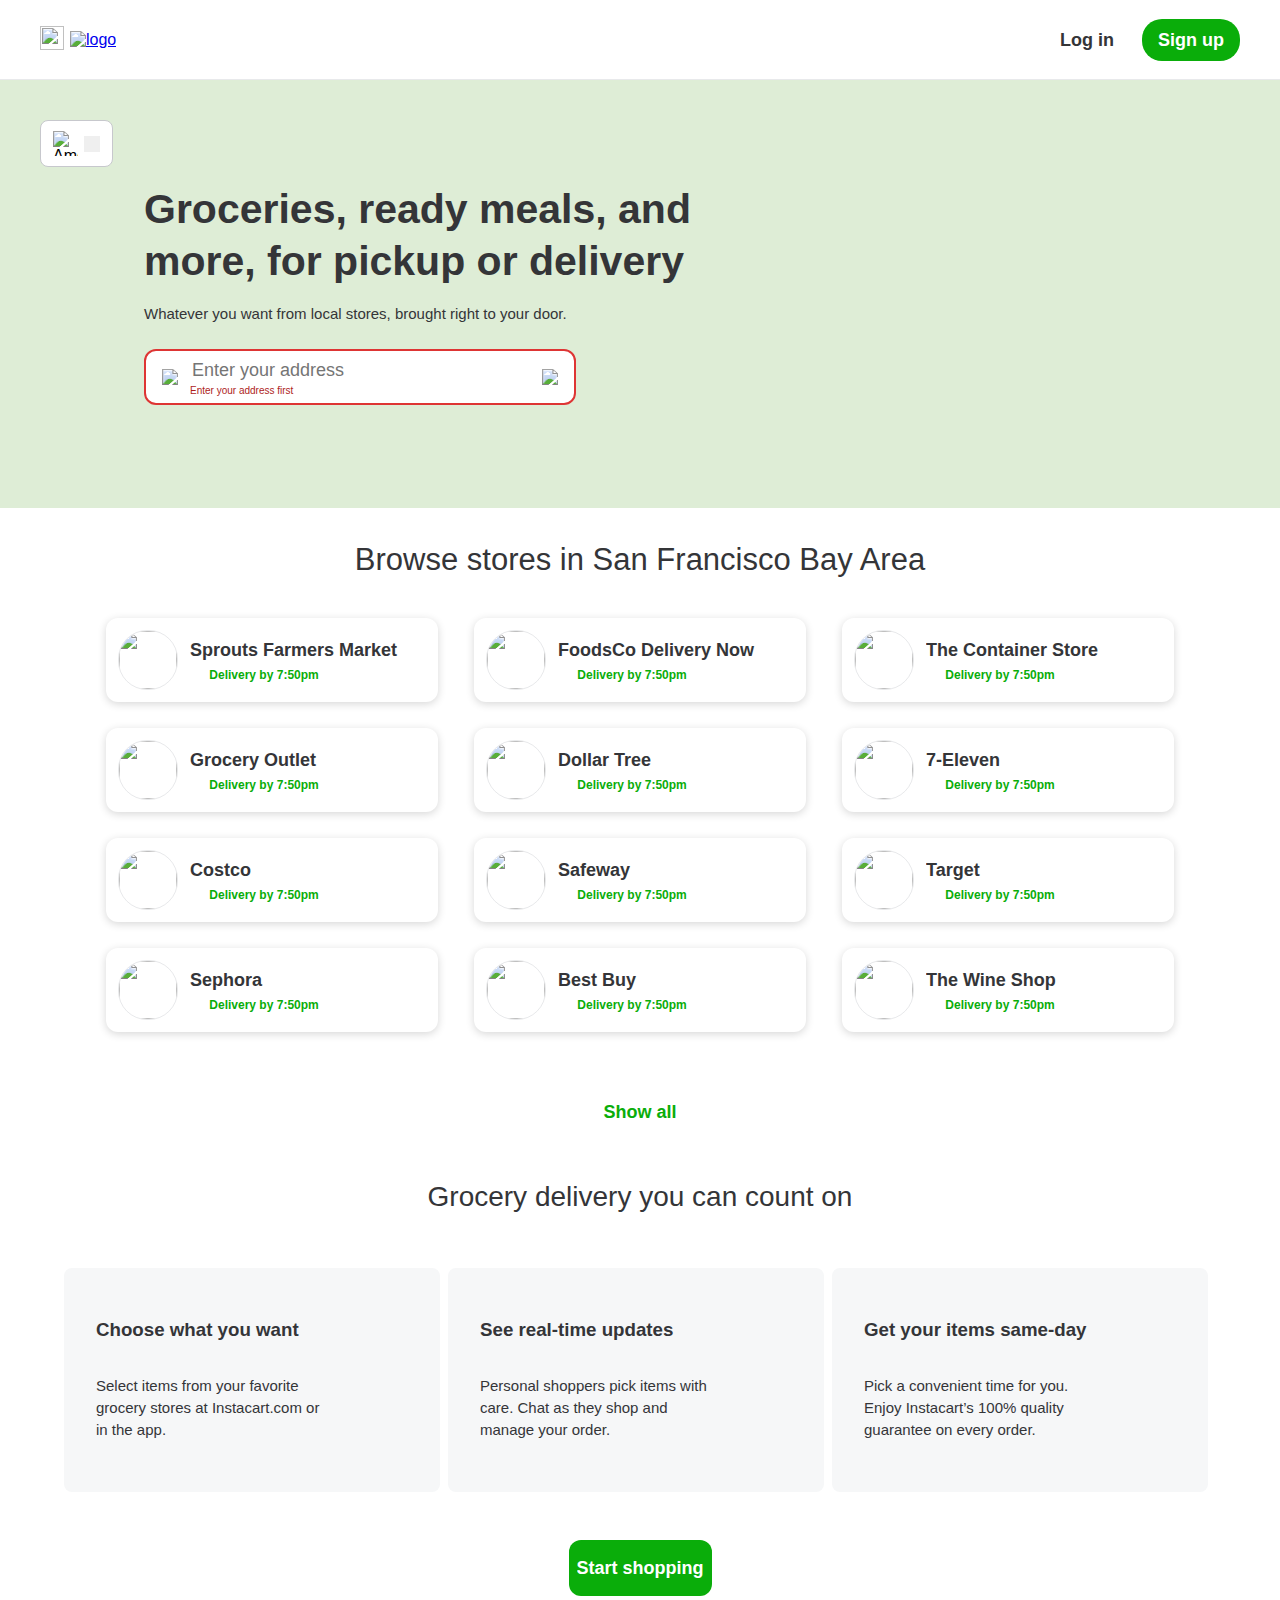
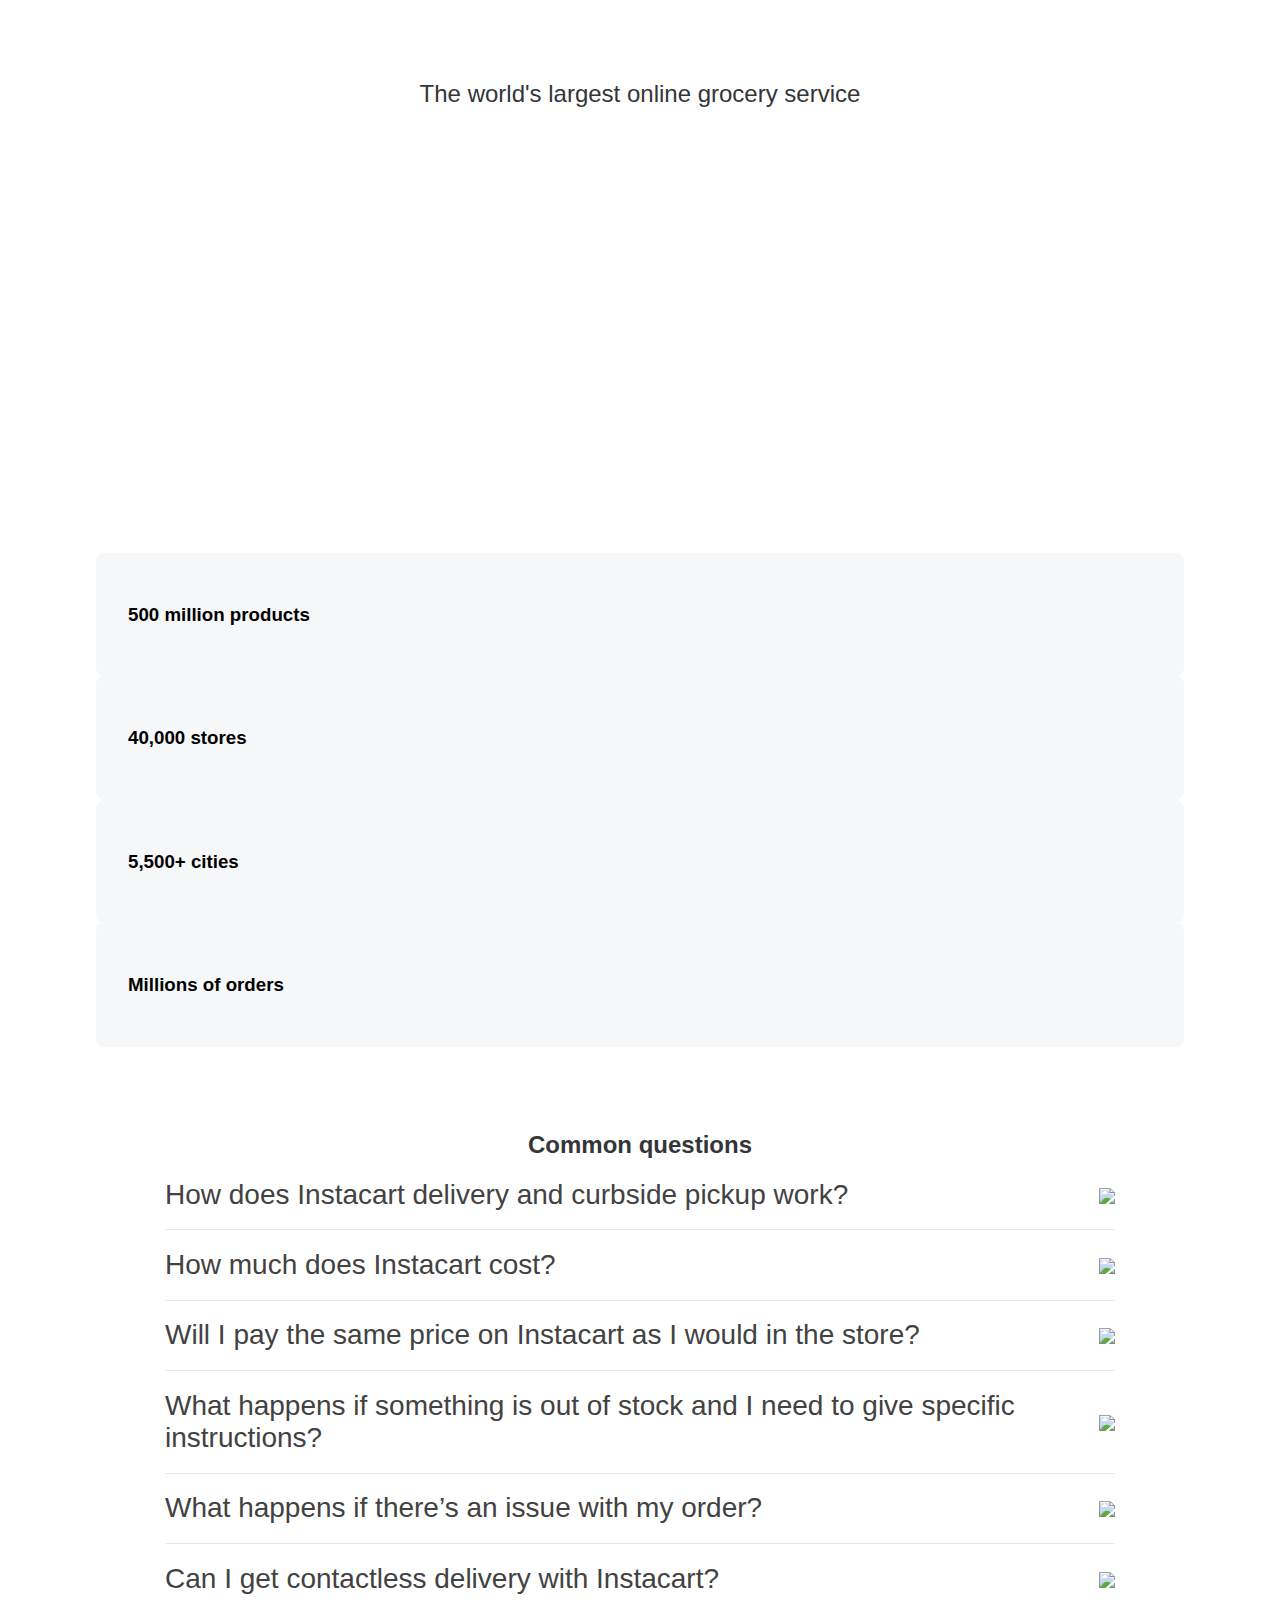
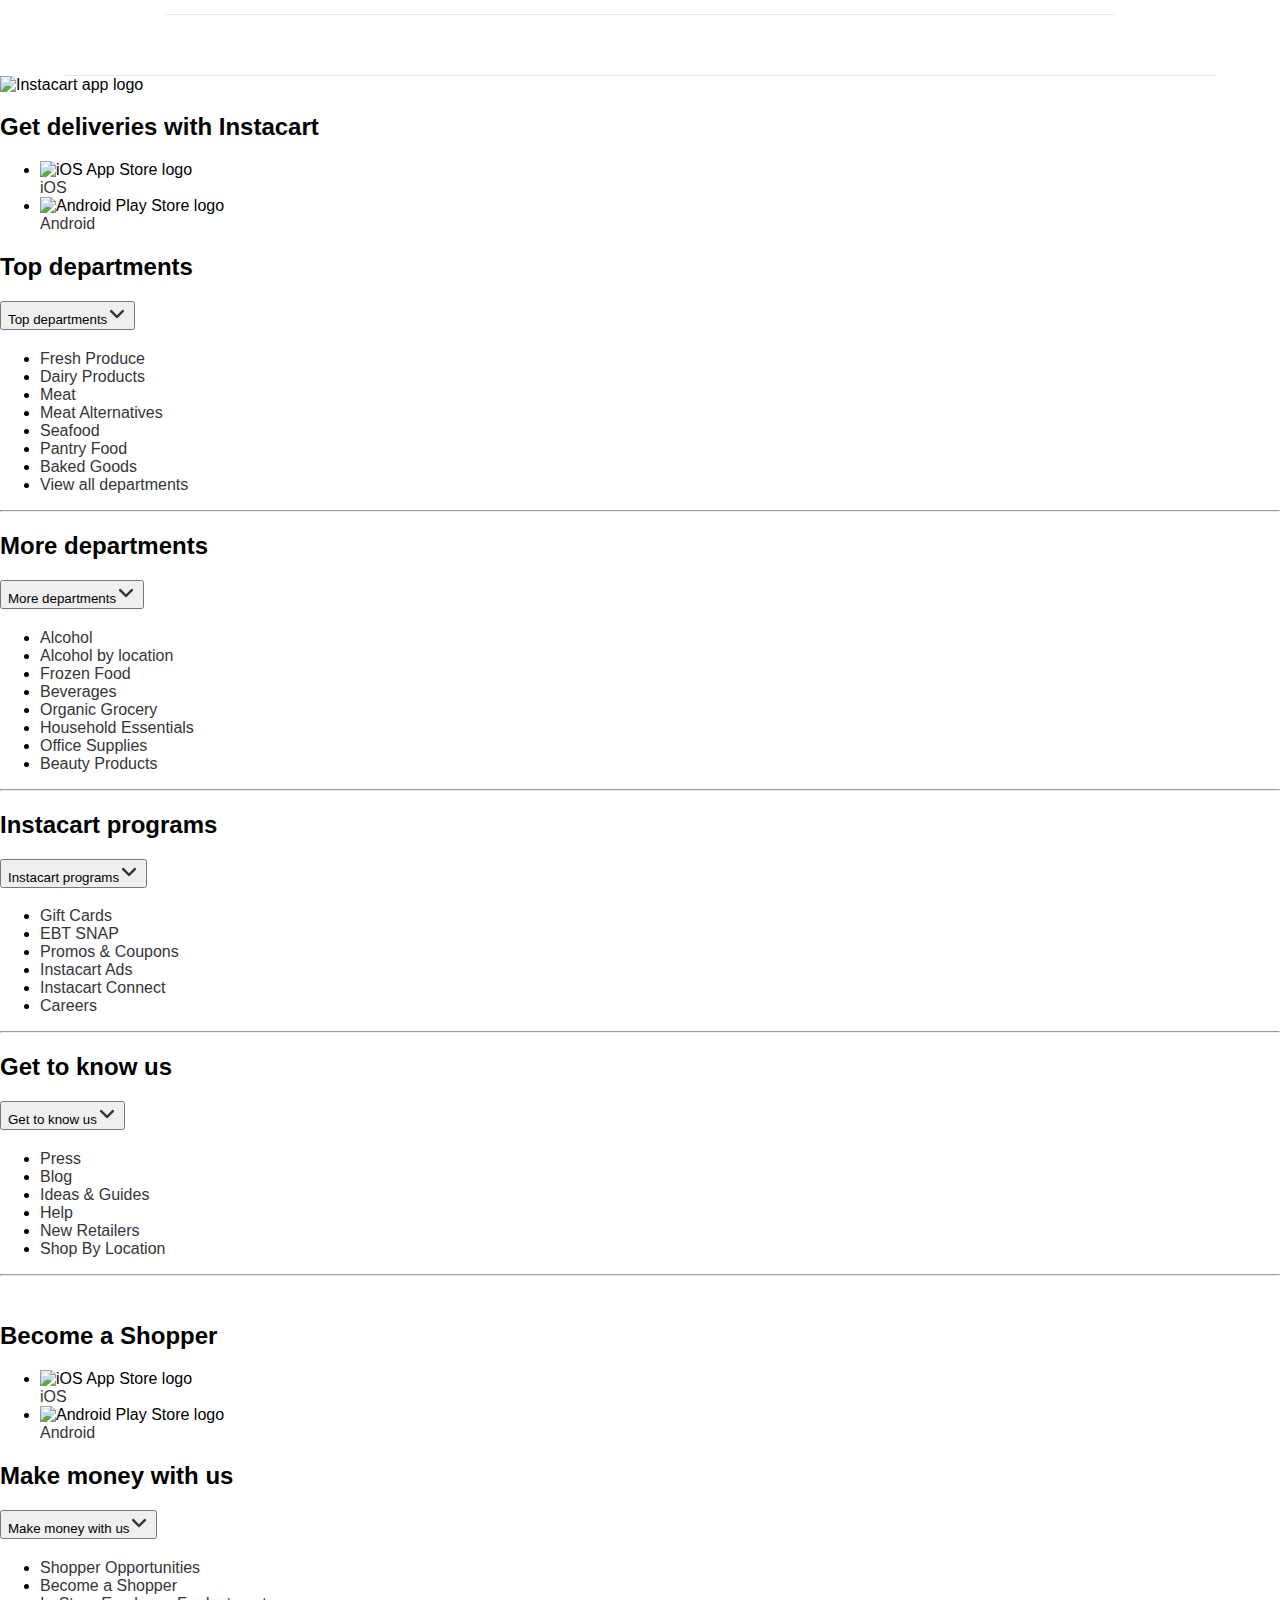
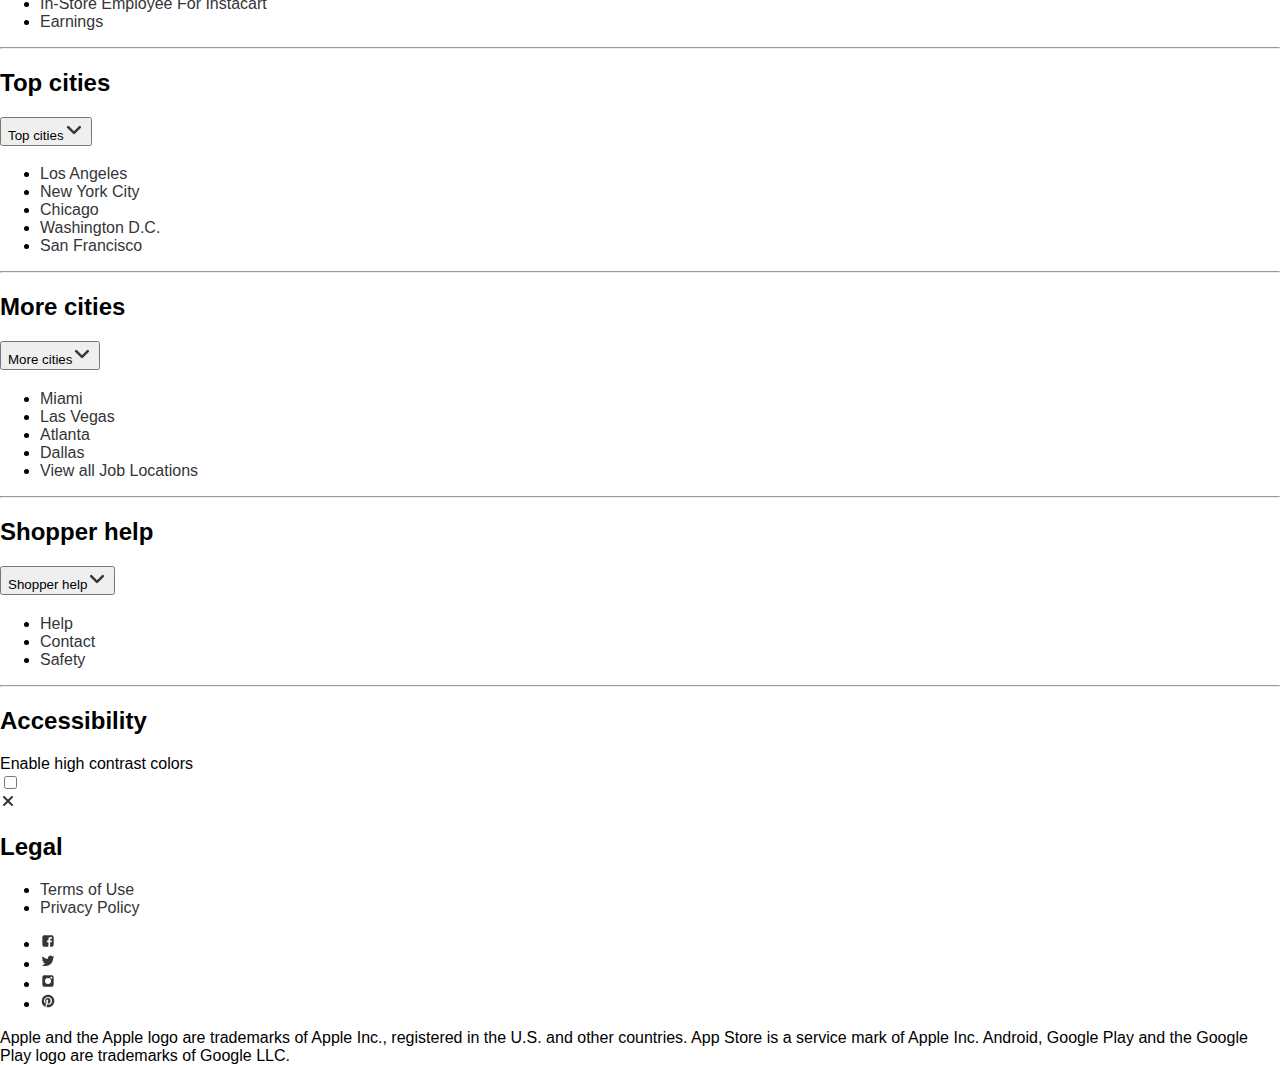
==== HomePage/index.html @ 5d81570c "first push" ====
<!DOCTYPE html>
<html lang="en">

<head>
    <meta charset="UTF-8">
    <meta http-equiv="X-UA-Compatible" content="IE=edge">
    <meta name="viewport" content="width=device-width, initial-scale=1.0">
    <title>Home</title>
    <link rel="stylesheet" href="index.css">
</head>

<body>
    <div id="bar">
        <nav id="item">
            <div class="left">
                <div class="menu">
                    <!-- <svg width="24" height="24" viewBox="0 0 24 24" fill="#343538" xmls="http://www.w3.org/2000/svg" size="24" ></svg> -->
                    <img width="24" height="24" viewBox="0 0 24 24" src="https://img.icons8.com/material-rounded/24/000000/menu--v1.png" />
                </div>
                <div class="logo">
                    <a href="/HomePage/index.html">
                        <img src="https://www.instacart.com/assets/beetstrap/brand/instacart-logo-color-4db9d81ca0b7638befdc4bd331f64a2633df790c0b55ef627c99b1ba77af72b7.svg" alt="logo">
                    </a>
                </div>
            </div>
            <div class="right">
                <button class="login_btn">
                    <span>Log in</span>
                </button>
                <button class="signup_btn">
                    <span>Sign up</span>
                </button>
            </div>
        </nav>
    </div>
    <main id="main">
        <div class="first_content">
            <div class="back_img"></div>
            <div class="country">
                <div class="choose_country">
                    <!-- <object data="https://www.instacart.com/assets/growth/landing/locations_page/us_flag-ba87db09d555f6ca56f88b49567659e9fcd51d5083d312e1040464ab996900c1.svg" type="image/svg+xml"></object> -->
                    <img src="https://www.instacart.com/assets/growth/landing/locations_page/us_flag-ba87db09d555f6ca56f88b49567659e9fcd51d5083d312e1040464ab996900c1.svg" alt="American-flag">
                    <select name="country" id="select_country">
                        <option value="US">US</option>
                        <option value="CA">CA</option>
                    </select>
                </div>
            </div>
            <div class="middle-context">
                <h1>Groceries, ready meals, and more, for pickup or delivery</h1>
                <p>Whatever you want from local stores, brought right to your door.</p>
                <div class="location">
                    <div class="location_div">
                        <div class="location_1">
                            <img src="https://img.icons8.com/material-rounded/24/000000/marker.png" />
                            <form class="address">
                                <input type="text" id="address_input" placeholder="Enter your address">
                                <span>Enter your address first</span>
                            </form>
                            <img src="https://img.icons8.com/external-tal-revivo-color-tal-revivo/24/000000/external-forward-arrow-button-email-color-tal-revivo.png" />
                        </div>
                    </div>
                </div>
            </div>
        </div>
        <div class="second_content">
            <h2>Browse stores in San Francisco Bay Area</h2>
            <div>
                <div class="second_content_items">
                    <button class="second_content_btn">
                        <div>
                            <img src="https://www.instacart.com/image-server/58x58/filters:fill(FFF,true):format(webp)/www.instacart.com/assets/domains/warehouse/logo/279/0d43b5d2-9d07-4a30-a0ee-0e16d5922411.png"
                                alt="">
                            <div>
                                <p>Sprouts Farmers Market</p>
                                <p>
                                    <span>
                                        <img src="https://img.icons8.com/material/48/000000/lightning-bolt--v1.png" />
                                        Delivery by 7:50pm
                                    </span>
                                </p>
                            </div>
                        </div>
                    </button>
                    <button class="second_content_btn">
                        <div>
                            <img src="https://www.instacart.com/image-server/58x58/filters:fill(FFF,true):format(webp)/www.instacart.com/assets/domains/warehouse/logo/1831/cd67e0ba-6568-422e-901c-c943d898ff36.png"
                                alt="">
                            <div>
                                <p>FoodsCo Delivery Now</p>
                                <p>
                                    <span>
                                        <img src="https://img.icons8.com/material/48/000000/lightning-bolt--v1.png" />
                                        Delivery by 7:50pm
                                    </span>
                                </p>
                            </div>
                        </div>
                    </button>
                    <button class="second_content_btn">
                        <div>
                            <img src="https://www.instacart.com/image-server/58x58/filters:fill(FFF,true):format(webp)/www.instacart.com/assets/domains/warehouse/logo/1723/519586f9-471d-4bee-892e-72b99945ebaa.png"
                                alt="">
                            <div>
                                <p>The Container Store</p>
                                <p>
                                    <span>
                                        <img src="https://img.icons8.com/material/48/000000/lightning-bolt--v1.png" />
                                        Delivery by 7:50pm
                                    </span>
                                </p>
                            </div>
                        </div>
                    </button>
                    <button class="second_content_btn">
                        <div>
                            <img src="https://www.instacart.com/image-server/58x58/filters:fill(FFF,true):format(webp)/www.instacart.com/assets/domains/warehouse/logo/1871/1d8899ef-d619-4f2f-95de-0c94877917fa.png"
                                alt="">
                            <div>
                                <p>Grocery Outlet</p>
                                <p>
                                    <span>
                                        <img src="https://img.icons8.com/material/48/000000/lightning-bolt--v1.png" />
                                        Delivery by 7:50pm
                                    </span>
                                </p>
                            </div>
                        </div>
                    </button>
                    <button class="second_content_btn">
                        <div>
                            <img src="https://www.instacart.com/image-server/58x58/filters:fill(FFF,true):format(webp)/www.instacart.com/assets/domains/warehouse/logo/1425/841f212e-4938-4245-9a31-62f61dd99d6b.jpg"
                                alt="">
                            <div>
                                <p>Dollar Tree</p>
                                <p>
                                    <span>
                                        <img src="https://img.icons8.com/material/48/000000/lightning-bolt--v1.png" />
                                        Delivery by 7:50pm
                                    </span>
                                </p>
                            </div>
                        </div>
                    </button>
                    <button class="second_content_btn">
                        <div>
                            <img src="https://www.instacart.com/image-server/58x58/filters:fill(FFF,true):format(webp)/www.instacart.com/assets/domains/warehouse/logo/1390/579cb2af-b731-4cec-826d-bc1c1ecbf335.png"
                                alt="">
                            <div>
                                <p>7-Eleven</p>
                                <p>
                                    <span>
                                        <img src="https://img.icons8.com/material/48/000000/lightning-bolt--v1.png" />
                                        Delivery by 7:50pm
                                    </span>
                                </p>
                            </div>
                        </div>
                    </button>
                    <button class="second_content_btn">
                        <div>
                            <img src="https://www.instacart.com/image-server/58x58/filters:fill(FFF,true):format(webp)/www.instacart.com/assets/domains/warehouse/logo/5/65f2304b-908e-4cd0-981d-0d4e4effa8de.png"
                                alt="">
                            <div>
                                <p>Costco</p>
                                <p>
                                    <span>
                                        <img src="https://img.icons8.com/material/48/000000/lightning-bolt--v1.png" />
                                        Delivery by 7:50pm
                                    </span>
                                </p>
                            </div>
                        </div>
                    </button>
                    <button class="second_content_btn">
                        <div>
                            <img src="https://www.instacart.com/image-server/58x58/filters:fill(FFF,true):format(webp)/www.instacart.com/assets/domains/warehouse/logo/1/1fe0065e-a947-4b5d-b274-3900694536d5.png"
                                alt="">
                            <div>
                                <p>Safeway</p>
                                <p>
                                    <span>
                                        <img src="https://img.icons8.com/material/48/000000/lightning-bolt--v1.png" />
                                        Delivery by 7:50pm
                                    </span>
                                </p>
                            </div>
                        </div>
                    </button>
                    <button class="second_content_btn">
                        <div>
                            <img src="https://www.instacart.com/image-server/58x58/filters:fill(FFF,true):format(webp)/www.instacart.com/assets/domains/warehouse/logo/648/e1c282e5-21e7-4ebb-8936-cf23fbec29d9.png"
                                alt="">
                            <div>
                                <p>Target</p>
                                <p>
                                    <span>
                                        <img src="https://img.icons8.com/material/48/000000/lightning-bolt--v1.png" />
                                        Delivery by 7:50pm
                                    </span>
                                </p>
                            </div>
                        </div>
                    </button>
                    <button class="second_content_btn">
                        <div>
                            <img src="https://www.instacart.com/image-server/58x58/filters:fill(FFF,true):format(webp)/www.instacart.com/assets/domains/warehouse/logo/1493/62072190-49d5-4286-85c1-aa2ecfa184c5.png"
                                alt="">
                            <div>
                                <p>Sephora</p>
                                <p>
                                    <span>
                                        <img src="https://img.icons8.com/material/48/000000/lightning-bolt--v1.png" />
                                        Delivery by 7:50pm
                                    </span>
                                </p>
                            </div>
                        </div>
                    </button>
                    <button class="second_content_btn">
                        <div>
                            <img src="https://www.instacart.com/image-server/58x58/filters:fill(FFF,true):format(webp)/www.instacart.com/assets/domains/warehouse/logo/1366/d1487beb-780a-4dff-afe6-356b03287594.png"
                                alt="">
                            <div>
                                <p>Best Buy</p>
                                <p>
                                    <span>
                                        <img src="https://img.icons8.com/material/48/000000/lightning-bolt--v1.png" />
                                        Delivery by 7:50pm
                                    </span>
                                </p>
                            </div>
                        </div>
                    </button>
                    <button class="second_content_btn">
                        <div>
                            <img src="https://www.instacart.com/image-server/58x58/filters:fill(FFF,true):format(webp)/www.instacart.com/assets/domains/warehouse/logo/1258/9c8f4b43-7f4d-429d-a6d1-d076e23c7b75.png"
                                alt="">
                            <div>
                                <p>The Wine Shop</p>
                                <p>
                                    <span>
                                        <img src="https://img.icons8.com/material/48/000000/lightning-bolt--v1.png" />
                                        Delivery by 7:50pm
                                    </span>
                                </p>
                            </div>
                        </div>
                    </button>
                </div>
                <button class="second_content_showAll">Show all</button>
            </div>
        </div>
        <div class="third_content">
            <div class="third_content_div">
                <div class="third_content_1">
                    <h2>Grocery delivery you can count on</h2>
                    <div>
                        <div class="third_content_item_1">
                            <div>
                                <h3>Choose what you want</h3>
                                <p>Select items from your favorite grocery stores at Instacart.com or in the app.</p>
                            </div>
                            <img src="https://www.instacart.com/image-server/347x214/filters:fill(FFF,true):format(webp)/www.instacart.com/assets/homepage/how_it_works-163dcc1c8f91c63d7b0bdb648b5370a89267d54c8cb90bd858495395b8a9e5f3.jpg" alt="">
                        </div>
                        <div class="third_content_item_1">
                            <div>
                                <h3>See real-time updates</h3>
                                <p>Personal shoppers pick items with care. Chat as they shop and manage your order.</p>
                            </div>
                            <img src="https://www.instacart.com/image-server/347x214/filters:fill(FFF,true):format(webp)/www.instacart.com/assets/homepage/real_time_updates-8330ec94f4d8006c6732bb2f65141e3596dcd3be02b0bf0376dcf5e2895fe37e.jpg" alt="">
                        </div>
                        <div class="third_content_item_1">
                            <div>
                                <h3>Get your items same-day</h3>
                                <p>Pick a convenient time for you. Enjoy Instacart’s 100% quality guarantee on every order.
                                </p>
                            </div>
                            <img src="https://www.instacart.com/image-server/347x214/filters:fill(FFF,true):format(webp)/www.instacart.com/assets/homepage/same_day_delivery-a00a9a59cbdfc41e7449cbdd04c12d27303284bef1a8fe957ec2a0112a70d7e7.jpg" alt="">
                        </div>
                    </div>
                    <button>
                        <span>Start shopping</span>
                    </button>
                </div>
                <div class="third_content_2">
                    <h2>The world's largest online grocery service</h2>
                    <div class="third_content_2_img">
                        <div></div>
                    </div>
                    <div class="third_content_2_items">
                        <div class="third_content_2_item_1">
                            <div>
                                <h3>500 million products</h3>
                            </div>
                        </div>
                        <div class="third_content_2_item_1">
                            <div>
                                <h3>40,000 stores</h3>
                            </div>
                        </div>
                        <div class="third_content_2_item_1">
                            <div>
                                <h3>5,500+ cities</h3>
                            </div>
                        </div>
                        <div class="third_content_2_item_1">
                            <div>
                                <h3>Millions of orders</h3>
                            </div>
                        </div>
                    </div>
                </div>
                <div class="third_content_3">
                    <div class="third_content_3_items">
                        <h2>Common questions</h2>
                        <div>
                            <div class="third_content_3_item_1">
                                <h3>
                                    <button>
                                        How does Instacart delivery and curbside pickup work?
                                        <div>
                                            <img src="https://img.icons8.com/ios-glyphs/30/000000/plus-math.png" />
                                        </div>
                                    </button>
                                </h3>
                            </div>
                            <div class="third_content_3_item_1">
                                <h3>
                                    <button>
                                        How much does Instacart cost?
                                        <div>
                                            <img src="https://img.icons8.com/ios-glyphs/30/000000/plus-math.png" />
                                        </div>
                                    </button>
                                </h3>
                            </div>
                            <div class="third_content_3_item_1">
                                <h3>
                                    <button>
                                        Will I pay the same price on Instacart as I would in the store?
                                        <div>
                                            <img src="https://img.icons8.com/ios-glyphs/30/000000/plus-math.png" />
                                        </div>
                                    </button>
                                </h3>
                            </div>
                            <div class="third_content_3_item_1">
                                <h3>
                                    <button>
                                        What happens if something is out of stock and I need to give specific
                                        instructions?
                                        <div>
                                            <img src="https://img.icons8.com/ios-glyphs/30/000000/plus-math.png" />
                                        </div>
                                    </button>
                                </h3>
                            </div>
                            <div class="third_content_3_item_1">
                                <h3>
                                    <button>
                                        What happens if there’s an issue with my order?
                                        <div>
                                            <img src="https://img.icons8.com/ios-glyphs/30/000000/plus-math.png" />
                                        </div>
                                    </button>
                                </h3>
                            </div>
                            <div class="third_content_3_item_1">
                                <h3>
                                    <button>
                                        Can I get contactless delivery with Instacart?
                                        <div>
                                            <img src="https://img.icons8.com/ios-glyphs/30/000000/plus-math.png" />
                                        </div>
                                    </button>
                                </h3>
                            </div>
                        </div>
                    </div>
                </div>
            </div>
        </div>
    </main>
    <footer>
        <div>
            <div class="footer_content">
                <div class="footer_items">
                    <div class="footer_item_1">
                        <div class="footer_item_1_1">

                        </div>
                    </div>
                </div>
            </div>
        </div>
    </footer>

    <footer>
        <div class="css-0">
            <div class="css-jfggi0">
                <div class="css-51gelt">
                    <div class="css-1olo608">
                        <div class="css-17lbjia">
                            <div class="css-y3ln0r">
                                <div class="css-k008qs">
                                    <div class="css-1n2mv2k"><img src="https://www.instacart.com/assets/footer/carrot-footer-v3-be31bf38601e4aab043b0f0071b50a024a7e53853a38371ade2822d5aa46875b.svg" alt="Instacart app logo" loading="lazy" decoding="async" class="css-wt9rcm">
                                    </div>
                                    <h2 class="css-4jihg8">Get deliveries with Instacart</h2>
                                </div>
                                <ul class="css-1wi8ynz">
                                    <li class="css-j0ky73">
                                        <div class="css-1n2mv2k"><img src="https://www.instacart.com/assets/footer/iOS-9e2130394aab134afa35db75591ebc77b932b77950bae0c2f5407dc0ca0553bd.svg" alt="iOS App Store logo" loading="lazy" decoding="async" class="css-15bjltv"></div><a style="text-decoration:none;color:#343538"
                                            href="https://itunes.apple.com/us/app/instacart/id545599256">iOS</a>
                                    </li>
                                    <li class="css-j0ky73">
                                        <div class="css-1n2mv2k"><img src="https://www.instacart.com/assets/footer/play-store-7c8b5dbea57e5d80b812b1ef33eb4beeaf94f01cd3bbe30e74523b4df74fcee1.svg" alt="Android Play Store logo" loading="lazy" decoding="async" class="css-15bjltv"></div>
                                        <a
                                            style="text-decoration:none;color:#343538" href="https://play.google.com/store/apps/details?id=com.instacart.client">Android</a>
                                    </li>
                                </ul>
                            </div>
                        </div>
                        <div class="css-g3vxz6">
                            <div>
                                <div class="css-u18lgt">
                                    <h2 class="css-rv3mws-Column">Top departments</h2>
                                    <h2><button aria-controls="aria-Topdepartments" aria-expanded="false" class="css-1kpz6jf-Column"><span class="css-197k4vg">Top
                                                departments</span><svg width="20" height="20" viewBox="0 0 24 24"
                                                fill="#343538" xmlns="http://www.w3.org/2000/svg" size="20"
                                                class="css-1ak6a93">
                                                <path fill-rule="evenodd" clip-rule="evenodd"
                                                    d="M12 13.379l5.94-5.94a1.5 1.5 0 012.12 2.122l-7 7a1.5 1.5 0 01-2.12 0l-7-7a1.5 1.5 0 112.12-2.122L12 13.38z">
                                                </path>
                                            </svg></button></h2>
                                    <div id="aria-Topdepartments" class="css-1rf06g9">
                                        <ul class="css-6b3e9e">
                                            <li class="css-1iabbm7"><a style="text-decoration:none;color:#343538" href="https://www.instacart.com/categories/316-food/317-fresh-produce">Fresh
                                                    Produce</a></li>
                                            <li class="css-1iabbm7"><a style="text-decoration:none;color:#343538" href="https://www.instacart.com/categories/316-food/1326-dairy">Dairy
                                                    Products</a></li>
                                            <li class="css-1iabbm7"><a style="text-decoration:none;color:#343538" href="https://www.instacart.com/categories/316-food/1807-meat">Meat</a>
                                            </li>
                                            <li class="css-1iabbm7"><a style="text-decoration:none;color:#343538" href="https://www.instacart.com/categories/316-food/831-meat-alternatives">Meat
                                                    Alternatives</a></li>
                                            <li class="css-1iabbm7"><a style="text-decoration:none;color:#343538" href="https://www.instacart.com/categories/316-food/1974-seafood">Seafood</a>
                                            </li>
                                            <li class="css-1iabbm7"><a style="text-decoration:none;color:#343538" href="https://www.instacart.com/categories/316-food/844-pantry">Pantry
                                                    Food</a></li>
                                            <li class="css-1iabbm7"><a style="text-decoration:none;color:#343538" href="https://www.instacart.com/categories/316-food/1300-baked-goods">Baked
                                                    Goods</a></li>
                                            <li class="css-1iabbm7"><a style="text-decoration:none;color:#343538" href="https://www.instacart.com/categories">View all departments</a>
                                            </li>
                                        </ul>
                                    </div>
                                </div>
                                <hr class="css-1bbnrwx">
                            </div>
                            <div>
                                <div class="css-u18lgt">
                                    <h2 class="css-rv3mws-Column">More departments</h2>
                                    <h2><button aria-controls="aria-Moredepartments" aria-expanded="false" class="css-1kpz6jf-Column"><span class="css-197k4vg">More
                                                departments</span><svg width="20" height="20" viewBox="0 0 24 24"
                                                fill="#343538" xmlns="http://www.w3.org/2000/svg" size="20"
                                                class="css-1ak6a93">
                                                <path fill-rule="evenodd" clip-rule="evenodd"
                                                    d="M12 13.379l5.94-5.94a1.5 1.5 0 012.12 2.122l-7 7a1.5 1.5 0 01-2.12 0l-7-7a1.5 1.5 0 112.12-2.122L12 13.38z">
                                                </path>
                                            </svg></button></h2>
                                    <div id="aria-Moredepartments" class="css-1rf06g9">
                                        <ul class="css-6b3e9e">
                                            <li class="css-1iabbm7"><a style="text-decoration:none;color:#343538" href="https://www.instacart.com/categories/2-alcohol">Alcohol</a>
                                            </li>
                                            <li class="css-1iabbm7"><a style="text-decoration:none;color:#343538" href="https://www.instacart.com/alcohol-delivery">Alcohol by
                                                    location</a></li>
                                            <li class="css-1iabbm7"><a style="text-decoration:none;color:#343538" href="https://www.instacart.com/categories/316-food/627-frozen-food">Frozen
                                                    Food</a></li>
                                            <li class="css-1iabbm7"><a style="text-decoration:none;color:#343538" href="https://www.instacart.com/categories/243-beverages">Beverages</a>
                                            </li>
                                            <li class="css-1iabbm7"><a style="text-decoration:none;color:#343538" href="https://www.instacart.com/shop/organic-food">Organic
                                                    Grocery</a></li>
                                            <li class="css-1iabbm7"><a style="text-decoration:none;color:#343538" href="https://www.instacart.com/categories/1361-household-essentials">Household
                                                    Essentials</a></li>
                                            <li class="css-1iabbm7"><a style="text-decoration:none;color:#343538" href="https://www.instacart.com/categories/1764-office-supplies">Office
                                                    Supplies</a></li>
                                            <li class="css-1iabbm7"><a style="text-decoration:none;color:#343538" href="https://www.instacart.com/categories/1484-beauty">Beauty
                                                    Products</a></li>
                                        </ul>
                                    </div>
                                </div>
                                <hr class="css-1bbnrwx">
                            </div>
                            <div>
                                <div class="css-u18lgt">
                                    <h2 class="css-rv3mws-Column">Instacart programs</h2>
                                    <h2><button aria-controls="aria-Instacartprograms" aria-expanded="false" class="css-1kpz6jf-Column"><span class="css-197k4vg">Instacart
                                                programs</span><svg width="20" height="20" viewBox="0 0 24 24"
                                                fill="#343538" xmlns="http://www.w3.org/2000/svg" size="20"
                                                class="css-1ak6a93">
                                                <path fill-rule="evenodd" clip-rule="evenodd"
                                                    d="M12 13.379l5.94-5.94a1.5 1.5 0 012.12 2.122l-7 7a1.5 1.5 0 01-2.12 0l-7-7a1.5 1.5 0 112.12-2.122L12 13.38z">
                                                </path>
                                            </svg></button></h2>
                                    <div id="aria-Instacartprograms" class="css-1rf06g9">
                                        <ul class="css-6b3e9e">
                                            <li class="css-1iabbm7"><a style="text-decoration:none;color:#343538" href="https://www.instacart.com/gift-cards">Gift Cards</a></li>
                                            <li class="css-1iabbm7"><a style="text-decoration:none;color:#343538" href="https://www.instacart.com/ebt-snap">EBT SNAP</a></li>
                                            <li class="css-1iabbm7"><a style="text-decoration:none;color:#343538" href="https://www.instacart.com/promos-and-coupons">Promos &amp;
                                                    Coupons</a></li>
                                            <li class="css-1iabbm7"><a style="text-decoration:none;color:#343538" href="https://ads.instacart.com">Instacart Ads</a></li>
                                            <li class="css-1iabbm7"><a style="text-decoration:none;color:#343538" href="https://docs.instacart.com/connect">Instacart Connect</a></li>
                                            <li class="css-1iabbm7"><a style="text-decoration:none;color:#343538" href="https://instacart.careers">Careers</a></li>
                                        </ul>
                                    </div>
                                </div>
                                <hr class="css-1bbnrwx">
                            </div>
                            <div>
                                <div class="css-u18lgt">
                                    <h2 class="css-rv3mws-Column">Get to know us</h2>
                                    <h2><button aria-controls="aria-Gettoknowus" aria-expanded="false" class="css-1kpz6jf-Column"><span class="css-197k4vg">Get to know
                                                us</span><svg width="20" height="20" viewBox="0 0 24 24" fill="#343538"
                                                xmlns="http://www.w3.org/2000/svg" size="20" class="css-1ak6a93">
                                                <path fill-rule="evenodd" clip-rule="evenodd"
                                                    d="M12 13.379l5.94-5.94a1.5 1.5 0 012.12 2.122l-7 7a1.5 1.5 0 01-2.12 0l-7-7a1.5 1.5 0 112.12-2.122L12 13.38z">
                                                </path>
                                            </svg></button></h2>
                                    <div id="aria-Gettoknowus" class="css-1rf06g9">
                                        <ul class="css-6b3e9e">
                                            <li class="css-1iabbm7"><a style="text-decoration:none;color:#343538" href="https://instacart.com/company/newsroom">Press</a></li>
                                            <li class="css-1iabbm7"><a style="text-decoration:none;color:#343538" href="https://instacart.com/company/blog">Blog</a></li>
                                            <li class="css-1iabbm7"><a style="text-decoration:none;color:#343538" href="https://instacart.com/company/ideas">Ideas &amp; Guides</a>
                                            </li>
                                            <li class="css-1iabbm7"><a style="text-decoration:none;color:#343538" href="https://www.instacart.com/help" target="_blank" rel="noreferrer">Help</a></li>
                                            <li class="css-1iabbm7"><a style="text-decoration:none;color:#343538" href="https://www.instacart.com/retailers">New Retailers</a></li>
                                            <li class="css-1iabbm7"><a style="text-decoration:none;color:#343538" href="https://www.instacart.com/grocery-delivery">Shop By
                                                    Location</a></li>
                                        </ul>
                                    </div>
                                </div>
                                <hr class="css-1iznekb">
                            </div>
                        </div>
                    </div>
                    <div class="css-1olo608">
                        <div class="css-17lbjia">
                            <div class="css-y3ln0r">
                                <div class="css-k008qs">
                                    <div class="css-1n2mv2k"><img src="https://www.instacart.com/assets/footer/shopper-footer-v3-7e5a506c6d7f915192f8db4a5aa1b9a035f2612eb609988031e35d1573e66c0e.svg" alt="Instacart Shopper app logo" loading="lazy" decoding="async" class="css-wt9rcm"></div>
                                    <h2 class="css-4jihg8">Become a Shopper</h2>
                                </div>
                                <ul class="css-1wi8ynz">
                                    <li class="css-j0ky73">
                                        <div class="css-1n2mv2k"><img src="https://www.instacart.com/assets/footer/iOS-9e2130394aab134afa35db75591ebc77b932b77950bae0c2f5407dc0ca0553bd.svg" alt="iOS App Store logo" loading="lazy" decoding="async" class="css-15bjltv"></div><a style="text-decoration:none;color:#343538"
                                            href="https://itunes.apple.com/us/app/instacart-shopper/id1454056744">iOS</a>
                                    </li>
                                    <li class="css-j0ky73">
                                        <div class="css-1n2mv2k"><img src="https://www.instacart.com/assets/footer/play-store-7c8b5dbea57e5d80b812b1ef33eb4beeaf94f01cd3bbe30e74523b4df74fcee1.svg" alt="Android Play Store logo" loading="lazy" decoding="async" class="css-15bjltv"></div>
                                        <a
                                            style="text-decoration:none;color:#343538" href="https://play.google.com/store/apps/details?id=com.instacart.shopper">Android</a>
                                    </li>
                                </ul>
                            </div>
                        </div>
                        <div class="css-g3vxz6">
                            <div>
                                <div class="css-u18lgt">
                                    <h2 class="css-rv3mws-Column">Make money with us</h2>
                                    <h2><button aria-controls="aria-Makemoneywithus" aria-expanded="false" class="css-1kpz6jf-Column"><span class="css-197k4vg">Make money with
                                                us</span><svg width="20" height="20" viewBox="0 0 24 24" fill="#343538"
                                                xmlns="http://www.w3.org/2000/svg" size="20" class="css-1ak6a93">
                                                <path fill-rule="evenodd" clip-rule="evenodd"
                                                    d="M12 13.379l5.94-5.94a1.5 1.5 0 012.12 2.122l-7 7a1.5 1.5 0 01-2.12 0l-7-7a1.5 1.5 0 112.12-2.122L12 13.38z">
                                                </path>
                                            </svg></button></h2>
                                    <div id="aria-Makemoneywithus" class="css-1rf06g9">
                                        <ul class="css-6b3e9e">
                                            <li class="css-1iabbm7"><a style="text-decoration:none;color:#343538" href="https://shoppers.instacart.com/instacart-jobs">Shopper
                                                    Opportunities</a></li>
                                            <li class="css-1iabbm7"><a style="text-decoration:none;color:#343538" href="https://shoppers.instacart.com/role/full-service">Become a
                                                    Shopper</a></li>
                                            <li class="css-1iabbm7"><a style="text-decoration:none;color:#343538" href="https://shoppers.instacart.com/role/in-store-shopper">In-Store
                                                    Employee For Instacart</a></li>
                                            <li class="css-1iabbm7"><a style="text-decoration:none;color:#343538" href="https://instacartonboarding.zendesk.com/hc/en-us/articles/360027180271-Shopper-pay-and-earnings">Earnings</a>
                                            </li>
                                        </ul>
                                    </div>
                                </div>
                                <hr class="css-1bbnrwx">
                            </div>
                            <div>
                                <div class="css-u18lgt">
                                    <h2 class="css-rv3mws-Column">Top cities</h2>
                                    <h2><button aria-controls="aria-Topcities" aria-expanded="false" class="css-1kpz6jf-Column"><span class="css-197k4vg">Top cities</span><svg
                                                width="20" height="20" viewBox="0 0 24 24" fill="#343538"
                                                xmlns="http://www.w3.org/2000/svg" size="20" class="css-1ak6a93">
                                                <path fill-rule="evenodd" clip-rule="evenodd"
                                                    d="M12 13.379l5.94-5.94a1.5 1.5 0 012.12 2.122l-7 7a1.5 1.5 0 01-2.12 0l-7-7a1.5 1.5 0 112.12-2.122L12 13.38z">
                                                </path>
                                            </svg></button></h2>
                                    <div id="aria-Topcities" class="css-1rf06g9">
                                        <ul class="css-6b3e9e">
                                            <li class="css-1iabbm7"><a style="text-decoration:none;color:#343538" href="https://shoppers.instacart.com/instacart-jobs-in-west-la">Los
                                                    Angeles</a></li>
                                            <li class="css-1iabbm7"><a style="text-decoration:none;color:#343538" href="https://shoppers.instacart.com/instacart-jobs-in-lower-manhattan">New
                                                    York City</a></li>
                                            <li class="css-1iabbm7"><a style="text-decoration:none;color:#343538" href="https://shoppers.instacart.com/instacart-jobs-in-chicago-il">Chicago</a>
                                            </li>
                                            <li class="css-1iabbm7"><a style="text-decoration:none;color:#343538" href="https://shoppers.instacart.com/instacart-jobs-in-dc">Washington
                                                    D.C.</a></li>
                                            <li class="css-1iabbm7"><a style="text-decoration:none;color:#343538" href="https://shoppers.instacart.com/instacart-jobs-in-san-francisco">San
                                                    Francisco</a></li>
                                        </ul>
                                    </div>
                                </div>
                                <hr class="css-1bbnrwx">
                            </div>
                            <div>
                                <div class="css-u18lgt">
                                    <h2 class="css-rv3mws-Column">More cities</h2>
                                    <h2><button aria-controls="aria-Morecities" aria-expanded="false" class="css-1kpz6jf-Column"><span class="css-197k4vg">More cities</span><svg
                                                width="20" height="20" viewBox="0 0 24 24" fill="#343538"
                                                xmlns="http://www.w3.org/2000/svg" size="20" class="css-1ak6a93">
                                                <path fill-rule="evenodd" clip-rule="evenodd"
                                                    d="M12 13.379l5.94-5.94a1.5 1.5 0 012.12 2.122l-7 7a1.5 1.5 0 01-2.12 0l-7-7a1.5 1.5 0 112.12-2.122L12 13.38z">
                                                </path>
                                            </svg></button></h2>
                                    <div id="aria-Morecities" class="css-1rf06g9">
                                        <ul class="css-6b3e9e">
                                            <li class="css-1iabbm7"><a style="text-decoration:none;color:#343538" href="https://shoppers.instacart.com/instacart-jobs-in-miami">Miami</a>
                                            </li>
                                            <li class="css-1iabbm7"><a style="text-decoration:none;color:#343538" href="https://shoppers.instacart.com/instacart-jobs-in-las-vegas-nv">Las
                                                    Vegas</a></li>
                                            <li class="css-1iabbm7"><a style="text-decoration:none;color:#343538" href="https://shoppers.instacart.com/instacart-jobs-in-atlanta">Atlanta</a>
                                            </li>
                                            <li class="css-1iabbm7"><a style="text-decoration:none;color:#343538" href="https://shoppers.instacart.com/instacart-jobs-in-dallas">Dallas</a>
                                            </li>
                                            <li class="css-1iabbm7"><a style="text-decoration:none;color:#343538" href="https://shoppers.instacart.com/instacart-jobs">View all Job
                                                    Locations</a></li>
                                        </ul>
                                    </div>
                                </div>
                                <hr class="css-1bbnrwx">
                            </div>
                            <div>
                                <div class="css-u18lgt">
                                    <h2 class="css-rv3mws-Column">Shopper help</h2>
                                    <h2><button aria-controls="aria-Shopperhelp" aria-expanded="false" class="css-1kpz6jf-Column"><span class="css-197k4vg">Shopper help</span><svg
                                                width="20" height="20" viewBox="0 0 24 24" fill="#343538"
                                                xmlns="http://www.w3.org/2000/svg" size="20" class="css-1ak6a93">
                                                <path fill-rule="evenodd" clip-rule="evenodd"
                                                    d="M12 13.379l5.94-5.94a1.5 1.5 0 012.12 2.122l-7 7a1.5 1.5 0 01-2.12 0l-7-7a1.5 1.5 0 112.12-2.122L12 13.38z">
                                                </path>
                                            </svg></button></h2>
                                    <div id="aria-Shopperhelp" class="css-1rf06g9">
                                        <ul class="css-6b3e9e">
                                            <li class="css-1iabbm7"><a style="text-decoration:none;color:#343538" href="https://shoppers.instacart.com/help/help_center/login" target="_blank" rel="noreferrer">Help</a></li>
                                            <li class="css-1iabbm7"><a style="text-decoration:none;color:#343538" href="https://instacart.com/company/contact-us">Contact</a></li>
                                            <li class="css-1iabbm7"><a style="text-decoration:none;color:#343538" href="https://covidresponse.instacart.com/shopper-resources">Safety</a>
                                            </li>
                                        </ul>
                                    </div>
                                </div>
                                <hr class="css-1iznekb">
                            </div>
                        </div>
                    </div>
                    <div class="css-1leu51m">
                        <div class="css-1rr4qq7">
                            <h2 class="css-1xvbyh8">Accessibility</h2>
                        </div>
                        <div class="css-1rdt7gn"><span class="css-15cgfu3">Enable high contrast colors</span>
                            <div role="presentation" class="css-1zk5jg"><input type="checkbox" aria-checked="false" data-testid="switch-base-input" aria-label="Enable high contrast colors" class="css-1xzayah">
                                <div aria-hidden="true" class="switchBase-switchTrack css-154s8p4"></div>
                                <div aria-hidden="true" class="css-nxb8h6"><svg width="16" height="16" viewBox="0 0 24 24" fill="#343538" xmlns="http://www.w3.org/2000/svg" size="16">
                                        <path fill-rule="evenodd" clip-rule="evenodd"
                                            d="M19.06 4.94a1.5 1.5 0 010 2.12L14.122 12l4.94 4.94a1.5 1.5 0 01.103 2.007l-.103.114a1.5 1.5 0 01-2.122 0L12 14.12l-4.94 4.94a1.5 1.5 0 01-2.12-2.122L9.878 12l-4.94-4.94a1.5 1.5 0 01-.103-2.007l.103-.114a1.5 1.5 0 012.122 0L12 9.88l4.94-4.94a1.5 1.5 0 012.12 0z">
                                        </path>
                                    </svg></div>
                            </div>
                        </div>
                    </div>
                    <div>
                        <div class="css-1olo608">
                            <div class="css-1e91xje">
                                <div class="css-y3ln0r">
                                    <div class="css-k008qs">
                                        <h2 class="css-1p0sodg">Legal</h2>
                                    </div>
                                    <ul class="css-1wi8ynz"></ul>
                                </div>
                            </div>
                            <div class="css-l3g9bm">
                                <div class="css-b9gs4y">
                                    <ul class="css-19590t">
                                        <li class="css-5sm6eo"><a style="text-decoration:none;color:#343538" href="https://www.instacart.com/terms">Terms of Use</a></li>
                                        <li class="css-5sm6eo"><a style="text-decoration:none;color:#343538" href="https://www.instacart.com/privacy">Privacy Policy</a></li>
                                    </ul>
                                </div>
                                <div class="css-1mj7m16">
                                    <ul class="css-1fpp7mr">
                                        <li class="css-1tagcp7"><a style="text-decoration:none;color:#343538" href="https://facebook.com/Instacart" aria-label="facebook"><svg
                                                    width="1em" height="1em" viewBox="0 0 24 24" fill="#343538"
                                                    xmlns="http://www.w3.org/2000/svg" class="css-ihks7k">
                                                    <path fill-rule="evenodd" clip-rule="evenodd"
                                                        d="M3.827 5.138C3.5 5.78 3.5 6.62 3.5 8.3v7.4c0 1.68 0 2.52.327 3.162a3 3 0 001.311 1.311c.642.327 1.482.327 3.162.327h4.28v-6.583h-2.215V11.35h2.215V9.459c0-2.196 1.341-3.391 3.3-3.391.938 0 1.745.07 1.98.1v2.295l-1.359.001c-1.065 0-1.271.506-1.271 1.249v1.638h2.54l-.33 2.566h-2.21V20.5h.47c1.68 0 2.52 0 3.162-.327a3 3 0 001.311-1.311c.327-.642.327-1.482.327-3.162V8.3c0-1.68 0-2.52-.327-3.162a3 3 0 00-1.311-1.311C18.22 3.5 17.38 3.5 15.7 3.5H8.3c-1.68 0-2.52 0-3.162.327a3 3 0 00-1.311 1.311z">
                                                    </path>
                                                </svg></a></li>
                                        <li class="css-1tagcp7"><a style="text-decoration:none;color:#343538" href="https://twitter.com/instacart" aria-label="twitter"><svg
                                                    width="1em" height="1em" viewBox="0 0 24 24" fill="#343538"
                                                    xmlns="http://www.w3.org/2000/svg" class="css-ihks7k">
                                                    <path fill-rule="evenodd" clip-rule="evenodd"
                                                        d="M8.475 19.647c7.17 0 11.092-6.02 11.092-11.241 0-.171 0-.341-.012-.51A7.992 7.992 0 0021.5 5.85a7.7 7.7 0 01-2.239.622 3.955 3.955 0 001.714-2.185 7.749 7.749 0 01-2.476.958 3.864 3.864 0 00-4.683-.777c-1.555.844-2.358 2.64-1.96 4.38a11.018 11.018 0 01-8.034-4.127C2.788 6.526 3.316 8.836 5.03 9.995A3.83 3.83 0 013.26 9.5v.05c0 1.881 1.309 3.501 3.127 3.873a3.84 3.84 0 01-1.76.068 3.91 3.91 0 003.642 2.744A7.756 7.756 0 012.5 17.872a10.93 10.93 0 005.975 1.772">
                                                    </path>
                                                </svg></a></li>
                                        <li class="css-1tagcp7"><a style="text-decoration:none;color:#343538" href="https://instagram.com/instacart" aria-label="instagram"><svg
                                                    width="1em" height="1em" viewBox="0 0 24 24" fill="#343538"
                                                    xmlns="http://www.w3.org/2000/svg" class="css-ihks7k">
                                                    <path fill-rule="evenodd" clip-rule="evenodd"
                                                        d="M3.5 8.3c0-1.68 0-2.52.327-3.162a3 3 0 011.311-1.311C5.78 3.5 6.62 3.5 8.3 3.5h7.4c1.68 0 2.52 0 3.162.327a3 3 0 011.311 1.311c.327.642.327 1.482.327 3.162v7.4c0 1.68 0 2.52-.327 3.162a3 3 0 01-1.311 1.311c-.642.327-1.482.327-3.162.327H8.3c-1.68 0-2.52 0-3.162-.327a3 3 0 01-1.311-1.311C3.5 18.22 3.5 17.38 3.5 15.7V8.3zm8.5-.8a4.5 4.5 0 100 9 4.5 4.5 0 000-9zm5 1a1.5 1.5 0 100-3 1.5 1.5 0 000 3z">
                                                    </path>
                                                </svg></a></li>
                                        <li class="css-1tagcp7"><a style="text-decoration:none;color:#343538" href="https://pinterest.com/instacart" aria-label="pinterest"><svg
                                                    width="1em" height="1em" viewBox="0 0 24 24" fill="#343538"
                                                    xmlns="http://www.w3.org/2000/svg" class="css-ihks7k">
                                                    <path fill-rule="evenodd" clip-rule="evenodd"
                                                        d="M2.5 12a9.505 9.505 0 006.038 8.85c-.083-.752-.158-1.908.033-2.729.173-.741 1.114-4.722 1.114-4.722S9.4 12.83 9.4 11.99c0-1.321.765-2.307 1.719-2.307.81 0 1.202.608 1.202 1.338 0 .815-.52 2.033-.787 3.163-.224.945.474 1.716 1.407 1.716 1.688 0 2.986-1.78 2.986-4.35 0-2.274-1.634-3.865-3.968-3.865-2.703 0-4.29 2.028-4.29 4.123 0 .816.315 1.692.707 2.168a.284.284 0 01.066.272c-.072.3-.232.946-.264 1.078-.041.174-.137.21-.317.127-1.187-.553-1.929-2.287-1.929-3.68 0-2.997 2.178-5.75 6.277-5.75 3.296 0 5.857 2.349 5.857 5.487 0 3.274-2.065 5.91-4.93 5.91-.962 0-1.867-.5-2.177-1.091 0 0-.477 1.813-.592 2.258-.215.825-.794 1.86-1.18 2.49A9.5 9.5 0 102.5 12z">
                                                    </path>
                                                </svg></a></li>
                                    </ul>
                                </div>
                            </div>
                        </div>
                        <div class="css-1pwg48o">
                            <div class="css-8qq0um">Apple and the Apple logo are trademarks of Apple Inc., registered in the U.S. and other countries. App Store is a service mark of Apple Inc. Android, Google Play and the Google Play logo are trademarks of Google LLC.</div>
                        </div>
                    </div>
                </div>
            </div>
        </div>
    </footer>
</body>

</html>
---- HomePage/index.css ----
body {
    /* background-color: black; */
    margin: 0px;
    font-family: sans-serif;
    font-family: Eina, -apple-system, BlinkMacSystemFont, "Segoe UI", Roboto, Helvetica, Arial, sans-serif;
}

#bar {
    /* background-color: white; */
    display: block;
    /* padding: 25px 32px; */
}

#item {
    font-family: Eina, -apple-system, BlinkMacSystemFont, "Segoe UI", Roboto, Helvetica, Arial, sans-serif;
    background-color: #FFFFFF;
    display: flex;
    flex-direction: row;
    -webkit-box-pack: justify;
    justify-content: space-between;
    padding-left: 40px;
    padding-right: 40px;
    padding-top: 24px;
    padding-bottom: 24px;
    -webkit-box-align: center;
    align-items: center;
    max-height: 80px;
    box-sizing: border-box;
    border-bottom: 1px solid #E8E9EB;
}

.left {
    display: flex;
    flex-direction: row;
    -webkit-box-align: center;
    align-items: center;
    width: 100%;
}

.menu {
    margin-right: 6px;
    cursor: pointer;
}

.menu>img {
    /* border: solid red 1px; */
    width: 24px;
    height: 24px;
    fill: rgb(52, 53, 56);
}

.logo {
    padding-right: 24px;
    border-right: none;
}

.logo>a {
    cursor: pointer;
}

.logo>a>img {
    height: 24px;
    width: 149px;
}

.right {
    display: flex;
    flex-direction: row;
}

.login_btn {
    border: none;
    cursor: pointer;
    user-select: none;
    touch-action: manipulation;
    position: relative;
    font-size: 18px;
    line-height: 26px;
    font-weight: 600;
    font-family: inherit;
    color: #343538;
    background-color: #FFFFFF;
    padding: 1px 6px;
    margin: 0 22px;
}

.login_btn>span {
    white-space: nowrap;
    overflow: hidden;
    text-overflow: ellipsis;
    display: block;
}

.signup_btn {
    border: none;
    margin: 0;
    cursor: pointer;
    user-select: none;
    touch-action: manipulation;
    position: relative;
    font-size: 18px;
    line-height: 26px;
    font-weight: 600;
    font-family: inherit;
    background-color: #0AAD0A;
    color: #FFFFFF;
    padding: 8px 16px;
    border-radius: 20px;
}

.signup_btn>span {
    white-space: nowrap;
    overflow: hidden;
    text-overflow: ellipsis;
    display: block;
}

#main {
    display: block;
}

.first_content {
    width: 100%;
    min-height: 428px;
    position: relative;
    display: flex;
    -webkit-box-pack: center;
    justify-content: center;
    flex-direction: column;
    margin-bottom: 32px;
}

.back_img {
    background-size: contain;
    background-repeat: no-repeat;
    position: absolute;
    z-index: -1;
    height: 100%;
    width: 100%;
    background-position: right center;
    background-image: url(https://www.instacart.com/image-server/x856/www.instacart.com/assets/homepage/homepage_background_full_m3_cropped-8d2d286263821da7decd7c61fb1db1eb0e3dec13e0c356277d6d3cb7484c024a.jpg);
    background-color: rgb(222, 237, 214);
}

.country {
    position: absolute;
    top: 40px;
    left: 40px;
}

.choose_country {
    background-color: rgb(255, 255, 255);
    border-radius: 8px;
    box-sizing: border-box;
    padding: 10px 12px;
    border: 1px solid rgb(199, 200, 205);
    display: flex;
    -webkit-box-align: center;
    align-items: center;
}

.choose_country>img {
    width: 25px;
    height: 25px;
    margin-right: 6px;
}

#select_country {
    background-image: url(https://www.instacart.com/assets/homepage/country-chooser-arrow-0a7eab6d692d69c95f6e81f06eca541be78ab5ef452ff14bd2bc1a7d1a9481c9.svg);
    appearance: none;
    border: none;
    width: 8px;
    height: 5px;
    text-indent: 8px;
    cursor: pointer;
    background-position: center center;
    background-repeat: no-repeat;
    padding: 8px;
}

.middle-context {
    display: block;
    padding-left: 144px;
}

.middle-context>h1 {
    font-size: 41px;
    line-height: 52px;
    font-weight: 600;
    color: rgb(52, 53, 56);
    margin: 0px;
    width: 578px;
}

.middle-context>p {
    font-size: 15px;
    line-height: 22px;
    font-weight: normal;
    color: rgb(52, 53, 56);
    margin: 16px 0px 0px;
}

.location {
    display: flex;
    flex-direction: row;
    -webkit-box-align: center;
    align-items: center;
    margin-top: 24px;
}

.location_div {
    position: relative;
    display: block;
}

.location_1 {
    display: flex;
    flex-direction: column;
    border-radius: 12px;
    padding: 16px;
    background-color: rgb(255, 255, 255);
    display: flex;
    flex-direction: row;
    -webkit-box-align: center;
    align-items: center;
    box-sizing: border-box;
    height: 56px;
    width: 432px;
    border: 2px solid rgb(222, 53, 52);
}

.location_1>img {
    width: 19;
    height: 19;
    fill: rgb(52, 53, 56);
}

.address {
    margin-left: 12px;
    width: 100%;
    display: flex;
    flex-direction: column;
}

#address_input {
    font-size: 18px;
    line-height: 26px;
    font-weight: normal;
    font-family: inherit;
    color: rgb(52, 53, 56);
    width: 100%;
    border: none;
    outline: none;
}

.address>span {
    font-size: 10px;
    line-height: 14px;
    color: rgb(174, 29, 28);
}

.second_content {
    margin: 32px auto;
    padding: 0 32px;
    max-width: 1152px;
    display: block;
}

.second_content>h2 {
    font-size: 31px;
    line-height: 40px;
    font-weight: normal;
    margin-top: 8px;
    margin-bottom: 24px;
    color: #343538;
    text-align: center;
}

.second_content>div {
    width: 100%;
    display: flex;
    flex-direction: column;
    -webkit-box-align: center;
    align-items: center;
}

.second_content_items {
    width: 100%;
    max-width: 1080px;
    display: grid;
    grid-template-columns: repeat(auto-fill, minmax(344px, 1fr));
    column-gap: 24px;
    row-gap: 14px;
    -webkit-box-pack: center;
    justify-content: center;
    padding-top: 8px;
}

.second_content_btn {
    text-decoration: none;
    cursor: pointer;
    background: none;
    border: none;
    width: 100%;
    text-align: left;
    font-family: inherit;
}

.second_content_btn>div {
    margin: 5px auto;
    display: flex;
    flex-direction: row;
    padding: 12px;
    box-sizing: border-box;
    -webkit-box-align: center;
    align-items: center;
    height: 84px;
    box-shadow: rgb(0 0 0 / 16%) 0px 2px 8px;
    border-radius: 12px;
}

.second_content_btn>div>img {
    height: 58px;
    width: 58px;
    border-radius: 29px;
    border: 1px solid #E8E9EB;
}

.second_content_btn>div>div {
    -webkit-box-flex: 1;
    flex-grow: 1;
    margin-left: 12px;
    overflow: hidden;
}

.second_content_btn>div>div>:first-child {
    font-size: 18px;
    line-height: 26px;
    font-weight: 600;
    color: #343538;
    margin: 0;
    overflow: hidden;
    text-overflow: ellipsis;
}

.second_content_btn>div>div>:last-child {
    font-size: 12px;
    line-height: 18px;
    font-weight: 600;
    color: #343538;
    margin: 0;
}

.second_content_btn>div>div>:last-child>span {
    color: #0AAD0A;
}

.second_content_btn>div>div>:last-child>span>img {
    color: #0AAD0A;
    width: 16px;
    height: 16px;
    fill: rgb(10, 173, 10);
}

.second_content_showAll {
    font-size: 18px;
    line-height: 26px;
    font-weight: 600;
    margin-top: 60px;
    color: #0AAD0A;
    background: none;
    border: none;
    cursor: pointer;
    outline: none;
    font-family: inherit;
}

.third_content {
    background-color: white;
    display: block;
}

.third_content_div {
    margin: 0 auto;
    max-width: 1152px;
    display: block;
}

.third_content_1 {
    display: flex;
    flex-direction: column;
    max-width: 100%;
    background-color: #FFFFFF;
    -webkit-box-align: center;
    align-items: center;
    -webkit-box-pack: center;
    justify-content: center;
    margin: 32px 0;
}

.third_content_1>h2 {
    text-align: center;
    padding-bottom: 32px;
    font-size: 28px;
    line-height: 32px;
    font-weight: normal;
    color: #343538;
}

.third_content_1>div {
    display: flex;
    flex-direction: row;
    width: 100%;
}

.third_content_item_1 {
    background-color: #F6F7F8;
    border-radius: 8px;
    padding: 0;
    flex: 1;
    display: flex;
    flex-direction: column;
    margin-right: 8px;
    overflow: hidden;
}

.third_content_item_1>div {
    padding: 32px;
    min-height: 160px;
    display: flex;
    color: #343538;
    flex-direction: column;
    -webkit-box-pack: start;
    justify-content: flex-start;
    flex: 1;
}

.third_content_item_1>div>h3 {
    font-weight: 600;
    color: #343538;
    hyphens: auto;
    word-break: break-word;
}

.third_content_item_1>div>p {
    font-size: 15px;
    line-height: 22px;
    font-weight: 400;
    max-width: 235px;
}

p {
    display: block;
    margin-block-start: 1em;
    margin-block-end: 1em;
    margin-inline-start: 0px;
    margin-inline-end: 0px;
}

.third_content_item_1>img {
    width: 100%;
    vertical-align: bottom;
}

.third_content_1>button {
    border: none;
    padding: 0;
    margin: 0;
    cursor: pointer;
    user-select: none;
    touch-action: manipulation;
    position: relative;
    background-color: #0AAD0A;
    color: #FFFFFF;
    border-radius: 12px;
    height: 56px;
    font-family: inherit;
    margin-top: 48px;
    max-width: 350px;
}

.third_content_1>button>span {
    white-space: nowrap;
    overflow: hidden;
    text-overflow: ellipsis;
    display: block;
    font-size: 18px;
    line-height: 26px;
    font-weight: 600;
    margin-left: 8px;
    margin-right: 8px;
}

.third_content_2 {
    display: flex;
    flex-direction: column;
    max-width: 100%;
    background-color: #FFFFFF;
    -webkit-box-align: center;
    align-items: center;
    -webkit-box-pack: center;
    justify-content: center;
    padding: 32px 32px 32px;
}

.third_content_2>h2 {
    text-align: center;
    padding-bottom: 32px;
    font-weight: normal;
    max-width: 450px;
    color: #343538;
}

.third_content_2>div {
    display: flex;
    flex-direction: column;
    width: 100%;
}

.third_content_2_img>div {
    background-image: url(https://www.instacart.com/assets/homepage/homepage_stats-538f51946acc9e8a72b982654287ee0ad8d7a848df2cd860935bbc3c2a97e84a.jpg);
    background-repeat: no-repeat;
    background-size: contain;
    width: 100%;
    height: 0;
    padding-top: 34.63%;
    border-radius: 8px;
    margin-bottom: 16px;
}

.third_content_2_item_1 {
    background-color: #F6F7F8;
    border-radius: 8px;
    padding: 0;
    flex: 1;
    display: flex;
    flex-direction: column;
    min-width: inherit;
}

.third_content_2_item_1>div {
    padding: 32px;
    flex-direction: column;
    -webkit-box-pack: justify;
    justify-content: space-between;
    flex: 1;
}

h3 {
    display: block;
    font-size: 1.17em;
    margin-block-start: 1em;
    margin-block-end: 1em;
    margin-inline-start: 0px;
    margin-inline-end: 0px;
    font-weight: bold;
}

.third_content_3 {
    max-width: 950px;
    margin: 0 auto;
    padding: 32px 32px 60px;
    display: block;
}

.third_content_3_items {
    padding: 0;
    display: block;
}

.third_content_3_items>h2 {
    text-align: center;
    color: #343538;
}

.third_content_3_item_1 {
    border-bottom: 1px solid #E8E9EB;
}

.third_content_3_item_1>h3>button {
    align-items: center;
    background: none;
    border: none;
    cursor: pointer;
    display: flex;
    font-size: 28px;
    line-height: 32px;
    -webkit-box-pack: justify;
    justify-content: space-between;
    width: 100%;
    color: #424242;
    padding: 0;
    height: auto;
    font-weight: normal;
    white-space: normal;
    text-align: left;
    font-family: Eina, -apple-system, BlinkMacSystemFont, 'Segoe UI', Roboto, Helvetica, Arial;
    -webkit-font-smoothing: antialiased;
}

.third_content_3_item_1>button>div {
    display: flex;
    -webkit-box-pack: center;
    justify-content: center;
    -webkit-box-align: center;
    align-items: center;
    margin: 24px 0 24px 15%;
    color: #343538;
}

footer {
    display: block;
}

footer>div {
    display: block;
}

.footer_content {
    background-color: white;
    display: block;
}

.footer_items {
    color: #343538;
    padding: 0 5%;
    max-width: 1224px;
    margin: auto;
    text-align: left;
    font-family: Eina, -apple-system, BlinkMacSystemFont, "Segoe UI", Roboto, Helvetica, Arial, sans-serif;
    display: block;
}

.footer_item_1 {
    width: 100%;
    display: flex;
    flex-flow: row;
    -webkit-box-pack: justify;
    justify-content: space-between;
    border-top: 1px solid;
    border-color: #E8E9EB;
}

.footer_item_1_1 {
    display: flex;
    flex: 1;
}
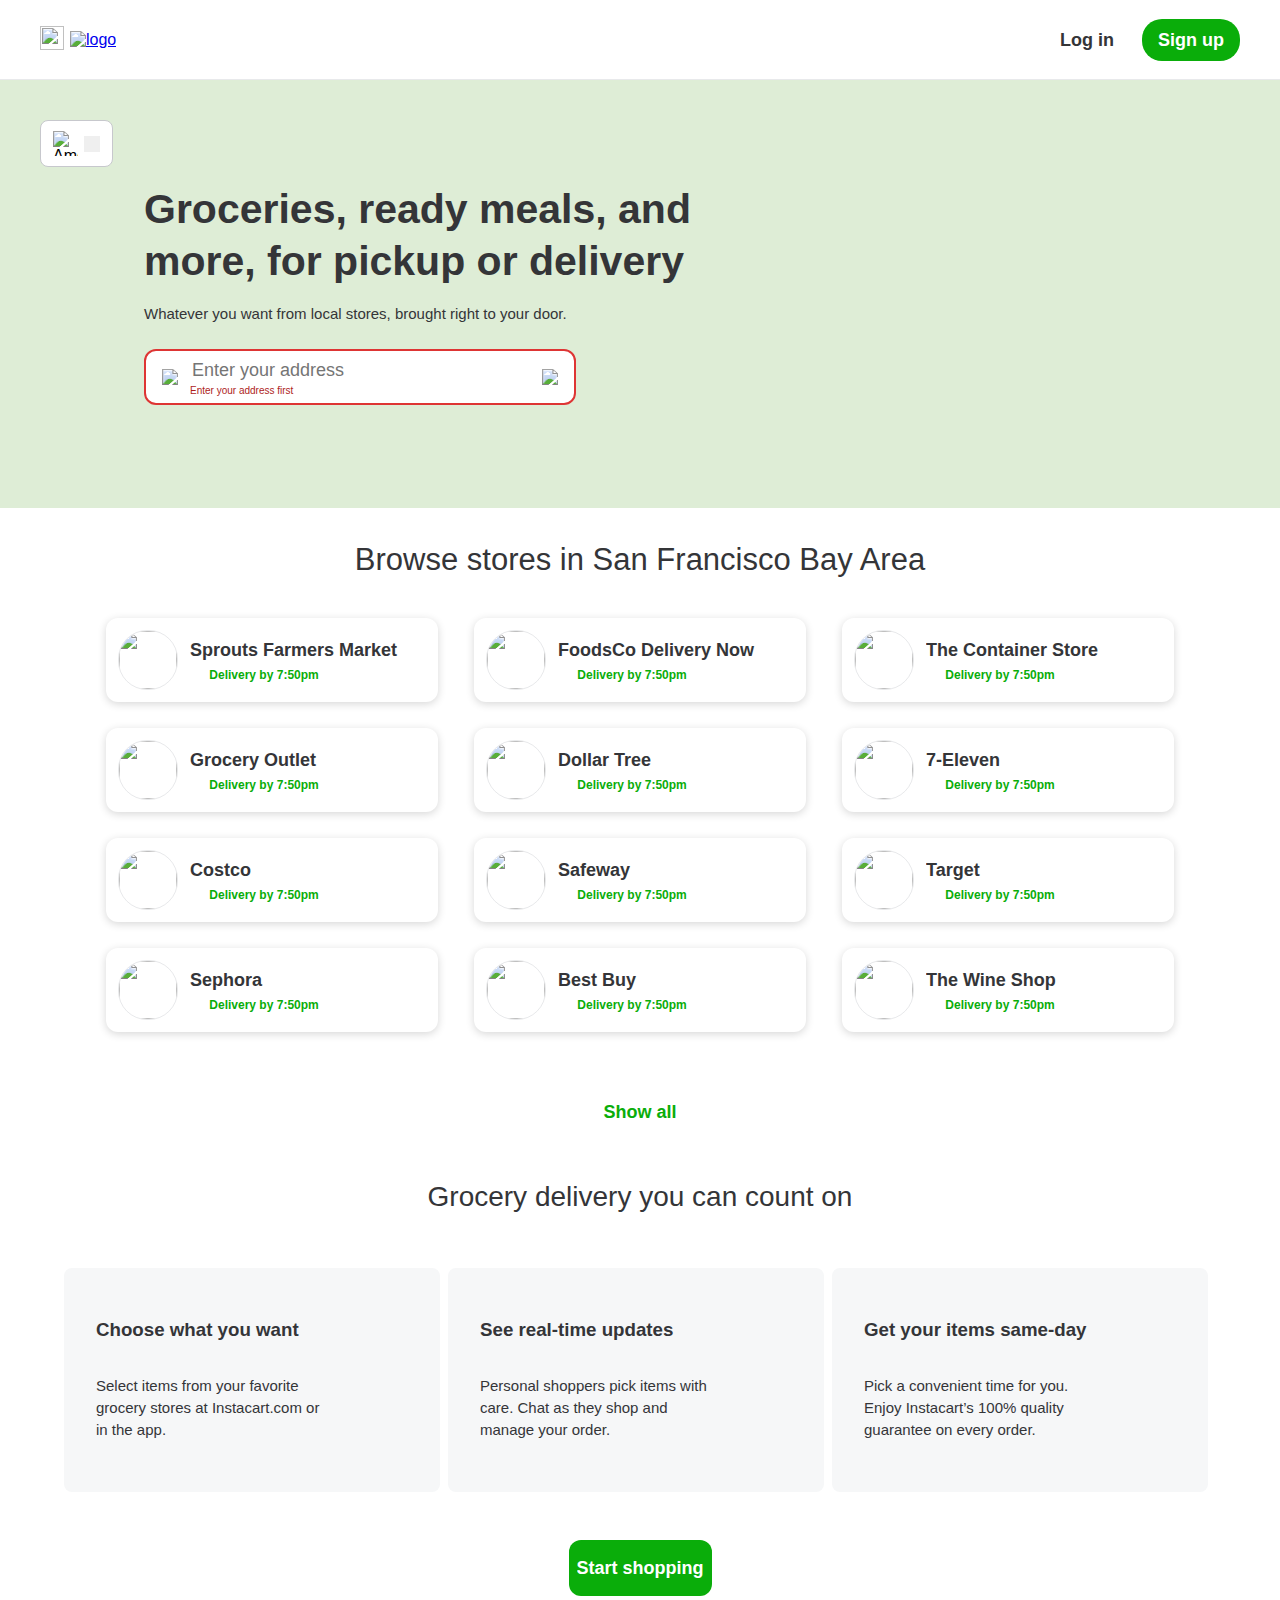
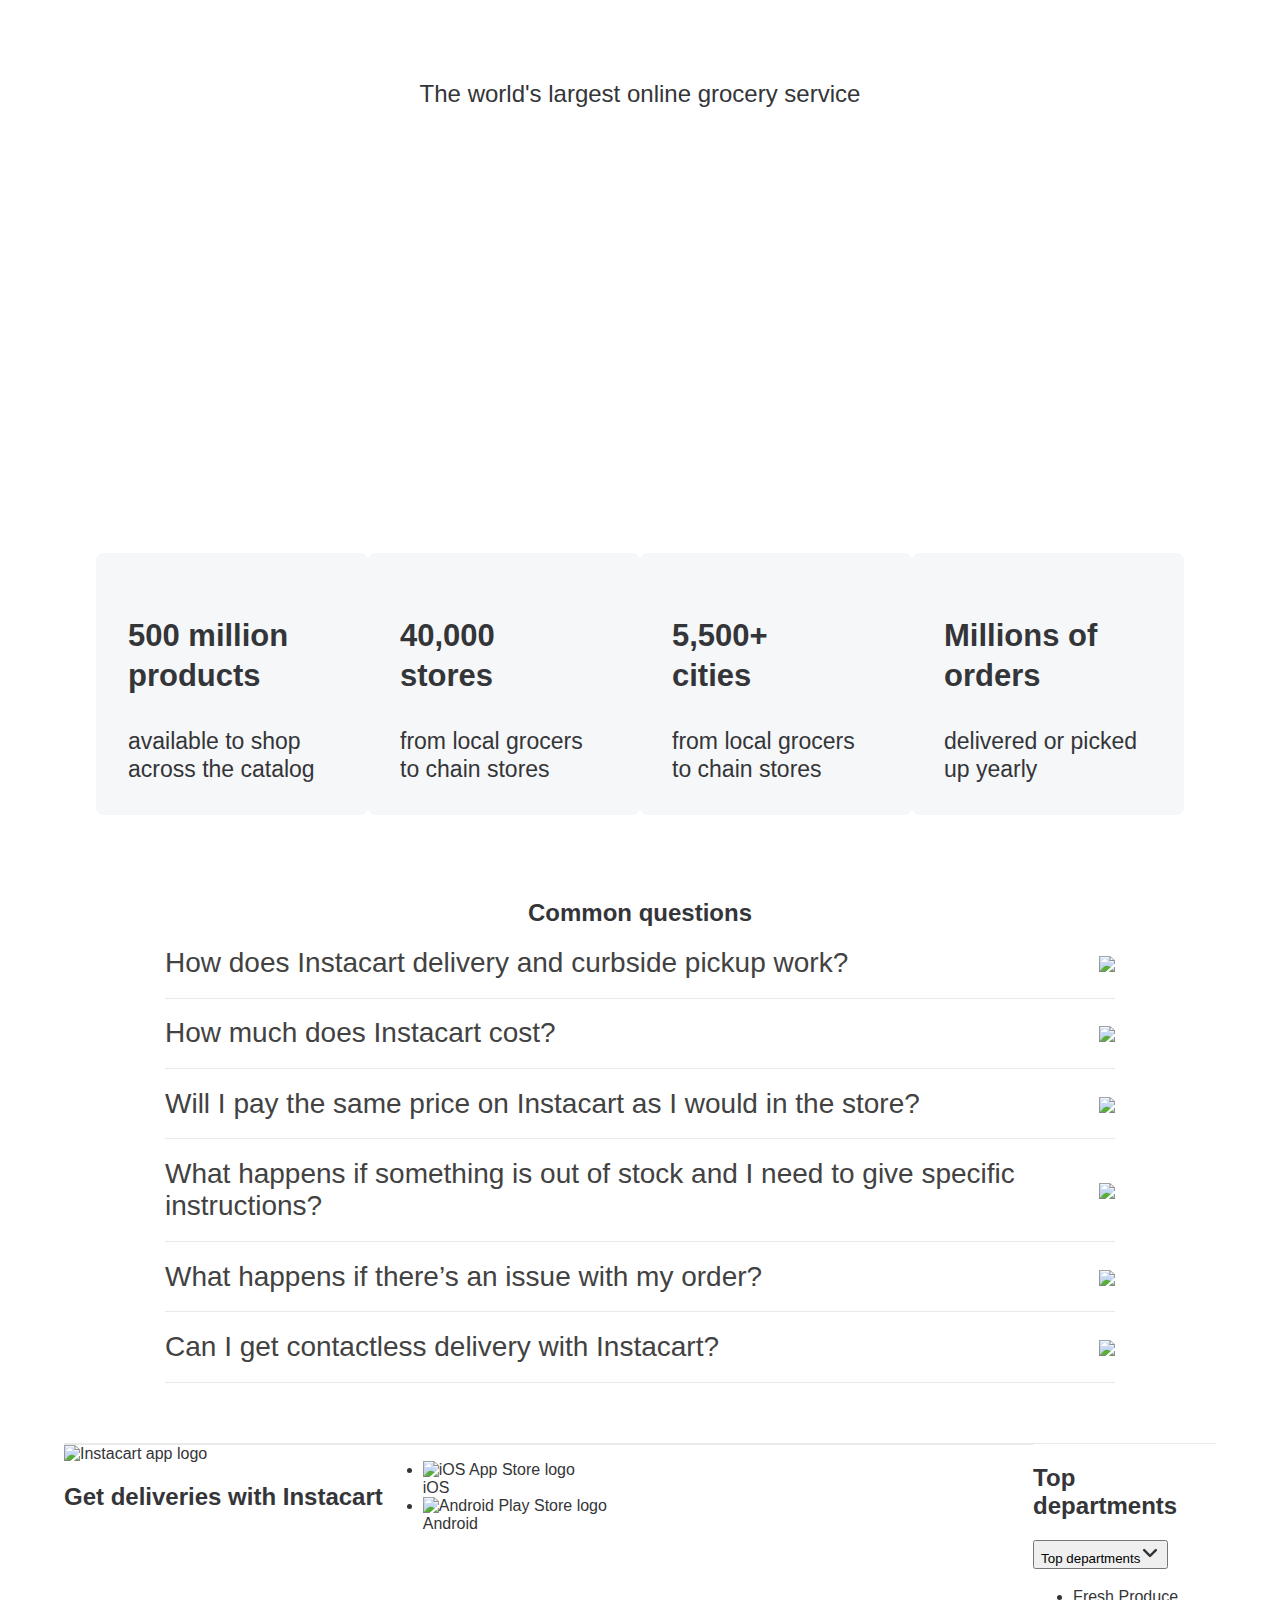
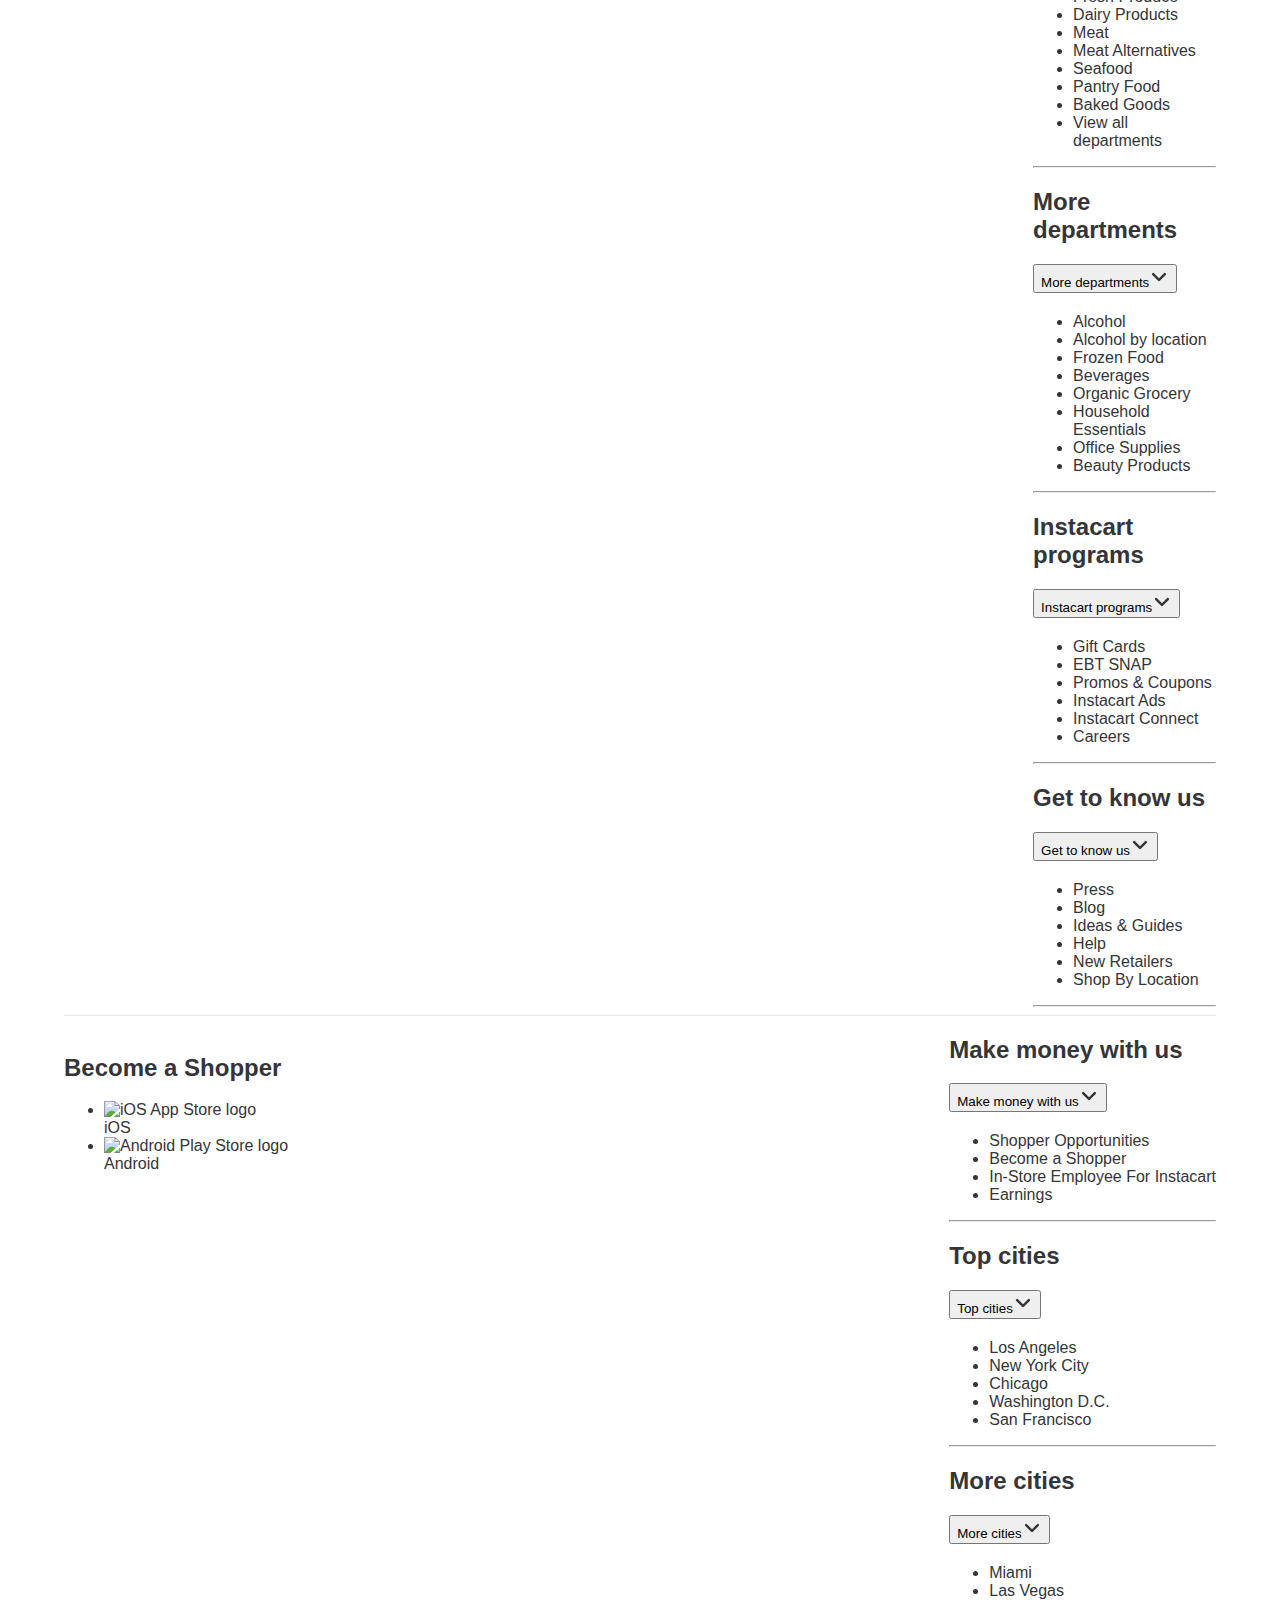
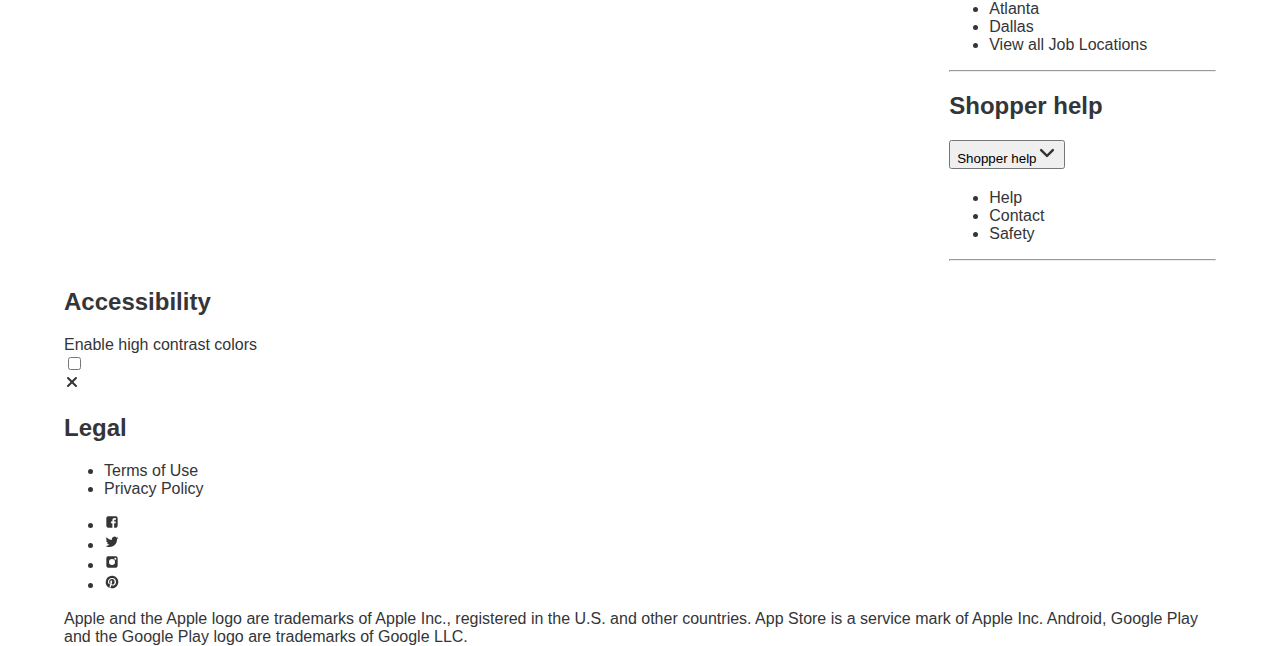
==== commit a72bdc25: "2" ====
--- a/HomePage/index.html
+++ b/HomePage/index.html
@@ -292,21 +292,25 @@
                         <div class="third_content_2_item_1">
                             <div>
                                 <h3>500 million products</h3>
+                                <p>available to shop across the catalog</p>
                             </div>
                         </div>
                         <div class="third_content_2_item_1">
                             <div>
                                 <h3>40,000 stores</h3>
+                                <p>from local grocers to chain stores</p>
                             </div>
                         </div>
                         <div class="third_content_2_item_1">
                             <div>
                                 <h3>5,500+ cities</h3>
+                                <p>from local grocers to chain stores</p>
                             </div>
                         </div>
                         <div class="third_content_2_item_1">
                             <div>
                                 <h3>Millions of orders</h3>
+                                <p>delivered or picked up yearly</p>
                             </div>
                         </div>
                     </div>
@@ -382,358 +386,341 @@
             </div>
         </div>
     </main>
-    <footer>
-        <div>
-            <div class="footer_content">
-                <div class="footer_items">
-                    <div class="footer_item_1">
-                        <div class="footer_item_1_1">
-
-                        </div>
-                    </div>
-                </div>
-            </div>
-        </div>
-    </footer>
-
-    <footer>
-        <div class="css-0">
-            <div class="css-jfggi0">
-                <div class="css-51gelt">
+    <footer class="footer">
+        <div class="footer_div">
+            <div class="footer_items">
+                <div class="footer_item_1">
+                    <div class="footer_item_1_1">
+                        <div class="footer_item_1_1_1">
+                            <div class="css-k008qs">
+                                <div class="css-1n2mv2k">
+                                    <img src="https://www.instacart.com/assets/footer/carrot-footer-v3-be31bf38601e4aab043b0f0071b50a024a7e53853a38371ade2822d5aa46875b.svg" alt="Instacart app logo" loading="lazy" decoding="async" class="css-wt9rcm">
+                                </div>
+                                <h2 class="css-4jihg8">Get deliveries with Instacart</h2>
+                            </div>
+                            <ul class="css-1wi8ynz">
+                                <li class="css-j0ky73">
+                                    <div class="css-1n2mv2k"><img src="https://www.instacart.com/assets/footer/iOS-9e2130394aab134afa35db75591ebc77b932b77950bae0c2f5407dc0ca0553bd.svg" alt="iOS App Store logo" loading="lazy" decoding="async" class="css-15bjltv"></div><a style="text-decoration:none;color:#343538"
+                                        href="https://itunes.apple.com/us/app/instacart/id545599256">iOS</a>
+                                </li>
+                                <li class="css-j0ky73">
+                                    <div class="css-1n2mv2k"><img src="https://www.instacart.com/assets/footer/play-store-7c8b5dbea57e5d80b812b1ef33eb4beeaf94f01cd3bbe30e74523b4df74fcee1.svg" alt="Android Play Store logo" loading="lazy" decoding="async" class="css-15bjltv"></div>
+                                    <a style="text-decoration:none;color:#343538" href="https://play.google.com/store/apps/details?id=com.instacart.client">Android</a>
+                                </li>
+                            </ul>
+                        </div>
+                    </div>
+                    <div class="footer_item_1_2">
+                        <div>
+                            <div class="css-u18lgt">
+                                <h2 class="css-rv3mws-Column">Top departments</h2>
+                                <h2><button aria-controls="aria-Topdepartments" aria-expanded="false" class="css-1kpz6jf-Column"><span class="css-197k4vg">Top
+                                            departments</span><svg width="20" height="20" viewBox="0 0 24 24"
+                                            fill="#343538" xmlns="http://www.w3.org/2000/svg" size="20"
+                                            class="css-1ak6a93">
+                                            <path fill-rule="evenodd" clip-rule="evenodd"
+                                                d="M12 13.379l5.94-5.94a1.5 1.5 0 012.12 2.122l-7 7a1.5 1.5 0 01-2.12 0l-7-7a1.5 1.5 0 112.12-2.122L12 13.38z">
+                                            </path>
+                                        </svg></button></h2>
+                                <div id="aria-Topdepartments" class="css-1rf06g9">
+                                    <ul class="css-6b3e9e">
+                                        <li class="css-1iabbm7"><a style="text-decoration:none;color:#343538" href="https://www.instacart.com/categories/316-food/317-fresh-produce">Fresh
+                                                Produce</a></li>
+                                        <li class="css-1iabbm7"><a style="text-decoration:none;color:#343538" href="https://www.instacart.com/categories/316-food/1326-dairy">Dairy
+                                                Products</a></li>
+                                        <li class="css-1iabbm7"><a style="text-decoration:none;color:#343538" href="https://www.instacart.com/categories/316-food/1807-meat">Meat</a>
+                                        </li>
+                                        <li class="css-1iabbm7"><a style="text-decoration:none;color:#343538" href="https://www.instacart.com/categories/316-food/831-meat-alternatives">Meat
+                                                Alternatives</a></li>
+                                        <li class="css-1iabbm7"><a style="text-decoration:none;color:#343538" href="https://www.instacart.com/categories/316-food/1974-seafood">Seafood</a>
+                                        </li>
+                                        <li class="css-1iabbm7"><a style="text-decoration:none;color:#343538" href="https://www.instacart.com/categories/316-food/844-pantry">Pantry
+                                                Food</a></li>
+                                        <li class="css-1iabbm7"><a style="text-decoration:none;color:#343538" href="https://www.instacart.com/categories/316-food/1300-baked-goods">Baked
+                                                Goods</a></li>
+                                        <li class="css-1iabbm7"><a style="text-decoration:none;color:#343538" href="https://www.instacart.com/categories">View all departments</a>
+                                        </li>
+                                    </ul>
+                                </div>
+                            </div>
+                            <hr class="css-1bbnrwx">
+                        </div>
+                        <div>
+                            <div class="css-u18lgt">
+                                <h2 class="css-rv3mws-Column">More departments</h2>
+                                <h2><button aria-controls="aria-Moredepartments" aria-expanded="false" class="css-1kpz6jf-Column"><span class="css-197k4vg">More
+                                            departments</span><svg width="20" height="20" viewBox="0 0 24 24"
+                                            fill="#343538" xmlns="http://www.w3.org/2000/svg" size="20"
+                                            class="css-1ak6a93">
+                                            <path fill-rule="evenodd" clip-rule="evenodd"
+                                                d="M12 13.379l5.94-5.94a1.5 1.5 0 012.12 2.122l-7 7a1.5 1.5 0 01-2.12 0l-7-7a1.5 1.5 0 112.12-2.122L12 13.38z">
+                                            </path>
+                                        </svg></button></h2>
+                                <div id="aria-Moredepartments" class="css-1rf06g9">
+                                    <ul class="css-6b3e9e">
+                                        <li class="css-1iabbm7"><a style="text-decoration:none;color:#343538" href="https://www.instacart.com/categories/2-alcohol">Alcohol</a>
+                                        </li>
+                                        <li class="css-1iabbm7"><a style="text-decoration:none;color:#343538" href="https://www.instacart.com/alcohol-delivery">Alcohol by
+                                                location</a></li>
+                                        <li class="css-1iabbm7"><a style="text-decoration:none;color:#343538" href="https://www.instacart.com/categories/316-food/627-frozen-food">Frozen
+                                                Food</a></li>
+                                        <li class="css-1iabbm7"><a style="text-decoration:none;color:#343538" href="https://www.instacart.com/categories/243-beverages">Beverages</a>
+                                        </li>
+                                        <li class="css-1iabbm7"><a style="text-decoration:none;color:#343538" href="https://www.instacart.com/shop/organic-food">Organic
+                                                Grocery</a></li>
+                                        <li class="css-1iabbm7"><a style="text-decoration:none;color:#343538" href="https://www.instacart.com/categories/1361-household-essentials">Household
+                                                Essentials</a></li>
+                                        <li class="css-1iabbm7"><a style="text-decoration:none;color:#343538" href="https://www.instacart.com/categories/1764-office-supplies">Office
+                                                Supplies</a></li>
+                                        <li class="css-1iabbm7"><a style="text-decoration:none;color:#343538" href="https://www.instacart.com/categories/1484-beauty">Beauty
+                                                Products</a></li>
+                                    </ul>
+                                </div>
+                            </div>
+                            <hr class="css-1bbnrwx">
+                        </div>
+                        <div>
+                            <div class="css-u18lgt">
+                                <h2 class="css-rv3mws-Column">Instacart programs</h2>
+                                <h2><button aria-controls="aria-Instacartprograms" aria-expanded="false" class="css-1kpz6jf-Column"><span class="css-197k4vg">Instacart
+                                            programs</span><svg width="20" height="20" viewBox="0 0 24 24"
+                                            fill="#343538" xmlns="http://www.w3.org/2000/svg" size="20"
+                                            class="css-1ak6a93">
+                                            <path fill-rule="evenodd" clip-rule="evenodd"
+                                                d="M12 13.379l5.94-5.94a1.5 1.5 0 012.12 2.122l-7 7a1.5 1.5 0 01-2.12 0l-7-7a1.5 1.5 0 112.12-2.122L12 13.38z">
+                                            </path>
+                                        </svg></button></h2>
+                                <div id="aria-Instacartprograms" class="css-1rf06g9">
+                                    <ul class="css-6b3e9e">
+                                        <li class="css-1iabbm7"><a style="text-decoration:none;color:#343538" href="https://www.instacart.com/gift-cards">Gift Cards</a></li>
+                                        <li class="css-1iabbm7"><a style="text-decoration:none;color:#343538" href="https://www.instacart.com/ebt-snap">EBT SNAP</a></li>
+                                        <li class="css-1iabbm7"><a style="text-decoration:none;color:#343538" href="https://www.instacart.com/promos-and-coupons">Promos &amp;
+                                                Coupons</a></li>
+                                        <li class="css-1iabbm7"><a style="text-decoration:none;color:#343538" href="https://ads.instacart.com">Instacart Ads</a></li>
+                                        <li class="css-1iabbm7"><a style="text-decoration:none;color:#343538" href="https://docs.instacart.com/connect">Instacart Connect</a></li>
+                                        <li class="css-1iabbm7"><a style="text-decoration:none;color:#343538" href="https://instacart.careers">Careers</a></li>
+                                    </ul>
+                                </div>
+                            </div>
+                            <hr class="css-1bbnrwx">
+                        </div>
+                        <div>
+                            <div class="css-u18lgt">
+                                <h2 class="css-rv3mws-Column">Get to know us</h2>
+                                <h2><button aria-controls="aria-Gettoknowus" aria-expanded="false" class="css-1kpz6jf-Column"><span class="css-197k4vg">Get to know
+                                            us</span><svg width="20" height="20" viewBox="0 0 24 24" fill="#343538"
+                                            xmlns="http://www.w3.org/2000/svg" size="20" class="css-1ak6a93">
+                                            <path fill-rule="evenodd" clip-rule="evenodd"
+                                                d="M12 13.379l5.94-5.94a1.5 1.5 0 012.12 2.122l-7 7a1.5 1.5 0 01-2.12 0l-7-7a1.5 1.5 0 112.12-2.122L12 13.38z">
+                                            </path>
+                                        </svg></button></h2>
+                                <div id="aria-Gettoknowus" class="css-1rf06g9">
+                                    <ul class="css-6b3e9e">
+                                        <li class="css-1iabbm7"><a style="text-decoration:none;color:#343538" href="https://instacart.com/company/newsroom">Press</a></li>
+                                        <li class="css-1iabbm7"><a style="text-decoration:none;color:#343538" href="https://instacart.com/company/blog">Blog</a></li>
+                                        <li class="css-1iabbm7"><a style="text-decoration:none;color:#343538" href="https://instacart.com/company/ideas">Ideas &amp; Guides</a>
+                                        </li>
+                                        <li class="css-1iabbm7"><a style="text-decoration:none;color:#343538" href="https://www.instacart.com/help" target="_blank" rel="noreferrer">Help</a></li>
+                                        <li class="css-1iabbm7"><a style="text-decoration:none;color:#343538" href="https://www.instacart.com/retailers">New Retailers</a></li>
+                                        <li class="css-1iabbm7"><a style="text-decoration:none;color:#343538" href="https://www.instacart.com/grocery-delivery">Shop By
+                                                Location</a></li>
+                                    </ul>
+                                </div>
+                            </div>
+                            <hr class="css-1iznekb">
+                        </div>
+                    </div>
+                </div>
+                <div class="footer_item_1">
+                    <div class="css-17lbjia">
+                        <div class="css-y3ln0r">
+                            <div class="css-k008qs">
+                                <div class="css-1n2mv2k"><img src="https://www.instacart.com/assets/footer/shopper-footer-v3-7e5a506c6d7f915192f8db4a5aa1b9a035f2612eb609988031e35d1573e66c0e.svg" alt="Instacart Shopper app logo" loading="lazy" decoding="async" class="css-wt9rcm"></div>
+                                <h2 class="css-4jihg8">Become a Shopper</h2>
+                            </div>
+                            <ul class="css-1wi8ynz">
+                                <li class="css-j0ky73">
+                                    <div class="css-1n2mv2k"><img src="https://www.instacart.com/assets/footer/iOS-9e2130394aab134afa35db75591ebc77b932b77950bae0c2f5407dc0ca0553bd.svg" alt="iOS App Store logo" loading="lazy" decoding="async" class="css-15bjltv"></div><a style="text-decoration:none;color:#343538"
+                                        href="https://itunes.apple.com/us/app/instacart-shopper/id1454056744">iOS</a>
+                                </li>
+                                <li class="css-j0ky73">
+                                    <div class="css-1n2mv2k"><img src="https://www.instacart.com/assets/footer/play-store-7c8b5dbea57e5d80b812b1ef33eb4beeaf94f01cd3bbe30e74523b4df74fcee1.svg" alt="Android Play Store logo" loading="lazy" decoding="async" class="css-15bjltv"></div>
+                                    <a style="text-decoration:none;color:#343538" href="https://play.google.com/store/apps/details?id=com.instacart.shopper">Android</a>
+                                </li>
+                            </ul>
+                        </div>
+                    </div>
+                    <div class="css-g3vxz6">
+                        <div>
+                            <div class="css-u18lgt">
+                                <h2 class="css-rv3mws-Column">Make money with us</h2>
+                                <h2><button aria-controls="aria-Makemoneywithus" aria-expanded="false" class="css-1kpz6jf-Column"><span class="css-197k4vg">Make money with
+                                            us</span><svg width="20" height="20" viewBox="0 0 24 24" fill="#343538"
+                                            xmlns="http://www.w3.org/2000/svg" size="20" class="css-1ak6a93">
+                                            <path fill-rule="evenodd" clip-rule="evenodd"
+                                                d="M12 13.379l5.94-5.94a1.5 1.5 0 012.12 2.122l-7 7a1.5 1.5 0 01-2.12 0l-7-7a1.5 1.5 0 112.12-2.122L12 13.38z">
+                                            </path>
+                                        </svg></button></h2>
+                                <div id="aria-Makemoneywithus" class="css-1rf06g9">
+                                    <ul class="css-6b3e9e">
+                                        <li class="css-1iabbm7"><a style="text-decoration:none;color:#343538" href="https://shoppers.instacart.com/instacart-jobs">Shopper
+                                                Opportunities</a></li>
+                                        <li class="css-1iabbm7"><a style="text-decoration:none;color:#343538" href="https://shoppers.instacart.com/role/full-service">Become a
+                                                Shopper</a></li>
+                                        <li class="css-1iabbm7"><a style="text-decoration:none;color:#343538" href="https://shoppers.instacart.com/role/in-store-shopper">In-Store
+                                                Employee For Instacart</a></li>
+                                        <li class="css-1iabbm7"><a style="text-decoration:none;color:#343538" href="https://instacartonboarding.zendesk.com/hc/en-us/articles/360027180271-Shopper-pay-and-earnings">Earnings</a>
+                                        </li>
+                                    </ul>
+                                </div>
+                            </div>
+                            <hr class="css-1bbnrwx">
+                        </div>
+                        <div>
+                            <div class="css-u18lgt">
+                                <h2 class="css-rv3mws-Column">Top cities</h2>
+                                <h2><button aria-controls="aria-Topcities" aria-expanded="false" class="css-1kpz6jf-Column"><span class="css-197k4vg">Top cities</span><svg
+                                            width="20" height="20" viewBox="0 0 24 24" fill="#343538"
+                                            xmlns="http://www.w3.org/2000/svg" size="20" class="css-1ak6a93">
+                                            <path fill-rule="evenodd" clip-rule="evenodd"
+                                                d="M12 13.379l5.94-5.94a1.5 1.5 0 012.12 2.122l-7 7a1.5 1.5 0 01-2.12 0l-7-7a1.5 1.5 0 112.12-2.122L12 13.38z">
+                                            </path>
+                                        </svg></button></h2>
+                                <div id="aria-Topcities" class="css-1rf06g9">
+                                    <ul class="css-6b3e9e">
+                                        <li class="css-1iabbm7"><a style="text-decoration:none;color:#343538" href="https://shoppers.instacart.com/instacart-jobs-in-west-la">Los
+                                                Angeles</a></li>
+                                        <li class="css-1iabbm7"><a style="text-decoration:none;color:#343538" href="https://shoppers.instacart.com/instacart-jobs-in-lower-manhattan">New
+                                                York City</a></li>
+                                        <li class="css-1iabbm7"><a style="text-decoration:none;color:#343538" href="https://shoppers.instacart.com/instacart-jobs-in-chicago-il">Chicago</a>
+                                        </li>
+                                        <li class="css-1iabbm7"><a style="text-decoration:none;color:#343538" href="https://shoppers.instacart.com/instacart-jobs-in-dc">Washington
+                                                D.C.</a></li>
+                                        <li class="css-1iabbm7"><a style="text-decoration:none;color:#343538" href="https://shoppers.instacart.com/instacart-jobs-in-san-francisco">San
+                                                Francisco</a></li>
+                                    </ul>
+                                </div>
+                            </div>
+                            <hr class="css-1bbnrwx">
+                        </div>
+                        <div>
+                            <div class="css-u18lgt">
+                                <h2 class="css-rv3mws-Column">More cities</h2>
+                                <h2><button aria-controls="aria-Morecities" aria-expanded="false" class="css-1kpz6jf-Column"><span class="css-197k4vg">More cities</span><svg
+                                            width="20" height="20" viewBox="0 0 24 24" fill="#343538"
+                                            xmlns="http://www.w3.org/2000/svg" size="20" class="css-1ak6a93">
+                                            <path fill-rule="evenodd" clip-rule="evenodd"
+                                                d="M12 13.379l5.94-5.94a1.5 1.5 0 012.12 2.122l-7 7a1.5 1.5 0 01-2.12 0l-7-7a1.5 1.5 0 112.12-2.122L12 13.38z">
+                                            </path>
+                                        </svg></button></h2>
+                                <div id="aria-Morecities" class="css-1rf06g9">
+                                    <ul class="css-6b3e9e">
+                                        <li class="css-1iabbm7"><a style="text-decoration:none;color:#343538" href="https://shoppers.instacart.com/instacart-jobs-in-miami">Miami</a>
+                                        </li>
+                                        <li class="css-1iabbm7"><a style="text-decoration:none;color:#343538" href="https://shoppers.instacart.com/instacart-jobs-in-las-vegas-nv">Las
+                                                Vegas</a></li>
+                                        <li class="css-1iabbm7"><a style="text-decoration:none;color:#343538" href="https://shoppers.instacart.com/instacart-jobs-in-atlanta">Atlanta</a>
+                                        </li>
+                                        <li class="css-1iabbm7"><a style="text-decoration:none;color:#343538" href="https://shoppers.instacart.com/instacart-jobs-in-dallas">Dallas</a>
+                                        </li>
+                                        <li class="css-1iabbm7"><a style="text-decoration:none;color:#343538" href="https://shoppers.instacart.com/instacart-jobs">View all Job
+                                                Locations</a></li>
+                                    </ul>
+                                </div>
+                            </div>
+                            <hr class="css-1bbnrwx">
+                        </div>
+                        <div>
+                            <div class="css-u18lgt">
+                                <h2 class="css-rv3mws-Column">Shopper help</h2>
+                                <h2><button aria-controls="aria-Shopperhelp" aria-expanded="false" class="css-1kpz6jf-Column"><span class="css-197k4vg">Shopper help</span><svg
+                                            width="20" height="20" viewBox="0 0 24 24" fill="#343538"
+                                            xmlns="http://www.w3.org/2000/svg" size="20" class="css-1ak6a93">
+                                            <path fill-rule="evenodd" clip-rule="evenodd"
+                                                d="M12 13.379l5.94-5.94a1.5 1.5 0 012.12 2.122l-7 7a1.5 1.5 0 01-2.12 0l-7-7a1.5 1.5 0 112.12-2.122L12 13.38z">
+                                            </path>
+                                        </svg></button></h2>
+                                <div id="aria-Shopperhelp" class="css-1rf06g9">
+                                    <ul class="css-6b3e9e">
+                                        <li class="css-1iabbm7"><a style="text-decoration:none;color:#343538" href="https://shoppers.instacart.com/help/help_center/login" target="_blank" rel="noreferrer">Help</a></li>
+                                        <li class="css-1iabbm7"><a style="text-decoration:none;color:#343538" href="https://instacart.com/company/contact-us">Contact</a></li>
+                                        <li class="css-1iabbm7"><a style="text-decoration:none;color:#343538" href="https://covidresponse.instacart.com/shopper-resources">Safety</a>
+                                        </li>
+                                    </ul>
+                                </div>
+                            </div>
+                            <hr class="css-1iznekb">
+                        </div>
+                    </div>
+                </div>
+                <div class="footer_item_3">
+                    <div class="css-1rr4qq7">
+                        <h2 class="css-1xvbyh8">Accessibility</h2>
+                    </div>
+                    <div class="css-1rdt7gn"><span class="css-15cgfu3">Enable high contrast colors</span>
+                        <div role="presentation" class="css-1zk5jg"><input type="checkbox" aria-checked="false" data-testid="switch-base-input" aria-label="Enable high contrast colors" class="css-1xzayah">
+                            <div aria-hidden="true" class="switchBase-switchTrack css-154s8p4"></div>
+                            <div aria-hidden="true" class="css-nxb8h6"><svg width="16" height="16" viewBox="0 0 24 24" fill="#343538" xmlns="http://www.w3.org/2000/svg" size="16">
+                                    <path fill-rule="evenodd" clip-rule="evenodd"
+                                        d="M19.06 4.94a1.5 1.5 0 010 2.12L14.122 12l4.94 4.94a1.5 1.5 0 01.103 2.007l-.103.114a1.5 1.5 0 01-2.122 0L12 14.12l-4.94 4.94a1.5 1.5 0 01-2.12-2.122L9.878 12l-4.94-4.94a1.5 1.5 0 01-.103-2.007l.103-.114a1.5 1.5 0 012.122 0L12 9.88l4.94-4.94a1.5 1.5 0 012.12 0z">
+                                    </path>
+                                </svg></div>
+                        </div>
+                    </div>
+                </div>
+                <div>
                     <div class="css-1olo608">
-                        <div class="css-17lbjia">
+                        <div class="css-1e91xje">
                             <div class="css-y3ln0r">
                                 <div class="css-k008qs">
-                                    <div class="css-1n2mv2k"><img src="https://www.instacart.com/assets/footer/carrot-footer-v3-be31bf38601e4aab043b0f0071b50a024a7e53853a38371ade2822d5aa46875b.svg" alt="Instacart app logo" loading="lazy" decoding="async" class="css-wt9rcm">
-                                    </div>
-                                    <h2 class="css-4jihg8">Get deliveries with Instacart</h2>
-                                </div>
-                                <ul class="css-1wi8ynz">
-                                    <li class="css-j0ky73">
-                                        <div class="css-1n2mv2k"><img src="https://www.instacart.com/assets/footer/iOS-9e2130394aab134afa35db75591ebc77b932b77950bae0c2f5407dc0ca0553bd.svg" alt="iOS App Store logo" loading="lazy" decoding="async" class="css-15bjltv"></div><a style="text-decoration:none;color:#343538"
-                                            href="https://itunes.apple.com/us/app/instacart/id545599256">iOS</a>
-                                    </li>
-                                    <li class="css-j0ky73">
-                                        <div class="css-1n2mv2k"><img src="https://www.instacart.com/assets/footer/play-store-7c8b5dbea57e5d80b812b1ef33eb4beeaf94f01cd3bbe30e74523b4df74fcee1.svg" alt="Android Play Store logo" loading="lazy" decoding="async" class="css-15bjltv"></div>
-                                        <a
-                                            style="text-decoration:none;color:#343538" href="https://play.google.com/store/apps/details?id=com.instacart.client">Android</a>
-                                    </li>
+                                    <h2 class="css-1p0sodg">Legal</h2>
+                                </div>
+                                <ul class="css-1wi8ynz"></ul>
+                            </div>
+                        </div>
+                        <div class="css-l3g9bm">
+                            <div class="css-b9gs4y">
+                                <ul class="css-19590t">
+                                    <li class="css-5sm6eo"><a style="text-decoration:none;color:#343538" href="https://www.instacart.com/terms">Terms of Use</a></li>
+                                    <li class="css-5sm6eo"><a style="text-decoration:none;color:#343538" href="https://www.instacart.com/privacy">Privacy Policy</a></li>
                                 </ul>
                             </div>
-                        </div>
-                        <div class="css-g3vxz6">
-                            <div>
-                                <div class="css-u18lgt">
-                                    <h2 class="css-rv3mws-Column">Top departments</h2>
-                                    <h2><button aria-controls="aria-Topdepartments" aria-expanded="false" class="css-1kpz6jf-Column"><span class="css-197k4vg">Top
-                                                departments</span><svg width="20" height="20" viewBox="0 0 24 24"
-                                                fill="#343538" xmlns="http://www.w3.org/2000/svg" size="20"
-                                                class="css-1ak6a93">
+                            <div class="css-1mj7m16">
+                                <ul class="css-1fpp7mr">
+                                    <li class="css-1tagcp7"><a style="text-decoration:none;color:#343538" href="https://facebook.com/Instacart" aria-label="facebook"><svg
+                                                width="1em" height="1em" viewBox="0 0 24 24" fill="#343538"
+                                                xmlns="http://www.w3.org/2000/svg" class="css-ihks7k">
                                                 <path fill-rule="evenodd" clip-rule="evenodd"
-                                                    d="M12 13.379l5.94-5.94a1.5 1.5 0 012.12 2.122l-7 7a1.5 1.5 0 01-2.12 0l-7-7a1.5 1.5 0 112.12-2.122L12 13.38z">
+                                                    d="M3.827 5.138C3.5 5.78 3.5 6.62 3.5 8.3v7.4c0 1.68 0 2.52.327 3.162a3 3 0 001.311 1.311c.642.327 1.482.327 3.162.327h4.28v-6.583h-2.215V11.35h2.215V9.459c0-2.196 1.341-3.391 3.3-3.391.938 0 1.745.07 1.98.1v2.295l-1.359.001c-1.065 0-1.271.506-1.271 1.249v1.638h2.54l-.33 2.566h-2.21V20.5h.47c1.68 0 2.52 0 3.162-.327a3 3 0 001.311-1.311c.327-.642.327-1.482.327-3.162V8.3c0-1.68 0-2.52-.327-3.162a3 3 0 00-1.311-1.311C18.22 3.5 17.38 3.5 15.7 3.5H8.3c-1.68 0-2.52 0-3.162.327a3 3 0 00-1.311 1.311z">
                                                 </path>
-                                            </svg></button></h2>
-                                    <div id="aria-Topdepartments" class="css-1rf06g9">
-                                        <ul class="css-6b3e9e">
-                                            <li class="css-1iabbm7"><a style="text-decoration:none;color:#343538" href="https://www.instacart.com/categories/316-food/317-fresh-produce">Fresh
-                                                    Produce</a></li>
-                                            <li class="css-1iabbm7"><a style="text-decoration:none;color:#343538" href="https://www.instacart.com/categories/316-food/1326-dairy">Dairy
-                                                    Products</a></li>
-                                            <li class="css-1iabbm7"><a style="text-decoration:none;color:#343538" href="https://www.instacart.com/categories/316-food/1807-meat">Meat</a>
-                                            </li>
-                                            <li class="css-1iabbm7"><a style="text-decoration:none;color:#343538" href="https://www.instacart.com/categories/316-food/831-meat-alternatives">Meat
-                                                    Alternatives</a></li>
-                                            <li class="css-1iabbm7"><a style="text-decoration:none;color:#343538" href="https://www.instacart.com/categories/316-food/1974-seafood">Seafood</a>
-                                            </li>
-                                            <li class="css-1iabbm7"><a style="text-decoration:none;color:#343538" href="https://www.instacart.com/categories/316-food/844-pantry">Pantry
-                                                    Food</a></li>
-                                            <li class="css-1iabbm7"><a style="text-decoration:none;color:#343538" href="https://www.instacart.com/categories/316-food/1300-baked-goods">Baked
-                                                    Goods</a></li>
-                                            <li class="css-1iabbm7"><a style="text-decoration:none;color:#343538" href="https://www.instacart.com/categories">View all departments</a>
-                                            </li>
-                                        </ul>
-                                    </div>
-                                </div>
-                                <hr class="css-1bbnrwx">
-                            </div>
-                            <div>
-                                <div class="css-u18lgt">
-                                    <h2 class="css-rv3mws-Column">More departments</h2>
-                                    <h2><button aria-controls="aria-Moredepartments" aria-expanded="false" class="css-1kpz6jf-Column"><span class="css-197k4vg">More
-                                                departments</span><svg width="20" height="20" viewBox="0 0 24 24"
-                                                fill="#343538" xmlns="http://www.w3.org/2000/svg" size="20"
-                                                class="css-1ak6a93">
+                                            </svg></a></li>
+                                    <li class="css-1tagcp7"><a style="text-decoration:none;color:#343538" href="https://twitter.com/instacart" aria-label="twitter"><svg
+                                                width="1em" height="1em" viewBox="0 0 24 24" fill="#343538"
+                                                xmlns="http://www.w3.org/2000/svg" class="css-ihks7k">
                                                 <path fill-rule="evenodd" clip-rule="evenodd"
-                                                    d="M12 13.379l5.94-5.94a1.5 1.5 0 012.12 2.122l-7 7a1.5 1.5 0 01-2.12 0l-7-7a1.5 1.5 0 112.12-2.122L12 13.38z">
+                                                    d="M8.475 19.647c7.17 0 11.092-6.02 11.092-11.241 0-.171 0-.341-.012-.51A7.992 7.992 0 0021.5 5.85a7.7 7.7 0 01-2.239.622 3.955 3.955 0 001.714-2.185 7.749 7.749 0 01-2.476.958 3.864 3.864 0 00-4.683-.777c-1.555.844-2.358 2.64-1.96 4.38a11.018 11.018 0 01-8.034-4.127C2.788 6.526 3.316 8.836 5.03 9.995A3.83 3.83 0 013.26 9.5v.05c0 1.881 1.309 3.501 3.127 3.873a3.84 3.84 0 01-1.76.068 3.91 3.91 0 003.642 2.744A7.756 7.756 0 012.5 17.872a10.93 10.93 0 005.975 1.772">
                                                 </path>
-                                            </svg></button></h2>
-                                    <div id="aria-Moredepartments" class="css-1rf06g9">
-                                        <ul class="css-6b3e9e">
-                                            <li class="css-1iabbm7"><a style="text-decoration:none;color:#343538" href="https://www.instacart.com/categories/2-alcohol">Alcohol</a>
-                                            </li>
-                                            <li class="css-1iabbm7"><a style="text-decoration:none;color:#343538" href="https://www.instacart.com/alcohol-delivery">Alcohol by
-                                                    location</a></li>
-                                            <li class="css-1iabbm7"><a style="text-decoration:none;color:#343538" href="https://www.instacart.com/categories/316-food/627-frozen-food">Frozen
-                                                    Food</a></li>
-                                            <li class="css-1iabbm7"><a style="text-decoration:none;color:#343538" href="https://www.instacart.com/categories/243-beverages">Beverages</a>
-                                            </li>
-                                            <li class="css-1iabbm7"><a style="text-decoration:none;color:#343538" href="https://www.instacart.com/shop/organic-food">Organic
-                                                    Grocery</a></li>
-                                            <li class="css-1iabbm7"><a style="text-decoration:none;color:#343538" href="https://www.instacart.com/categories/1361-household-essentials">Household
-                                                    Essentials</a></li>
-                                            <li class="css-1iabbm7"><a style="text-decoration:none;color:#343538" href="https://www.instacart.com/categories/1764-office-supplies">Office
-                                                    Supplies</a></li>
-                                            <li class="css-1iabbm7"><a style="text-decoration:none;color:#343538" href="https://www.instacart.com/categories/1484-beauty">Beauty
-                                                    Products</a></li>
-                                        </ul>
-                                    </div>
-                                </div>
-                                <hr class="css-1bbnrwx">
-                            </div>
-                            <div>
-                                <div class="css-u18lgt">
-                                    <h2 class="css-rv3mws-Column">Instacart programs</h2>
-                                    <h2><button aria-controls="aria-Instacartprograms" aria-expanded="false" class="css-1kpz6jf-Column"><span class="css-197k4vg">Instacart
-                                                programs</span><svg width="20" height="20" viewBox="0 0 24 24"
-                                                fill="#343538" xmlns="http://www.w3.org/2000/svg" size="20"
-                                                class="css-1ak6a93">
+                                            </svg></a></li>
+                                    <li class="css-1tagcp7"><a style="text-decoration:none;color:#343538" href="https://instagram.com/instacart" aria-label="instagram"><svg
+                                                width="1em" height="1em" viewBox="0 0 24 24" fill="#343538"
+                                                xmlns="http://www.w3.org/2000/svg" class="css-ihks7k">
                                                 <path fill-rule="evenodd" clip-rule="evenodd"
-                                                    d="M12 13.379l5.94-5.94a1.5 1.5 0 012.12 2.122l-7 7a1.5 1.5 0 01-2.12 0l-7-7a1.5 1.5 0 112.12-2.122L12 13.38z">
+                                                    d="M3.5 8.3c0-1.68 0-2.52.327-3.162a3 3 0 011.311-1.311C5.78 3.5 6.62 3.5 8.3 3.5h7.4c1.68 0 2.52 0 3.162.327a3 3 0 011.311 1.311c.327.642.327 1.482.327 3.162v7.4c0 1.68 0 2.52-.327 3.162a3 3 0 01-1.311 1.311c-.642.327-1.482.327-3.162.327H8.3c-1.68 0-2.52 0-3.162-.327a3 3 0 01-1.311-1.311C3.5 18.22 3.5 17.38 3.5 15.7V8.3zm8.5-.8a4.5 4.5 0 100 9 4.5 4.5 0 000-9zm5 1a1.5 1.5 0 100-3 1.5 1.5 0 000 3z">
                                                 </path>
-                                            </svg></button></h2>
-                                    <div id="aria-Instacartprograms" class="css-1rf06g9">
-                                        <ul class="css-6b3e9e">
-                                            <li class="css-1iabbm7"><a style="text-decoration:none;color:#343538" href="https://www.instacart.com/gift-cards">Gift Cards</a></li>
-                                            <li class="css-1iabbm7"><a style="text-decoration:none;color:#343538" href="https://www.instacart.com/ebt-snap">EBT SNAP</a></li>
-                                            <li class="css-1iabbm7"><a style="text-decoration:none;color:#343538" href="https://www.instacart.com/promos-and-coupons">Promos &amp;
-                                                    Coupons</a></li>
-                                            <li class="css-1iabbm7"><a style="text-decoration:none;color:#343538" href="https://ads.instacart.com">Instacart Ads</a></li>
-                                            <li class="css-1iabbm7"><a style="text-decoration:none;color:#343538" href="https://docs.instacart.com/connect">Instacart Connect</a></li>
-                                            <li class="css-1iabbm7"><a style="text-decoration:none;color:#343538" href="https://instacart.careers">Careers</a></li>
-                                        </ul>
-                                    </div>
-                                </div>
-                                <hr class="css-1bbnrwx">
-                            </div>
-                            <div>
-                                <div class="css-u18lgt">
-                                    <h2 class="css-rv3mws-Column">Get to know us</h2>
-                                    <h2><button aria-controls="aria-Gettoknowus" aria-expanded="false" class="css-1kpz6jf-Column"><span class="css-197k4vg">Get to know
-                                                us</span><svg width="20" height="20" viewBox="0 0 24 24" fill="#343538"
-                                                xmlns="http://www.w3.org/2000/svg" size="20" class="css-1ak6a93">
+                                            </svg></a></li>
+                                    <li class="css-1tagcp7"><a style="text-decoration:none;color:#343538" href="https://pinterest.com/instacart" aria-label="pinterest"><svg
+                                                width="1em" height="1em" viewBox="0 0 24 24" fill="#343538"
+                                                xmlns="http://www.w3.org/2000/svg" class="css-ihks7k">
                                                 <path fill-rule="evenodd" clip-rule="evenodd"
-                                                    d="M12 13.379l5.94-5.94a1.5 1.5 0 012.12 2.122l-7 7a1.5 1.5 0 01-2.12 0l-7-7a1.5 1.5 0 112.12-2.122L12 13.38z">
+                                                    d="M2.5 12a9.505 9.505 0 006.038 8.85c-.083-.752-.158-1.908.033-2.729.173-.741 1.114-4.722 1.114-4.722S9.4 12.83 9.4 11.99c0-1.321.765-2.307 1.719-2.307.81 0 1.202.608 1.202 1.338 0 .815-.52 2.033-.787 3.163-.224.945.474 1.716 1.407 1.716 1.688 0 2.986-1.78 2.986-4.35 0-2.274-1.634-3.865-3.968-3.865-2.703 0-4.29 2.028-4.29 4.123 0 .816.315 1.692.707 2.168a.284.284 0 01.066.272c-.072.3-.232.946-.264 1.078-.041.174-.137.21-.317.127-1.187-.553-1.929-2.287-1.929-3.68 0-2.997 2.178-5.75 6.277-5.75 3.296 0 5.857 2.349 5.857 5.487 0 3.274-2.065 5.91-4.93 5.91-.962 0-1.867-.5-2.177-1.091 0 0-.477 1.813-.592 2.258-.215.825-.794 1.86-1.18 2.49A9.5 9.5 0 102.5 12z">
                                                 </path>
-                                            </svg></button></h2>
-                                    <div id="aria-Gettoknowus" class="css-1rf06g9">
-                                        <ul class="css-6b3e9e">
-                                            <li class="css-1iabbm7"><a style="text-decoration:none;color:#343538" href="https://instacart.com/company/newsroom">Press</a></li>
-                                            <li class="css-1iabbm7"><a style="text-decoration:none;color:#343538" href="https://instacart.com/company/blog">Blog</a></li>
-                                            <li class="css-1iabbm7"><a style="text-decoration:none;color:#343538" href="https://instacart.com/company/ideas">Ideas &amp; Guides</a>
-                                            </li>
-                                            <li class="css-1iabbm7"><a style="text-decoration:none;color:#343538" href="https://www.instacart.com/help" target="_blank" rel="noreferrer">Help</a></li>
-                                            <li class="css-1iabbm7"><a style="text-decoration:none;color:#343538" href="https://www.instacart.com/retailers">New Retailers</a></li>
-                                            <li class="css-1iabbm7"><a style="text-decoration:none;color:#343538" href="https://www.instacart.com/grocery-delivery">Shop By
-                                                    Location</a></li>
-                                        </ul>
-                                    </div>
-                                </div>
-                                <hr class="css-1iznekb">
-                            </div>
-                        </div>
-                    </div>
-                    <div class="css-1olo608">
-                        <div class="css-17lbjia">
-                            <div class="css-y3ln0r">
-                                <div class="css-k008qs">
-                                    <div class="css-1n2mv2k"><img src="https://www.instacart.com/assets/footer/shopper-footer-v3-7e5a506c6d7f915192f8db4a5aa1b9a035f2612eb609988031e35d1573e66c0e.svg" alt="Instacart Shopper app logo" loading="lazy" decoding="async" class="css-wt9rcm"></div>
-                                    <h2 class="css-4jihg8">Become a Shopper</h2>
-                                </div>
-                                <ul class="css-1wi8ynz">
-                                    <li class="css-j0ky73">
-                                        <div class="css-1n2mv2k"><img src="https://www.instacart.com/assets/footer/iOS-9e2130394aab134afa35db75591ebc77b932b77950bae0c2f5407dc0ca0553bd.svg" alt="iOS App Store logo" loading="lazy" decoding="async" class="css-15bjltv"></div><a style="text-decoration:none;color:#343538"
-                                            href="https://itunes.apple.com/us/app/instacart-shopper/id1454056744">iOS</a>
-                                    </li>
-                                    <li class="css-j0ky73">
-                                        <div class="css-1n2mv2k"><img src="https://www.instacart.com/assets/footer/play-store-7c8b5dbea57e5d80b812b1ef33eb4beeaf94f01cd3bbe30e74523b4df74fcee1.svg" alt="Android Play Store logo" loading="lazy" decoding="async" class="css-15bjltv"></div>
-                                        <a
-                                            style="text-decoration:none;color:#343538" href="https://play.google.com/store/apps/details?id=com.instacart.shopper">Android</a>
-                                    </li>
+                                            </svg></a></li>
                                 </ul>
                             </div>
                         </div>
-                        <div class="css-g3vxz6">
-                            <div>
-                                <div class="css-u18lgt">
-                                    <h2 class="css-rv3mws-Column">Make money with us</h2>
-                                    <h2><button aria-controls="aria-Makemoneywithus" aria-expanded="false" class="css-1kpz6jf-Column"><span class="css-197k4vg">Make money with
-                                                us</span><svg width="20" height="20" viewBox="0 0 24 24" fill="#343538"
-                                                xmlns="http://www.w3.org/2000/svg" size="20" class="css-1ak6a93">
-                                                <path fill-rule="evenodd" clip-rule="evenodd"
-                                                    d="M12 13.379l5.94-5.94a1.5 1.5 0 012.12 2.122l-7 7a1.5 1.5 0 01-2.12 0l-7-7a1.5 1.5 0 112.12-2.122L12 13.38z">
-                                                </path>
-                                            </svg></button></h2>
-                                    <div id="aria-Makemoneywithus" class="css-1rf06g9">
-                                        <ul class="css-6b3e9e">
-                                            <li class="css-1iabbm7"><a style="text-decoration:none;color:#343538" href="https://shoppers.instacart.com/instacart-jobs">Shopper
-                                                    Opportunities</a></li>
-                                            <li class="css-1iabbm7"><a style="text-decoration:none;color:#343538" href="https://shoppers.instacart.com/role/full-service">Become a
-                                                    Shopper</a></li>
-                                            <li class="css-1iabbm7"><a style="text-decoration:none;color:#343538" href="https://shoppers.instacart.com/role/in-store-shopper">In-Store
-                                                    Employee For Instacart</a></li>
-                                            <li class="css-1iabbm7"><a style="text-decoration:none;color:#343538" href="https://instacartonboarding.zendesk.com/hc/en-us/articles/360027180271-Shopper-pay-and-earnings">Earnings</a>
-                                            </li>
-                                        </ul>
-                                    </div>
-                                </div>
-                                <hr class="css-1bbnrwx">
-                            </div>
-                            <div>
-                                <div class="css-u18lgt">
-                                    <h2 class="css-rv3mws-Column">Top cities</h2>
-                                    <h2><button aria-controls="aria-Topcities" aria-expanded="false" class="css-1kpz6jf-Column"><span class="css-197k4vg">Top cities</span><svg
-                                                width="20" height="20" viewBox="0 0 24 24" fill="#343538"
-                                                xmlns="http://www.w3.org/2000/svg" size="20" class="css-1ak6a93">
-                                                <path fill-rule="evenodd" clip-rule="evenodd"
-                                                    d="M12 13.379l5.94-5.94a1.5 1.5 0 012.12 2.122l-7 7a1.5 1.5 0 01-2.12 0l-7-7a1.5 1.5 0 112.12-2.122L12 13.38z">
-                                                </path>
-                                            </svg></button></h2>
-                                    <div id="aria-Topcities" class="css-1rf06g9">
-                                        <ul class="css-6b3e9e">
-                                            <li class="css-1iabbm7"><a style="text-decoration:none;color:#343538" href="https://shoppers.instacart.com/instacart-jobs-in-west-la">Los
-                                                    Angeles</a></li>
-                                            <li class="css-1iabbm7"><a style="text-decoration:none;color:#343538" href="https://shoppers.instacart.com/instacart-jobs-in-lower-manhattan">New
-                                                    York City</a></li>
-                                            <li class="css-1iabbm7"><a style="text-decoration:none;color:#343538" href="https://shoppers.instacart.com/instacart-jobs-in-chicago-il">Chicago</a>
-                                            </li>
-                                            <li class="css-1iabbm7"><a style="text-decoration:none;color:#343538" href="https://shoppers.instacart.com/instacart-jobs-in-dc">Washington
-                                                    D.C.</a></li>
-                                            <li class="css-1iabbm7"><a style="text-decoration:none;color:#343538" href="https://shoppers.instacart.com/instacart-jobs-in-san-francisco">San
-                                                    Francisco</a></li>
-                                        </ul>
-                                    </div>
-                                </div>
-                                <hr class="css-1bbnrwx">
-                            </div>
-                            <div>
-                                <div class="css-u18lgt">
-                                    <h2 class="css-rv3mws-Column">More cities</h2>
-                                    <h2><button aria-controls="aria-Morecities" aria-expanded="false" class="css-1kpz6jf-Column"><span class="css-197k4vg">More cities</span><svg
-                                                width="20" height="20" viewBox="0 0 24 24" fill="#343538"
-                                                xmlns="http://www.w3.org/2000/svg" size="20" class="css-1ak6a93">
-                                                <path fill-rule="evenodd" clip-rule="evenodd"
-                                                    d="M12 13.379l5.94-5.94a1.5 1.5 0 012.12 2.122l-7 7a1.5 1.5 0 01-2.12 0l-7-7a1.5 1.5 0 112.12-2.122L12 13.38z">
-                                                </path>
-                                            </svg></button></h2>
-                                    <div id="aria-Morecities" class="css-1rf06g9">
-                                        <ul class="css-6b3e9e">
-                                            <li class="css-1iabbm7"><a style="text-decoration:none;color:#343538" href="https://shoppers.instacart.com/instacart-jobs-in-miami">Miami</a>
-                                            </li>
-                                            <li class="css-1iabbm7"><a style="text-decoration:none;color:#343538" href="https://shoppers.instacart.com/instacart-jobs-in-las-vegas-nv">Las
-                                                    Vegas</a></li>
-                                            <li class="css-1iabbm7"><a style="text-decoration:none;color:#343538" href="https://shoppers.instacart.com/instacart-jobs-in-atlanta">Atlanta</a>
-                                            </li>
-                                            <li class="css-1iabbm7"><a style="text-decoration:none;color:#343538" href="https://shoppers.instacart.com/instacart-jobs-in-dallas">Dallas</a>
-                                            </li>
-                                            <li class="css-1iabbm7"><a style="text-decoration:none;color:#343538" href="https://shoppers.instacart.com/instacart-jobs">View all Job
-                                                    Locations</a></li>
-                                        </ul>
-                                    </div>
-                                </div>
-                                <hr class="css-1bbnrwx">
-                            </div>
-                            <div>
-                                <div class="css-u18lgt">
-                                    <h2 class="css-rv3mws-Column">Shopper help</h2>
-                                    <h2><button aria-controls="aria-Shopperhelp" aria-expanded="false" class="css-1kpz6jf-Column"><span class="css-197k4vg">Shopper help</span><svg
-                                                width="20" height="20" viewBox="0 0 24 24" fill="#343538"
-                                                xmlns="http://www.w3.org/2000/svg" size="20" class="css-1ak6a93">
-                                                <path fill-rule="evenodd" clip-rule="evenodd"
-                                                    d="M12 13.379l5.94-5.94a1.5 1.5 0 012.12 2.122l-7 7a1.5 1.5 0 01-2.12 0l-7-7a1.5 1.5 0 112.12-2.122L12 13.38z">
-                                                </path>
-                                            </svg></button></h2>
-                                    <div id="aria-Shopperhelp" class="css-1rf06g9">
-                                        <ul class="css-6b3e9e">
-                                            <li class="css-1iabbm7"><a style="text-decoration:none;color:#343538" href="https://shoppers.instacart.com/help/help_center/login" target="_blank" rel="noreferrer">Help</a></li>
-                                            <li class="css-1iabbm7"><a style="text-decoration:none;color:#343538" href="https://instacart.com/company/contact-us">Contact</a></li>
-                                            <li class="css-1iabbm7"><a style="text-decoration:none;color:#343538" href="https://covidresponse.instacart.com/shopper-resources">Safety</a>
-                                            </li>
-                                        </ul>
-                                    </div>
-                                </div>
-                                <hr class="css-1iznekb">
-                            </div>
-                        </div>
-                    </div>
-                    <div class="css-1leu51m">
-                        <div class="css-1rr4qq7">
-                            <h2 class="css-1xvbyh8">Accessibility</h2>
-                        </div>
-                        <div class="css-1rdt7gn"><span class="css-15cgfu3">Enable high contrast colors</span>
-                            <div role="presentation" class="css-1zk5jg"><input type="checkbox" aria-checked="false" data-testid="switch-base-input" aria-label="Enable high contrast colors" class="css-1xzayah">
-                                <div aria-hidden="true" class="switchBase-switchTrack css-154s8p4"></div>
-                                <div aria-hidden="true" class="css-nxb8h6"><svg width="16" height="16" viewBox="0 0 24 24" fill="#343538" xmlns="http://www.w3.org/2000/svg" size="16">
-                                        <path fill-rule="evenodd" clip-rule="evenodd"
-                                            d="M19.06 4.94a1.5 1.5 0 010 2.12L14.122 12l4.94 4.94a1.5 1.5 0 01.103 2.007l-.103.114a1.5 1.5 0 01-2.122 0L12 14.12l-4.94 4.94a1.5 1.5 0 01-2.12-2.122L9.878 12l-4.94-4.94a1.5 1.5 0 01-.103-2.007l.103-.114a1.5 1.5 0 012.122 0L12 9.88l4.94-4.94a1.5 1.5 0 012.12 0z">
-                                        </path>
-                                    </svg></div>
-                            </div>
-                        </div>
-                    </div>
-                    <div>
-                        <div class="css-1olo608">
-                            <div class="css-1e91xje">
-                                <div class="css-y3ln0r">
-                                    <div class="css-k008qs">
-                                        <h2 class="css-1p0sodg">Legal</h2>
-                                    </div>
-                                    <ul class="css-1wi8ynz"></ul>
-                                </div>
-                            </div>
-                            <div class="css-l3g9bm">
-                                <div class="css-b9gs4y">
-                                    <ul class="css-19590t">
-                                        <li class="css-5sm6eo"><a style="text-decoration:none;color:#343538" href="https://www.instacart.com/terms">Terms of Use</a></li>
-                                        <li class="css-5sm6eo"><a style="text-decoration:none;color:#343538" href="https://www.instacart.com/privacy">Privacy Policy</a></li>
-                                    </ul>
-                                </div>
-                                <div class="css-1mj7m16">
-                                    <ul class="css-1fpp7mr">
-                                        <li class="css-1tagcp7"><a style="text-decoration:none;color:#343538" href="https://facebook.com/Instacart" aria-label="facebook"><svg
-                                                    width="1em" height="1em" viewBox="0 0 24 24" fill="#343538"
-                                                    xmlns="http://www.w3.org/2000/svg" class="css-ihks7k">
-                                                    <path fill-rule="evenodd" clip-rule="evenodd"
-                                                        d="M3.827 5.138C3.5 5.78 3.5 6.62 3.5 8.3v7.4c0 1.68 0 2.52.327 3.162a3 3 0 001.311 1.311c.642.327 1.482.327 3.162.327h4.28v-6.583h-2.215V11.35h2.215V9.459c0-2.196 1.341-3.391 3.3-3.391.938 0 1.745.07 1.98.1v2.295l-1.359.001c-1.065 0-1.271.506-1.271 1.249v1.638h2.54l-.33 2.566h-2.21V20.5h.47c1.68 0 2.52 0 3.162-.327a3 3 0 001.311-1.311c.327-.642.327-1.482.327-3.162V8.3c0-1.68 0-2.52-.327-3.162a3 3 0 00-1.311-1.311C18.22 3.5 17.38 3.5 15.7 3.5H8.3c-1.68 0-2.52 0-3.162.327a3 3 0 00-1.311 1.311z">
-                                                    </path>
-                                                </svg></a></li>
-                                        <li class="css-1tagcp7"><a style="text-decoration:none;color:#343538" href="https://twitter.com/instacart" aria-label="twitter"><svg
-                                                    width="1em" height="1em" viewBox="0 0 24 24" fill="#343538"
-                                                    xmlns="http://www.w3.org/2000/svg" class="css-ihks7k">
-                                                    <path fill-rule="evenodd" clip-rule="evenodd"
-                                                        d="M8.475 19.647c7.17 0 11.092-6.02 11.092-11.241 0-.171 0-.341-.012-.51A7.992 7.992 0 0021.5 5.85a7.7 7.7 0 01-2.239.622 3.955 3.955 0 001.714-2.185 7.749 7.749 0 01-2.476.958 3.864 3.864 0 00-4.683-.777c-1.555.844-2.358 2.64-1.96 4.38a11.018 11.018 0 01-8.034-4.127C2.788 6.526 3.316 8.836 5.03 9.995A3.83 3.83 0 013.26 9.5v.05c0 1.881 1.309 3.501 3.127 3.873a3.84 3.84 0 01-1.76.068 3.91 3.91 0 003.642 2.744A7.756 7.756 0 012.5 17.872a10.93 10.93 0 005.975 1.772">
-                                                    </path>
-                                                </svg></a></li>
-                                        <li class="css-1tagcp7"><a style="text-decoration:none;color:#343538" href="https://instagram.com/instacart" aria-label="instagram"><svg
-                                                    width="1em" height="1em" viewBox="0 0 24 24" fill="#343538"
-                                                    xmlns="http://www.w3.org/2000/svg" class="css-ihks7k">
-                                                    <path fill-rule="evenodd" clip-rule="evenodd"
-                                                        d="M3.5 8.3c0-1.68 0-2.52.327-3.162a3 3 0 011.311-1.311C5.78 3.5 6.62 3.5 8.3 3.5h7.4c1.68 0 2.52 0 3.162.327a3 3 0 011.311 1.311c.327.642.327 1.482.327 3.162v7.4c0 1.68 0 2.52-.327 3.162a3 3 0 01-1.311 1.311c-.642.327-1.482.327-3.162.327H8.3c-1.68 0-2.52 0-3.162-.327a3 3 0 01-1.311-1.311C3.5 18.22 3.5 17.38 3.5 15.7V8.3zm8.5-.8a4.5 4.5 0 100 9 4.5 4.5 0 000-9zm5 1a1.5 1.5 0 100-3 1.5 1.5 0 000 3z">
-                                                    </path>
-                                                </svg></a></li>
-                                        <li class="css-1tagcp7"><a style="text-decoration:none;color:#343538" href="https://pinterest.com/instacart" aria-label="pinterest"><svg
-                                                    width="1em" height="1em" viewBox="0 0 24 24" fill="#343538"
-                                                    xmlns="http://www.w3.org/2000/svg" class="css-ihks7k">
-                                                    <path fill-rule="evenodd" clip-rule="evenodd"
-                                                        d="M2.5 12a9.505 9.505 0 006.038 8.85c-.083-.752-.158-1.908.033-2.729.173-.741 1.114-4.722 1.114-4.722S9.4 12.83 9.4 11.99c0-1.321.765-2.307 1.719-2.307.81 0 1.202.608 1.202 1.338 0 .815-.52 2.033-.787 3.163-.224.945.474 1.716 1.407 1.716 1.688 0 2.986-1.78 2.986-4.35 0-2.274-1.634-3.865-3.968-3.865-2.703 0-4.29 2.028-4.29 4.123 0 .816.315 1.692.707 2.168a.284.284 0 01.066.272c-.072.3-.232.946-.264 1.078-.041.174-.137.21-.317.127-1.187-.553-1.929-2.287-1.929-3.68 0-2.997 2.178-5.75 6.277-5.75 3.296 0 5.857 2.349 5.857 5.487 0 3.274-2.065 5.91-4.93 5.91-.962 0-1.867-.5-2.177-1.091 0 0-.477 1.813-.592 2.258-.215.825-.794 1.86-1.18 2.49A9.5 9.5 0 102.5 12z">
-                                                    </path>
-                                                </svg></a></li>
-                                    </ul>
-                                </div>
-                            </div>
-                        </div>
-                        <div class="css-1pwg48o">
-                            <div class="css-8qq0um">Apple and the Apple logo are trademarks of Apple Inc., registered in the U.S. and other countries. App Store is a service mark of Apple Inc. Android, Google Play and the Google Play logo are trademarks of Google LLC.</div>
-                        </div>
+                    </div>
+                    <div class="css-1pwg48o">
+                        <div class="css-8qq0um">Apple and the Apple logo are trademarks of Apple Inc., registered in the U.S. and other countries. App Store is a service mark of Apple Inc. Android, Google Play and the Google Play logo are trademarks of Google LLC.</div>
                     </div>
                 </div>
             </div>
--- a/HomePage/index.css
+++ b/HomePage/index.css
@@ -513,7 +513,7 @@
 
 .third_content_2>div {
     display: flex;
-    flex-direction: column;
+    flex-direction: row;
     width: 100%;
 }
 
@@ -546,14 +546,32 @@
     flex: 1;
 }
 
+.third_content_2_item_1>div>h3 {
+    font-size: 31px;
+    line-height: 40px;
+    font-weight: 600;
+    color: #343538;
+    max-width: 180px;
+    text-align: left;
+    hyphens: auto;
+    word-break: break-word;
+}
+
+.third_content_2_item_1>div>p {
+    font-size: 23px;
+    line-height: 28px;
+    font-weight: 400;
+    color: #343538;
+    margin: 24px 0 0;
+    text-align: left;
+}
+
 h3 {
     display: block;
-    font-size: 1.17em;
     margin-block-start: 1em;
     margin-block-end: 1em;
     margin-inline-start: 0px;
     margin-inline-end: 0px;
-    font-weight: bold;
 }
 
 .third_content_3 {
@@ -612,12 +630,8 @@
     display: block;
 }
 
-footer>div {
-    display: block;
-}
-
-.footer_content {
-    background-color: white;
+.footer_div {
+    background: white;
     display: block;
 }
 
@@ -627,8 +641,7 @@
     max-width: 1224px;
     margin: auto;
     text-align: left;
-    font-family: Eina, -apple-system, BlinkMacSystemFont, "Segoe UI", Roboto, Helvetica, Arial, sans-serif;
-    display: block;
+    /* font-family: Eina, -apple-system, BlinkMacSystemFont, "Segoe UI", Roboto, Helvetica, Arial, sans-serif; */
 }
 
 .footer_item_1 {
@@ -642,6 +655,16 @@
 }
 
 .footer_item_1_1 {
+    width: 100%;
+    display: flex;
+    flex-flow: row;
+    -webkit-box-pack: justify;
+    justify-content: space-between;
+    border-top: 1px solid;
+    border-color: #E8E9EB;
+}
+
+.footer_item_1_1_1 {
     display: flex;
     flex: 1;
 }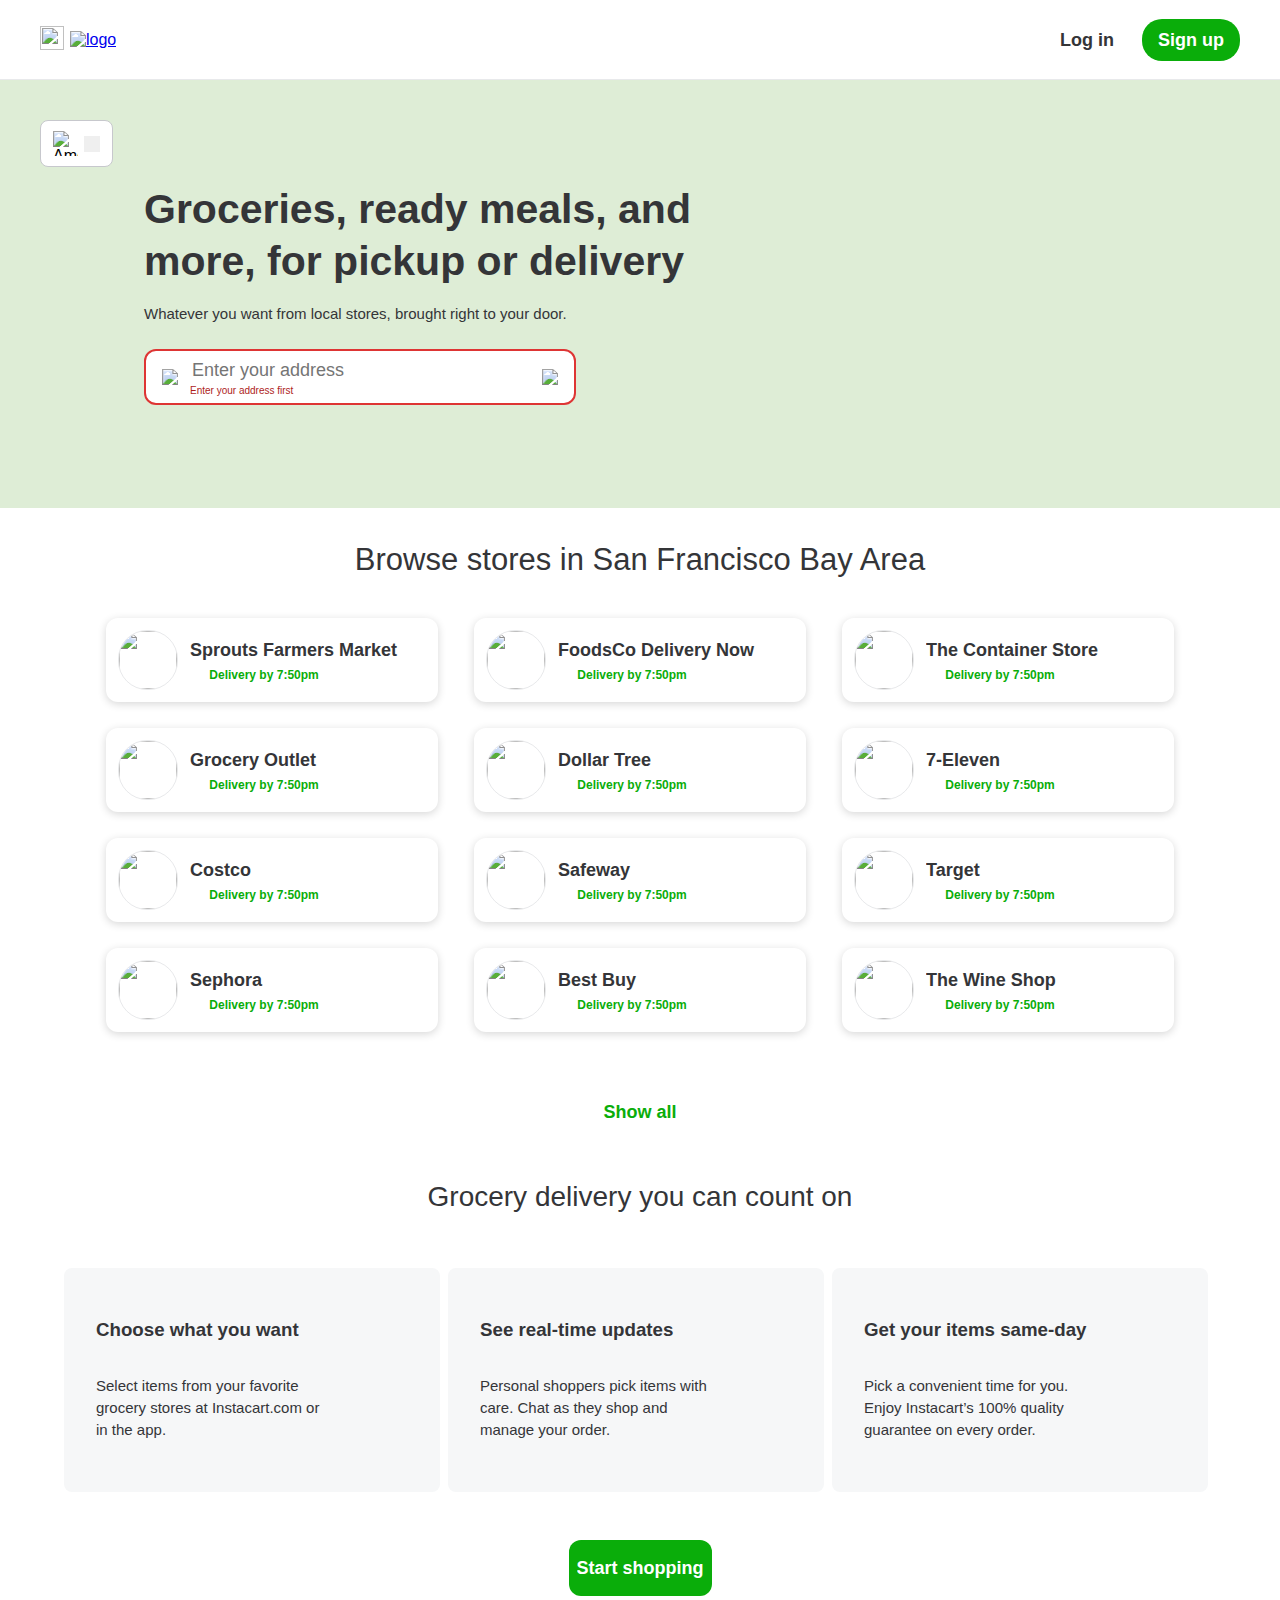
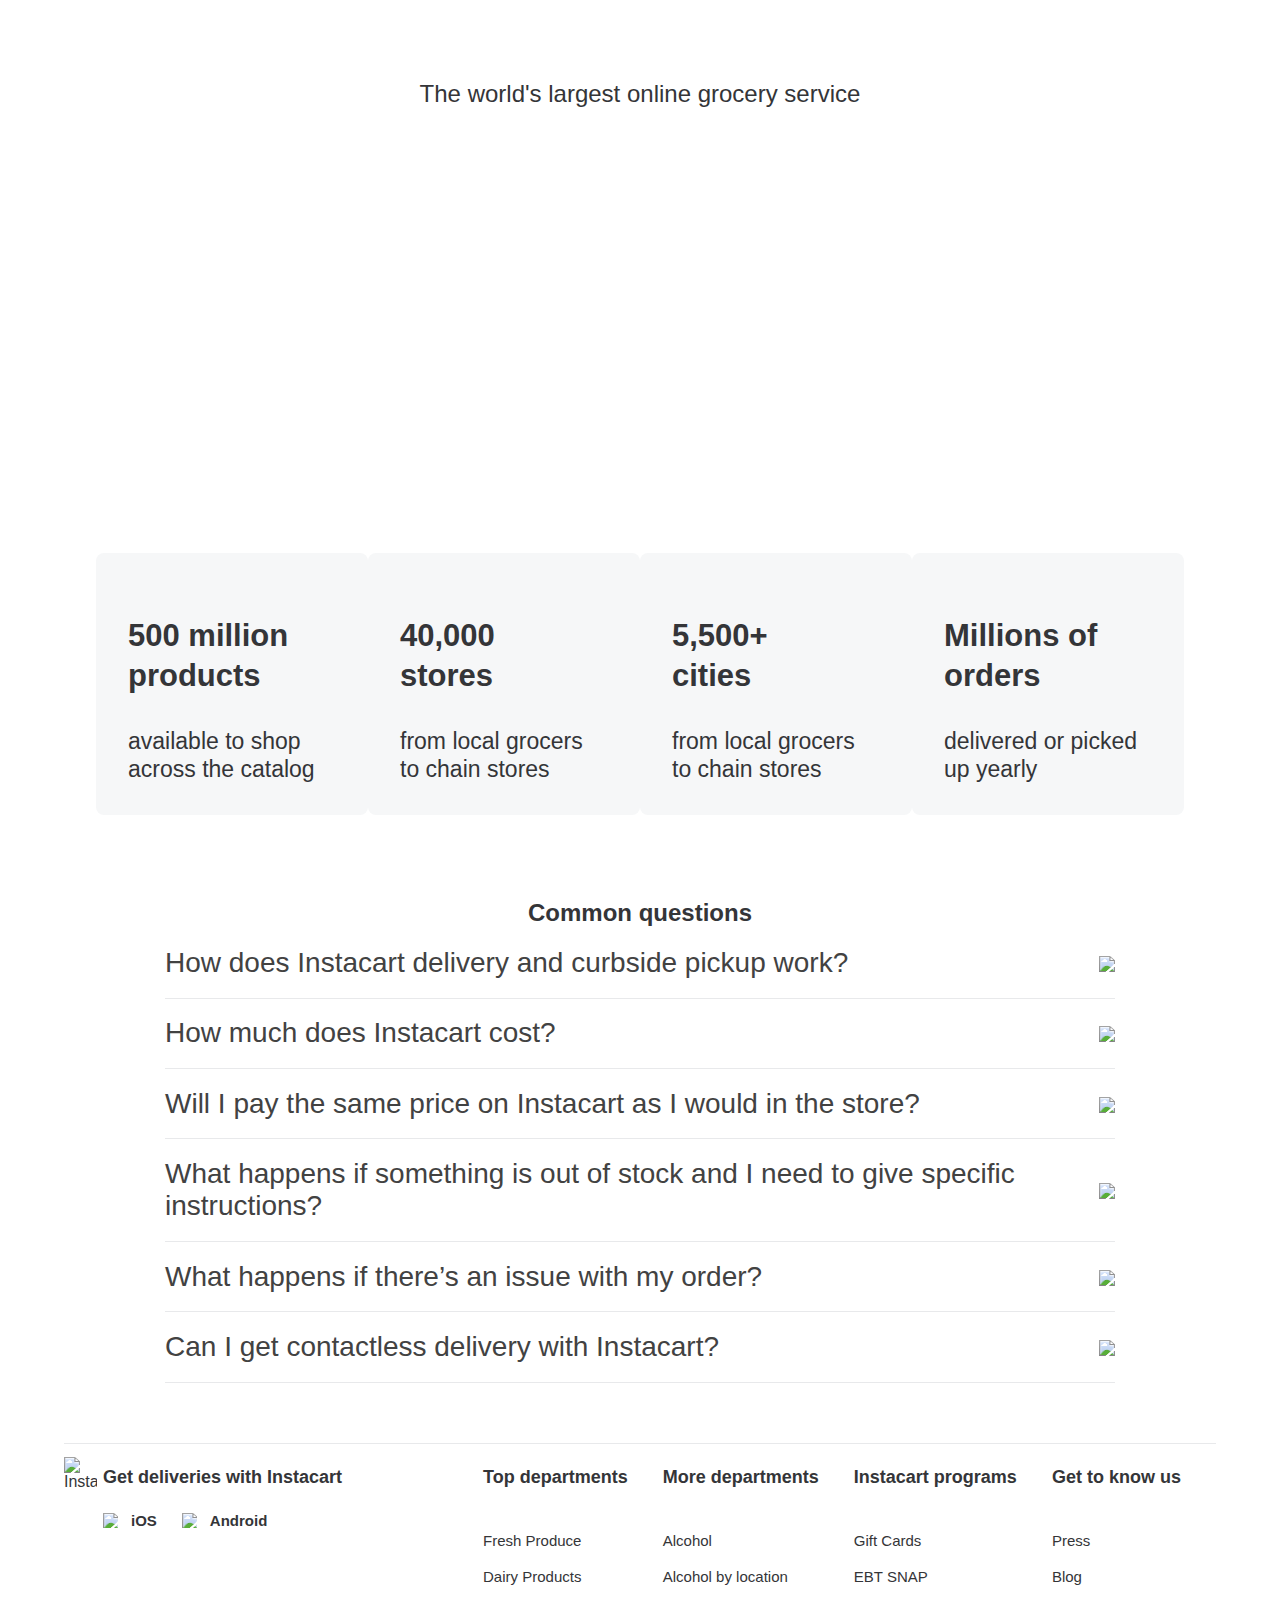
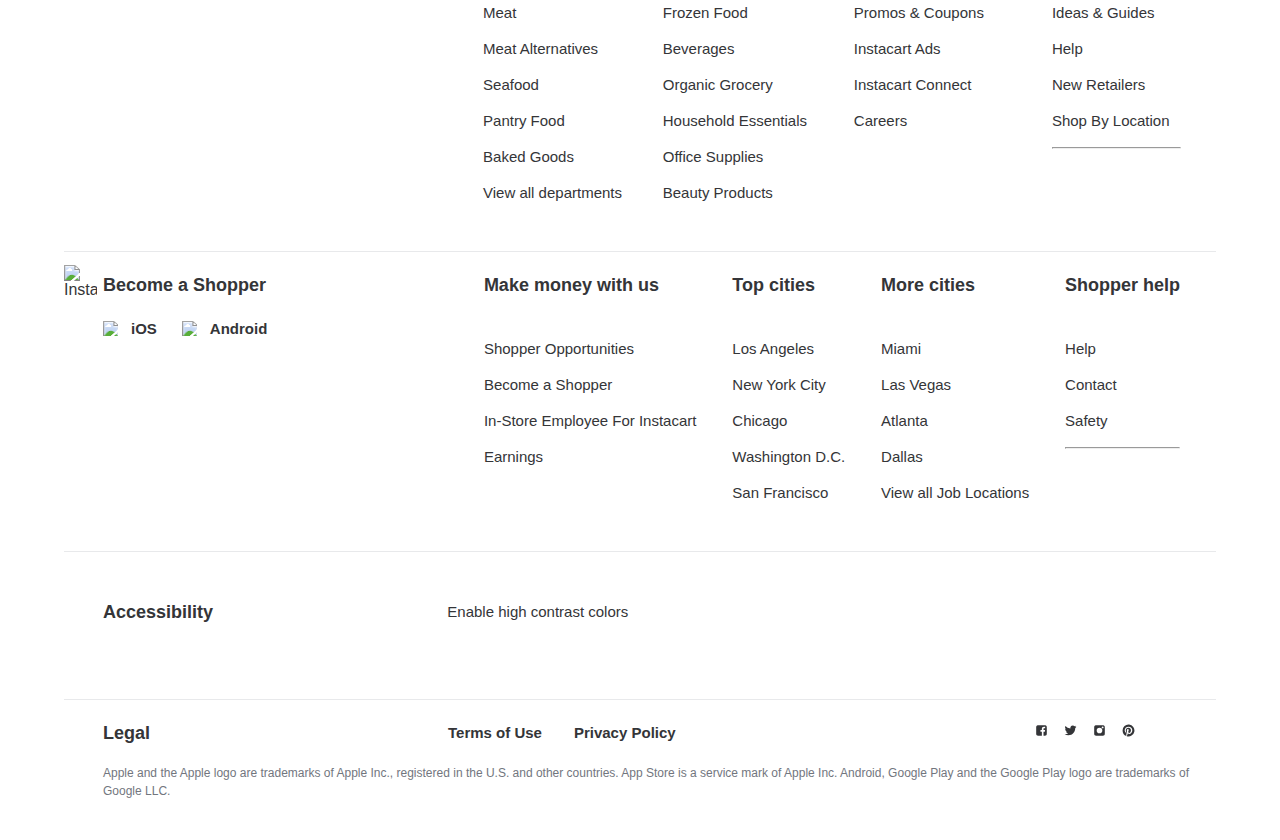
==== commit 4d6d4813: "Semi_final" ====
--- a/HomePage/index.html
+++ b/HomePage/index.html
@@ -6,33 +6,13 @@
     <meta http-equiv="X-UA-Compatible" content="IE=edge">
     <meta name="viewport" content="width=device-width, initial-scale=1.0">
     <title>Home</title>
-    <link rel="stylesheet" href="index.css">
+    <link rel="stylesheet" href="./styles/index.css">
 </head>
 
 <body>
-    <div id="bar">
-        <nav id="item">
-            <div class="left">
-                <div class="menu">
-                    <!-- <svg width="24" height="24" viewBox="0 0 24 24" fill="#343538" xmls="http://www.w3.org/2000/svg" size="24" ></svg> -->
-                    <img width="24" height="24" viewBox="0 0 24 24" src="https://img.icons8.com/material-rounded/24/000000/menu--v1.png" />
-                </div>
-                <div class="logo">
-                    <a href="/HomePage/index.html">
-                        <img src="https://www.instacart.com/assets/beetstrap/brand/instacart-logo-color-4db9d81ca0b7638befdc4bd331f64a2633df790c0b55ef627c99b1ba77af72b7.svg" alt="logo">
-                    </a>
-                </div>
-            </div>
-            <div class="right">
-                <button class="login_btn">
-                    <span>Log in</span>
-                </button>
-                <button class="signup_btn">
-                    <span>Sign up</span>
-                </button>
-            </div>
-        </nav>
-    </div>
+    <header id="bar">
+
+    </header>
     <main id="main">
         <div class="first_content">
             <div class="back_img"></div>
@@ -386,346 +366,12 @@
             </div>
         </div>
     </main>
-    <footer class="footer">
-        <div class="footer_div">
-            <div class="footer_items">
-                <div class="footer_item_1">
-                    <div class="footer_item_1_1">
-                        <div class="footer_item_1_1_1">
-                            <div class="css-k008qs">
-                                <div class="css-1n2mv2k">
-                                    <img src="https://www.instacart.com/assets/footer/carrot-footer-v3-be31bf38601e4aab043b0f0071b50a024a7e53853a38371ade2822d5aa46875b.svg" alt="Instacart app logo" loading="lazy" decoding="async" class="css-wt9rcm">
-                                </div>
-                                <h2 class="css-4jihg8">Get deliveries with Instacart</h2>
-                            </div>
-                            <ul class="css-1wi8ynz">
-                                <li class="css-j0ky73">
-                                    <div class="css-1n2mv2k"><img src="https://www.instacart.com/assets/footer/iOS-9e2130394aab134afa35db75591ebc77b932b77950bae0c2f5407dc0ca0553bd.svg" alt="iOS App Store logo" loading="lazy" decoding="async" class="css-15bjltv"></div><a style="text-decoration:none;color:#343538"
-                                        href="https://itunes.apple.com/us/app/instacart/id545599256">iOS</a>
-                                </li>
-                                <li class="css-j0ky73">
-                                    <div class="css-1n2mv2k"><img src="https://www.instacart.com/assets/footer/play-store-7c8b5dbea57e5d80b812b1ef33eb4beeaf94f01cd3bbe30e74523b4df74fcee1.svg" alt="Android Play Store logo" loading="lazy" decoding="async" class="css-15bjltv"></div>
-                                    <a style="text-decoration:none;color:#343538" href="https://play.google.com/store/apps/details?id=com.instacart.client">Android</a>
-                                </li>
-                            </ul>
-                        </div>
-                    </div>
-                    <div class="footer_item_1_2">
-                        <div>
-                            <div class="css-u18lgt">
-                                <h2 class="css-rv3mws-Column">Top departments</h2>
-                                <h2><button aria-controls="aria-Topdepartments" aria-expanded="false" class="css-1kpz6jf-Column"><span class="css-197k4vg">Top
-                                            departments</span><svg width="20" height="20" viewBox="0 0 24 24"
-                                            fill="#343538" xmlns="http://www.w3.org/2000/svg" size="20"
-                                            class="css-1ak6a93">
-                                            <path fill-rule="evenodd" clip-rule="evenodd"
-                                                d="M12 13.379l5.94-5.94a1.5 1.5 0 012.12 2.122l-7 7a1.5 1.5 0 01-2.12 0l-7-7a1.5 1.5 0 112.12-2.122L12 13.38z">
-                                            </path>
-                                        </svg></button></h2>
-                                <div id="aria-Topdepartments" class="css-1rf06g9">
-                                    <ul class="css-6b3e9e">
-                                        <li class="css-1iabbm7"><a style="text-decoration:none;color:#343538" href="https://www.instacart.com/categories/316-food/317-fresh-produce">Fresh
-                                                Produce</a></li>
-                                        <li class="css-1iabbm7"><a style="text-decoration:none;color:#343538" href="https://www.instacart.com/categories/316-food/1326-dairy">Dairy
-                                                Products</a></li>
-                                        <li class="css-1iabbm7"><a style="text-decoration:none;color:#343538" href="https://www.instacart.com/categories/316-food/1807-meat">Meat</a>
-                                        </li>
-                                        <li class="css-1iabbm7"><a style="text-decoration:none;color:#343538" href="https://www.instacart.com/categories/316-food/831-meat-alternatives">Meat
-                                                Alternatives</a></li>
-                                        <li class="css-1iabbm7"><a style="text-decoration:none;color:#343538" href="https://www.instacart.com/categories/316-food/1974-seafood">Seafood</a>
-                                        </li>
-                                        <li class="css-1iabbm7"><a style="text-decoration:none;color:#343538" href="https://www.instacart.com/categories/316-food/844-pantry">Pantry
-                                                Food</a></li>
-                                        <li class="css-1iabbm7"><a style="text-decoration:none;color:#343538" href="https://www.instacart.com/categories/316-food/1300-baked-goods">Baked
-                                                Goods</a></li>
-                                        <li class="css-1iabbm7"><a style="text-decoration:none;color:#343538" href="https://www.instacart.com/categories">View all departments</a>
-                                        </li>
-                                    </ul>
-                                </div>
-                            </div>
-                            <hr class="css-1bbnrwx">
-                        </div>
-                        <div>
-                            <div class="css-u18lgt">
-                                <h2 class="css-rv3mws-Column">More departments</h2>
-                                <h2><button aria-controls="aria-Moredepartments" aria-expanded="false" class="css-1kpz6jf-Column"><span class="css-197k4vg">More
-                                            departments</span><svg width="20" height="20" viewBox="0 0 24 24"
-                                            fill="#343538" xmlns="http://www.w3.org/2000/svg" size="20"
-                                            class="css-1ak6a93">
-                                            <path fill-rule="evenodd" clip-rule="evenodd"
-                                                d="M12 13.379l5.94-5.94a1.5 1.5 0 012.12 2.122l-7 7a1.5 1.5 0 01-2.12 0l-7-7a1.5 1.5 0 112.12-2.122L12 13.38z">
-                                            </path>
-                                        </svg></button></h2>
-                                <div id="aria-Moredepartments" class="css-1rf06g9">
-                                    <ul class="css-6b3e9e">
-                                        <li class="css-1iabbm7"><a style="text-decoration:none;color:#343538" href="https://www.instacart.com/categories/2-alcohol">Alcohol</a>
-                                        </li>
-                                        <li class="css-1iabbm7"><a style="text-decoration:none;color:#343538" href="https://www.instacart.com/alcohol-delivery">Alcohol by
-                                                location</a></li>
-                                        <li class="css-1iabbm7"><a style="text-decoration:none;color:#343538" href="https://www.instacart.com/categories/316-food/627-frozen-food">Frozen
-                                                Food</a></li>
-                                        <li class="css-1iabbm7"><a style="text-decoration:none;color:#343538" href="https://www.instacart.com/categories/243-beverages">Beverages</a>
-                                        </li>
-                                        <li class="css-1iabbm7"><a style="text-decoration:none;color:#343538" href="https://www.instacart.com/shop/organic-food">Organic
-                                                Grocery</a></li>
-                                        <li class="css-1iabbm7"><a style="text-decoration:none;color:#343538" href="https://www.instacart.com/categories/1361-household-essentials">Household
-                                                Essentials</a></li>
-                                        <li class="css-1iabbm7"><a style="text-decoration:none;color:#343538" href="https://www.instacart.com/categories/1764-office-supplies">Office
-                                                Supplies</a></li>
-                                        <li class="css-1iabbm7"><a style="text-decoration:none;color:#343538" href="https://www.instacart.com/categories/1484-beauty">Beauty
-                                                Products</a></li>
-                                    </ul>
-                                </div>
-                            </div>
-                            <hr class="css-1bbnrwx">
-                        </div>
-                        <div>
-                            <div class="css-u18lgt">
-                                <h2 class="css-rv3mws-Column">Instacart programs</h2>
-                                <h2><button aria-controls="aria-Instacartprograms" aria-expanded="false" class="css-1kpz6jf-Column"><span class="css-197k4vg">Instacart
-                                            programs</span><svg width="20" height="20" viewBox="0 0 24 24"
-                                            fill="#343538" xmlns="http://www.w3.org/2000/svg" size="20"
-                                            class="css-1ak6a93">
-                                            <path fill-rule="evenodd" clip-rule="evenodd"
-                                                d="M12 13.379l5.94-5.94a1.5 1.5 0 012.12 2.122l-7 7a1.5 1.5 0 01-2.12 0l-7-7a1.5 1.5 0 112.12-2.122L12 13.38z">
-                                            </path>
-                                        </svg></button></h2>
-                                <div id="aria-Instacartprograms" class="css-1rf06g9">
-                                    <ul class="css-6b3e9e">
-                                        <li class="css-1iabbm7"><a style="text-decoration:none;color:#343538" href="https://www.instacart.com/gift-cards">Gift Cards</a></li>
-                                        <li class="css-1iabbm7"><a style="text-decoration:none;color:#343538" href="https://www.instacart.com/ebt-snap">EBT SNAP</a></li>
-                                        <li class="css-1iabbm7"><a style="text-decoration:none;color:#343538" href="https://www.instacart.com/promos-and-coupons">Promos &amp;
-                                                Coupons</a></li>
-                                        <li class="css-1iabbm7"><a style="text-decoration:none;color:#343538" href="https://ads.instacart.com">Instacart Ads</a></li>
-                                        <li class="css-1iabbm7"><a style="text-decoration:none;color:#343538" href="https://docs.instacart.com/connect">Instacart Connect</a></li>
-                                        <li class="css-1iabbm7"><a style="text-decoration:none;color:#343538" href="https://instacart.careers">Careers</a></li>
-                                    </ul>
-                                </div>
-                            </div>
-                            <hr class="css-1bbnrwx">
-                        </div>
-                        <div>
-                            <div class="css-u18lgt">
-                                <h2 class="css-rv3mws-Column">Get to know us</h2>
-                                <h2><button aria-controls="aria-Gettoknowus" aria-expanded="false" class="css-1kpz6jf-Column"><span class="css-197k4vg">Get to know
-                                            us</span><svg width="20" height="20" viewBox="0 0 24 24" fill="#343538"
-                                            xmlns="http://www.w3.org/2000/svg" size="20" class="css-1ak6a93">
-                                            <path fill-rule="evenodd" clip-rule="evenodd"
-                                                d="M12 13.379l5.94-5.94a1.5 1.5 0 012.12 2.122l-7 7a1.5 1.5 0 01-2.12 0l-7-7a1.5 1.5 0 112.12-2.122L12 13.38z">
-                                            </path>
-                                        </svg></button></h2>
-                                <div id="aria-Gettoknowus" class="css-1rf06g9">
-                                    <ul class="css-6b3e9e">
-                                        <li class="css-1iabbm7"><a style="text-decoration:none;color:#343538" href="https://instacart.com/company/newsroom">Press</a></li>
-                                        <li class="css-1iabbm7"><a style="text-decoration:none;color:#343538" href="https://instacart.com/company/blog">Blog</a></li>
-                                        <li class="css-1iabbm7"><a style="text-decoration:none;color:#343538" href="https://instacart.com/company/ideas">Ideas &amp; Guides</a>
-                                        </li>
-                                        <li class="css-1iabbm7"><a style="text-decoration:none;color:#343538" href="https://www.instacart.com/help" target="_blank" rel="noreferrer">Help</a></li>
-                                        <li class="css-1iabbm7"><a style="text-decoration:none;color:#343538" href="https://www.instacart.com/retailers">New Retailers</a></li>
-                                        <li class="css-1iabbm7"><a style="text-decoration:none;color:#343538" href="https://www.instacart.com/grocery-delivery">Shop By
-                                                Location</a></li>
-                                    </ul>
-                                </div>
-                            </div>
-                            <hr class="css-1iznekb">
-                        </div>
-                    </div>
-                </div>
-                <div class="footer_item_1">
-                    <div class="css-17lbjia">
-                        <div class="css-y3ln0r">
-                            <div class="css-k008qs">
-                                <div class="css-1n2mv2k"><img src="https://www.instacart.com/assets/footer/shopper-footer-v3-7e5a506c6d7f915192f8db4a5aa1b9a035f2612eb609988031e35d1573e66c0e.svg" alt="Instacart Shopper app logo" loading="lazy" decoding="async" class="css-wt9rcm"></div>
-                                <h2 class="css-4jihg8">Become a Shopper</h2>
-                            </div>
-                            <ul class="css-1wi8ynz">
-                                <li class="css-j0ky73">
-                                    <div class="css-1n2mv2k"><img src="https://www.instacart.com/assets/footer/iOS-9e2130394aab134afa35db75591ebc77b932b77950bae0c2f5407dc0ca0553bd.svg" alt="iOS App Store logo" loading="lazy" decoding="async" class="css-15bjltv"></div><a style="text-decoration:none;color:#343538"
-                                        href="https://itunes.apple.com/us/app/instacart-shopper/id1454056744">iOS</a>
-                                </li>
-                                <li class="css-j0ky73">
-                                    <div class="css-1n2mv2k"><img src="https://www.instacart.com/assets/footer/play-store-7c8b5dbea57e5d80b812b1ef33eb4beeaf94f01cd3bbe30e74523b4df74fcee1.svg" alt="Android Play Store logo" loading="lazy" decoding="async" class="css-15bjltv"></div>
-                                    <a style="text-decoration:none;color:#343538" href="https://play.google.com/store/apps/details?id=com.instacart.shopper">Android</a>
-                                </li>
-                            </ul>
-                        </div>
-                    </div>
-                    <div class="css-g3vxz6">
-                        <div>
-                            <div class="css-u18lgt">
-                                <h2 class="css-rv3mws-Column">Make money with us</h2>
-                                <h2><button aria-controls="aria-Makemoneywithus" aria-expanded="false" class="css-1kpz6jf-Column"><span class="css-197k4vg">Make money with
-                                            us</span><svg width="20" height="20" viewBox="0 0 24 24" fill="#343538"
-                                            xmlns="http://www.w3.org/2000/svg" size="20" class="css-1ak6a93">
-                                            <path fill-rule="evenodd" clip-rule="evenodd"
-                                                d="M12 13.379l5.94-5.94a1.5 1.5 0 012.12 2.122l-7 7a1.5 1.5 0 01-2.12 0l-7-7a1.5 1.5 0 112.12-2.122L12 13.38z">
-                                            </path>
-                                        </svg></button></h2>
-                                <div id="aria-Makemoneywithus" class="css-1rf06g9">
-                                    <ul class="css-6b3e9e">
-                                        <li class="css-1iabbm7"><a style="text-decoration:none;color:#343538" href="https://shoppers.instacart.com/instacart-jobs">Shopper
-                                                Opportunities</a></li>
-                                        <li class="css-1iabbm7"><a style="text-decoration:none;color:#343538" href="https://shoppers.instacart.com/role/full-service">Become a
-                                                Shopper</a></li>
-                                        <li class="css-1iabbm7"><a style="text-decoration:none;color:#343538" href="https://shoppers.instacart.com/role/in-store-shopper">In-Store
-                                                Employee For Instacart</a></li>
-                                        <li class="css-1iabbm7"><a style="text-decoration:none;color:#343538" href="https://instacartonboarding.zendesk.com/hc/en-us/articles/360027180271-Shopper-pay-and-earnings">Earnings</a>
-                                        </li>
-                                    </ul>
-                                </div>
-                            </div>
-                            <hr class="css-1bbnrwx">
-                        </div>
-                        <div>
-                            <div class="css-u18lgt">
-                                <h2 class="css-rv3mws-Column">Top cities</h2>
-                                <h2><button aria-controls="aria-Topcities" aria-expanded="false" class="css-1kpz6jf-Column"><span class="css-197k4vg">Top cities</span><svg
-                                            width="20" height="20" viewBox="0 0 24 24" fill="#343538"
-                                            xmlns="http://www.w3.org/2000/svg" size="20" class="css-1ak6a93">
-                                            <path fill-rule="evenodd" clip-rule="evenodd"
-                                                d="M12 13.379l5.94-5.94a1.5 1.5 0 012.12 2.122l-7 7a1.5 1.5 0 01-2.12 0l-7-7a1.5 1.5 0 112.12-2.122L12 13.38z">
-                                            </path>
-                                        </svg></button></h2>
-                                <div id="aria-Topcities" class="css-1rf06g9">
-                                    <ul class="css-6b3e9e">
-                                        <li class="css-1iabbm7"><a style="text-decoration:none;color:#343538" href="https://shoppers.instacart.com/instacart-jobs-in-west-la">Los
-                                                Angeles</a></li>
-                                        <li class="css-1iabbm7"><a style="text-decoration:none;color:#343538" href="https://shoppers.instacart.com/instacart-jobs-in-lower-manhattan">New
-                                                York City</a></li>
-                                        <li class="css-1iabbm7"><a style="text-decoration:none;color:#343538" href="https://shoppers.instacart.com/instacart-jobs-in-chicago-il">Chicago</a>
-                                        </li>
-                                        <li class="css-1iabbm7"><a style="text-decoration:none;color:#343538" href="https://shoppers.instacart.com/instacart-jobs-in-dc">Washington
-                                                D.C.</a></li>
-                                        <li class="css-1iabbm7"><a style="text-decoration:none;color:#343538" href="https://shoppers.instacart.com/instacart-jobs-in-san-francisco">San
-                                                Francisco</a></li>
-                                    </ul>
-                                </div>
-                            </div>
-                            <hr class="css-1bbnrwx">
-                        </div>
-                        <div>
-                            <div class="css-u18lgt">
-                                <h2 class="css-rv3mws-Column">More cities</h2>
-                                <h2><button aria-controls="aria-Morecities" aria-expanded="false" class="css-1kpz6jf-Column"><span class="css-197k4vg">More cities</span><svg
-                                            width="20" height="20" viewBox="0 0 24 24" fill="#343538"
-                                            xmlns="http://www.w3.org/2000/svg" size="20" class="css-1ak6a93">
-                                            <path fill-rule="evenodd" clip-rule="evenodd"
-                                                d="M12 13.379l5.94-5.94a1.5 1.5 0 012.12 2.122l-7 7a1.5 1.5 0 01-2.12 0l-7-7a1.5 1.5 0 112.12-2.122L12 13.38z">
-                                            </path>
-                                        </svg></button></h2>
-                                <div id="aria-Morecities" class="css-1rf06g9">
-                                    <ul class="css-6b3e9e">
-                                        <li class="css-1iabbm7"><a style="text-decoration:none;color:#343538" href="https://shoppers.instacart.com/instacart-jobs-in-miami">Miami</a>
-                                        </li>
-                                        <li class="css-1iabbm7"><a style="text-decoration:none;color:#343538" href="https://shoppers.instacart.com/instacart-jobs-in-las-vegas-nv">Las
-                                                Vegas</a></li>
-                                        <li class="css-1iabbm7"><a style="text-decoration:none;color:#343538" href="https://shoppers.instacart.com/instacart-jobs-in-atlanta">Atlanta</a>
-                                        </li>
-                                        <li class="css-1iabbm7"><a style="text-decoration:none;color:#343538" href="https://shoppers.instacart.com/instacart-jobs-in-dallas">Dallas</a>
-                                        </li>
-                                        <li class="css-1iabbm7"><a style="text-decoration:none;color:#343538" href="https://shoppers.instacart.com/instacart-jobs">View all Job
-                                                Locations</a></li>
-                                    </ul>
-                                </div>
-                            </div>
-                            <hr class="css-1bbnrwx">
-                        </div>
-                        <div>
-                            <div class="css-u18lgt">
-                                <h2 class="css-rv3mws-Column">Shopper help</h2>
-                                <h2><button aria-controls="aria-Shopperhelp" aria-expanded="false" class="css-1kpz6jf-Column"><span class="css-197k4vg">Shopper help</span><svg
-                                            width="20" height="20" viewBox="0 0 24 24" fill="#343538"
-                                            xmlns="http://www.w3.org/2000/svg" size="20" class="css-1ak6a93">
-                                            <path fill-rule="evenodd" clip-rule="evenodd"
-                                                d="M12 13.379l5.94-5.94a1.5 1.5 0 012.12 2.122l-7 7a1.5 1.5 0 01-2.12 0l-7-7a1.5 1.5 0 112.12-2.122L12 13.38z">
-                                            </path>
-                                        </svg></button></h2>
-                                <div id="aria-Shopperhelp" class="css-1rf06g9">
-                                    <ul class="css-6b3e9e">
-                                        <li class="css-1iabbm7"><a style="text-decoration:none;color:#343538" href="https://shoppers.instacart.com/help/help_center/login" target="_blank" rel="noreferrer">Help</a></li>
-                                        <li class="css-1iabbm7"><a style="text-decoration:none;color:#343538" href="https://instacart.com/company/contact-us">Contact</a></li>
-                                        <li class="css-1iabbm7"><a style="text-decoration:none;color:#343538" href="https://covidresponse.instacart.com/shopper-resources">Safety</a>
-                                        </li>
-                                    </ul>
-                                </div>
-                            </div>
-                            <hr class="css-1iznekb">
-                        </div>
-                    </div>
-                </div>
-                <div class="footer_item_3">
-                    <div class="css-1rr4qq7">
-                        <h2 class="css-1xvbyh8">Accessibility</h2>
-                    </div>
-                    <div class="css-1rdt7gn"><span class="css-15cgfu3">Enable high contrast colors</span>
-                        <div role="presentation" class="css-1zk5jg"><input type="checkbox" aria-checked="false" data-testid="switch-base-input" aria-label="Enable high contrast colors" class="css-1xzayah">
-                            <div aria-hidden="true" class="switchBase-switchTrack css-154s8p4"></div>
-                            <div aria-hidden="true" class="css-nxb8h6"><svg width="16" height="16" viewBox="0 0 24 24" fill="#343538" xmlns="http://www.w3.org/2000/svg" size="16">
-                                    <path fill-rule="evenodd" clip-rule="evenodd"
-                                        d="M19.06 4.94a1.5 1.5 0 010 2.12L14.122 12l4.94 4.94a1.5 1.5 0 01.103 2.007l-.103.114a1.5 1.5 0 01-2.122 0L12 14.12l-4.94 4.94a1.5 1.5 0 01-2.12-2.122L9.878 12l-4.94-4.94a1.5 1.5 0 01-.103-2.007l.103-.114a1.5 1.5 0 012.122 0L12 9.88l4.94-4.94a1.5 1.5 0 012.12 0z">
-                                    </path>
-                                </svg></div>
-                        </div>
-                    </div>
-                </div>
-                <div>
-                    <div class="css-1olo608">
-                        <div class="css-1e91xje">
-                            <div class="css-y3ln0r">
-                                <div class="css-k008qs">
-                                    <h2 class="css-1p0sodg">Legal</h2>
-                                </div>
-                                <ul class="css-1wi8ynz"></ul>
-                            </div>
-                        </div>
-                        <div class="css-l3g9bm">
-                            <div class="css-b9gs4y">
-                                <ul class="css-19590t">
-                                    <li class="css-5sm6eo"><a style="text-decoration:none;color:#343538" href="https://www.instacart.com/terms">Terms of Use</a></li>
-                                    <li class="css-5sm6eo"><a style="text-decoration:none;color:#343538" href="https://www.instacart.com/privacy">Privacy Policy</a></li>
-                                </ul>
-                            </div>
-                            <div class="css-1mj7m16">
-                                <ul class="css-1fpp7mr">
-                                    <li class="css-1tagcp7"><a style="text-decoration:none;color:#343538" href="https://facebook.com/Instacart" aria-label="facebook"><svg
-                                                width="1em" height="1em" viewBox="0 0 24 24" fill="#343538"
-                                                xmlns="http://www.w3.org/2000/svg" class="css-ihks7k">
-                                                <path fill-rule="evenodd" clip-rule="evenodd"
-                                                    d="M3.827 5.138C3.5 5.78 3.5 6.62 3.5 8.3v7.4c0 1.68 0 2.52.327 3.162a3 3 0 001.311 1.311c.642.327 1.482.327 3.162.327h4.28v-6.583h-2.215V11.35h2.215V9.459c0-2.196 1.341-3.391 3.3-3.391.938 0 1.745.07 1.98.1v2.295l-1.359.001c-1.065 0-1.271.506-1.271 1.249v1.638h2.54l-.33 2.566h-2.21V20.5h.47c1.68 0 2.52 0 3.162-.327a3 3 0 001.311-1.311c.327-.642.327-1.482.327-3.162V8.3c0-1.68 0-2.52-.327-3.162a3 3 0 00-1.311-1.311C18.22 3.5 17.38 3.5 15.7 3.5H8.3c-1.68 0-2.52 0-3.162.327a3 3 0 00-1.311 1.311z">
-                                                </path>
-                                            </svg></a></li>
-                                    <li class="css-1tagcp7"><a style="text-decoration:none;color:#343538" href="https://twitter.com/instacart" aria-label="twitter"><svg
-                                                width="1em" height="1em" viewBox="0 0 24 24" fill="#343538"
-                                                xmlns="http://www.w3.org/2000/svg" class="css-ihks7k">
-                                                <path fill-rule="evenodd" clip-rule="evenodd"
-                                                    d="M8.475 19.647c7.17 0 11.092-6.02 11.092-11.241 0-.171 0-.341-.012-.51A7.992 7.992 0 0021.5 5.85a7.7 7.7 0 01-2.239.622 3.955 3.955 0 001.714-2.185 7.749 7.749 0 01-2.476.958 3.864 3.864 0 00-4.683-.777c-1.555.844-2.358 2.64-1.96 4.38a11.018 11.018 0 01-8.034-4.127C2.788 6.526 3.316 8.836 5.03 9.995A3.83 3.83 0 013.26 9.5v.05c0 1.881 1.309 3.501 3.127 3.873a3.84 3.84 0 01-1.76.068 3.91 3.91 0 003.642 2.744A7.756 7.756 0 012.5 17.872a10.93 10.93 0 005.975 1.772">
-                                                </path>
-                                            </svg></a></li>
-                                    <li class="css-1tagcp7"><a style="text-decoration:none;color:#343538" href="https://instagram.com/instacart" aria-label="instagram"><svg
-                                                width="1em" height="1em" viewBox="0 0 24 24" fill="#343538"
-                                                xmlns="http://www.w3.org/2000/svg" class="css-ihks7k">
-                                                <path fill-rule="evenodd" clip-rule="evenodd"
-                                                    d="M3.5 8.3c0-1.68 0-2.52.327-3.162a3 3 0 011.311-1.311C5.78 3.5 6.62 3.5 8.3 3.5h7.4c1.68 0 2.52 0 3.162.327a3 3 0 011.311 1.311c.327.642.327 1.482.327 3.162v7.4c0 1.68 0 2.52-.327 3.162a3 3 0 01-1.311 1.311c-.642.327-1.482.327-3.162.327H8.3c-1.68 0-2.52 0-3.162-.327a3 3 0 01-1.311-1.311C3.5 18.22 3.5 17.38 3.5 15.7V8.3zm8.5-.8a4.5 4.5 0 100 9 4.5 4.5 0 000-9zm5 1a1.5 1.5 0 100-3 1.5 1.5 0 000 3z">
-                                                </path>
-                                            </svg></a></li>
-                                    <li class="css-1tagcp7"><a style="text-decoration:none;color:#343538" href="https://pinterest.com/instacart" aria-label="pinterest"><svg
-                                                width="1em" height="1em" viewBox="0 0 24 24" fill="#343538"
-                                                xmlns="http://www.w3.org/2000/svg" class="css-ihks7k">
-                                                <path fill-rule="evenodd" clip-rule="evenodd"
-                                                    d="M2.5 12a9.505 9.505 0 006.038 8.85c-.083-.752-.158-1.908.033-2.729.173-.741 1.114-4.722 1.114-4.722S9.4 12.83 9.4 11.99c0-1.321.765-2.307 1.719-2.307.81 0 1.202.608 1.202 1.338 0 .815-.52 2.033-.787 3.163-.224.945.474 1.716 1.407 1.716 1.688 0 2.986-1.78 2.986-4.35 0-2.274-1.634-3.865-3.968-3.865-2.703 0-4.29 2.028-4.29 4.123 0 .816.315 1.692.707 2.168a.284.284 0 01.066.272c-.072.3-.232.946-.264 1.078-.041.174-.137.21-.317.127-1.187-.553-1.929-2.287-1.929-3.68 0-2.997 2.178-5.75 6.277-5.75 3.296 0 5.857 2.349 5.857 5.487 0 3.274-2.065 5.91-4.93 5.91-.962 0-1.867-.5-2.177-1.091 0 0-.477 1.813-.592 2.258-.215.825-.794 1.86-1.18 2.49A9.5 9.5 0 102.5 12z">
-                                                </path>
-                                            </svg></a></li>
-                                </ul>
-                            </div>
-                        </div>
-                    </div>
-                    <div class="css-1pwg48o">
-                        <div class="css-8qq0um">Apple and the Apple logo are trademarks of Apple Inc., registered in the U.S. and other countries. App Store is a service mark of Apple Inc. Android, Google Play and the Google Play logo are trademarks of Google LLC.</div>
-                    </div>
-                </div>
-            </div>
-        </div>
-    </footer>
+    <footer id="foot"></footer>
 </body>
 
-</html>+</html>
+<script type="module">
+
+    import header from "./components/header.js"; let top = document.getElementById("bar"); top.innerHTML=header(); import footer from "./components/footer.js"; let base = document.getElementById("foot"); base.innerHTML=footer();
+
+</script>--- a/HomePage/styles/index.css
+++ b/HomePage/styles/index.css
@@ -0,0 +1,975 @@
+body {
+    /* background-color: black; */
+    margin: 0px;
+    font-family: sans-serif;
+    font-family: Eina, -apple-system, BlinkMacSystemFont, "Segoe UI", Roboto, Helvetica, Arial, sans-serif;
+}
+
+#bar {
+    /* background-color: white; */
+    display: block;
+    /* padding: 25px 32px; */
+}
+
+#item {
+    font-family: Eina, -apple-system, BlinkMacSystemFont, "Segoe UI", Roboto, Helvetica, Arial, sans-serif;
+    background-color: #FFFFFF;
+    display: flex;
+    flex-direction: row;
+    -webkit-box-pack: justify;
+    justify-content: space-between;
+    padding-left: 40px;
+    padding-right: 40px;
+    padding-top: 24px;
+    padding-bottom: 24px;
+    -webkit-box-align: center;
+    align-items: center;
+    max-height: 80px;
+    box-sizing: border-box;
+    border-bottom: 1px solid #E8E9EB;
+}
+
+.left {
+    display: flex;
+    flex-direction: row;
+    -webkit-box-align: center;
+    align-items: center;
+    width: 100%;
+}
+
+.menu {
+    margin-right: 6px;
+    cursor: pointer;
+}
+
+.menu>img {
+    /* border: solid red 1px; */
+    width: 24px;
+    height: 24px;
+    fill: rgb(52, 53, 56);
+}
+
+.logo {
+    padding-right: 24px;
+    border-right: none;
+}
+
+.logo>a {
+    cursor: pointer;
+}
+
+.logo>a>img {
+    height: 24px;
+    width: 149px;
+}
+
+.right {
+    display: flex;
+    flex-direction: row;
+}
+
+.login_btn {
+    border: none;
+    cursor: pointer;
+    user-select: none;
+    touch-action: manipulation;
+    position: relative;
+    font-size: 18px;
+    line-height: 26px;
+    font-weight: 600;
+    font-family: inherit;
+    color: #343538;
+    background-color: #FFFFFF;
+    padding: 1px 6px;
+    margin: 0 22px;
+}
+
+.login_btn>span {
+    white-space: nowrap;
+    overflow: hidden;
+    text-overflow: ellipsis;
+    display: block;
+}
+
+.signup_btn {
+    border: none;
+    margin: 0;
+    cursor: pointer;
+    user-select: none;
+    touch-action: manipulation;
+    position: relative;
+    font-size: 18px;
+    line-height: 26px;
+    font-weight: 600;
+    font-family: inherit;
+    background-color: #0AAD0A;
+    color: #FFFFFF;
+    padding: 8px 16px;
+    border-radius: 20px;
+}
+
+.signup_btn>span {
+    white-space: nowrap;
+    overflow: hidden;
+    text-overflow: ellipsis;
+    display: block;
+}
+
+#main {
+    display: block;
+}
+
+.first_content {
+    width: 100%;
+    min-height: 428px;
+    position: relative;
+    display: flex;
+    -webkit-box-pack: center;
+    justify-content: center;
+    flex-direction: column;
+    margin-bottom: 32px;
+}
+
+.back_img {
+    background-size: contain;
+    background-repeat: no-repeat;
+    position: absolute;
+    z-index: -1;
+    height: 100%;
+    width: 100%;
+    background-position: right center;
+    background-image: url(https://www.instacart.com/image-server/x856/www.instacart.com/assets/homepage/homepage_background_full_m3_cropped-8d2d286263821da7decd7c61fb1db1eb0e3dec13e0c356277d6d3cb7484c024a.jpg);
+    background-color: rgb(222, 237, 214);
+}
+
+.country {
+    position: absolute;
+    top: 40px;
+    left: 40px;
+}
+
+.choose_country {
+    background-color: rgb(255, 255, 255);
+    border-radius: 8px;
+    box-sizing: border-box;
+    padding: 10px 12px;
+    border: 1px solid rgb(199, 200, 205);
+    display: flex;
+    -webkit-box-align: center;
+    align-items: center;
+}
+
+.choose_country>img {
+    width: 25px;
+    height: 25px;
+    margin-right: 6px;
+}
+
+#select_country {
+    background-image: url(https://www.instacart.com/assets/homepage/country-chooser-arrow-0a7eab6d692d69c95f6e81f06eca541be78ab5ef452ff14bd2bc1a7d1a9481c9.svg);
+    appearance: none;
+    border: none;
+    width: 8px;
+    height: 5px;
+    text-indent: 8px;
+    cursor: pointer;
+    background-position: center center;
+    background-repeat: no-repeat;
+    padding: 8px;
+}
+
+.middle-context {
+    display: block;
+    padding-left: 144px;
+}
+
+.middle-context>h1 {
+    font-size: 41px;
+    line-height: 52px;
+    font-weight: 600;
+    color: rgb(52, 53, 56);
+    margin: 0px;
+    width: 578px;
+}
+
+.middle-context>p {
+    font-size: 15px;
+    line-height: 22px;
+    font-weight: normal;
+    color: rgb(52, 53, 56);
+    margin: 16px 0px 0px;
+}
+
+.location {
+    display: flex;
+    flex-direction: row;
+    -webkit-box-align: center;
+    align-items: center;
+    margin-top: 24px;
+}
+
+.location_div {
+    position: relative;
+    display: block;
+}
+
+.location_1 {
+    display: flex;
+    flex-direction: column;
+    border-radius: 12px;
+    padding: 16px;
+    background-color: rgb(255, 255, 255);
+    display: flex;
+    flex-direction: row;
+    -webkit-box-align: center;
+    align-items: center;
+    box-sizing: border-box;
+    height: 56px;
+    width: 432px;
+    border: 2px solid rgb(222, 53, 52);
+}
+
+.location_1>img {
+    width: 19;
+    height: 19;
+    fill: rgb(52, 53, 56);
+}
+
+.address {
+    margin-left: 12px;
+    width: 100%;
+    display: flex;
+    flex-direction: column;
+}
+
+#address_input {
+    font-size: 18px;
+    line-height: 26px;
+    font-weight: normal;
+    font-family: inherit;
+    color: rgb(52, 53, 56);
+    width: 100%;
+    border: none;
+    outline: none;
+}
+
+.address>span {
+    font-size: 10px;
+    line-height: 14px;
+    color: rgb(174, 29, 28);
+}
+
+.second_content {
+    margin: 32px auto;
+    padding: 0 32px;
+    max-width: 1152px;
+    display: block;
+}
+
+.second_content>h2 {
+    font-size: 31px;
+    line-height: 40px;
+    font-weight: normal;
+    margin-top: 8px;
+    margin-bottom: 24px;
+    color: #343538;
+    text-align: center;
+}
+
+.second_content>div {
+    width: 100%;
+    display: flex;
+    flex-direction: column;
+    -webkit-box-align: center;
+    align-items: center;
+}
+
+.second_content_items {
+    width: 100%;
+    max-width: 1080px;
+    display: grid;
+    grid-template-columns: repeat(auto-fill, minmax(344px, 1fr));
+    column-gap: 24px;
+    row-gap: 14px;
+    -webkit-box-pack: center;
+    justify-content: center;
+    padding-top: 8px;
+}
+
+.second_content_btn {
+    text-decoration: none;
+    cursor: pointer;
+    background: none;
+    border: none;
+    width: 100%;
+    text-align: left;
+    font-family: inherit;
+}
+
+.second_content_btn>div {
+    margin: 5px auto;
+    display: flex;
+    flex-direction: row;
+    padding: 12px;
+    box-sizing: border-box;
+    -webkit-box-align: center;
+    align-items: center;
+    height: 84px;
+    box-shadow: rgb(0 0 0 / 16%) 0px 2px 8px;
+    border-radius: 12px;
+}
+
+.second_content_btn>div>img {
+    height: 58px;
+    width: 58px;
+    border-radius: 29px;
+    border: 1px solid #E8E9EB;
+}
+
+.second_content_btn>div>div {
+    -webkit-box-flex: 1;
+    flex-grow: 1;
+    margin-left: 12px;
+    overflow: hidden;
+}
+
+.second_content_btn>div>div>:first-child {
+    font-size: 18px;
+    line-height: 26px;
+    font-weight: 600;
+    color: #343538;
+    margin: 0;
+    overflow: hidden;
+    text-overflow: ellipsis;
+}
+
+.second_content_btn>div>div>:last-child {
+    font-size: 12px;
+    line-height: 18px;
+    font-weight: 600;
+    color: #343538;
+    margin: 0;
+}
+
+.second_content_btn>div>div>:last-child>span {
+    color: #0AAD0A;
+}
+
+.second_content_btn>div>div>:last-child>span>img {
+    color: #0AAD0A;
+    width: 16px;
+    height: 16px;
+    fill: rgb(10, 173, 10);
+}
+
+.second_content_showAll {
+    font-size: 18px;
+    line-height: 26px;
+    font-weight: 600;
+    margin-top: 60px;
+    color: #0AAD0A;
+    background: none;
+    border: none;
+    cursor: pointer;
+    outline: none;
+    font-family: inherit;
+}
+
+.third_content {
+    background-color: white;
+    display: block;
+}
+
+.third_content_div {
+    margin: 0 auto;
+    max-width: 1152px;
+    display: block;
+}
+
+.third_content_1 {
+    display: flex;
+    flex-direction: column;
+    max-width: 100%;
+    background-color: #FFFFFF;
+    -webkit-box-align: center;
+    align-items: center;
+    -webkit-box-pack: center;
+    justify-content: center;
+    margin: 32px 0;
+}
+
+.third_content_1>h2 {
+    text-align: center;
+    padding-bottom: 32px;
+    font-size: 28px;
+    line-height: 32px;
+    font-weight: normal;
+    color: #343538;
+}
+
+.third_content_1>div {
+    display: flex;
+    flex-direction: row;
+    width: 100%;
+}
+
+.third_content_item_1 {
+    background-color: #F6F7F8;
+    border-radius: 8px;
+    padding: 0;
+    flex: 1;
+    display: flex;
+    flex-direction: column;
+    margin-right: 8px;
+    overflow: hidden;
+}
+
+.third_content_item_1>div {
+    padding: 32px;
+    min-height: 160px;
+    display: flex;
+    color: #343538;
+    flex-direction: column;
+    -webkit-box-pack: start;
+    justify-content: flex-start;
+    flex: 1;
+}
+
+.third_content_item_1>div>h3 {
+    font-weight: 600;
+    color: #343538;
+    hyphens: auto;
+    word-break: break-word;
+}
+
+.third_content_item_1>div>p {
+    font-size: 15px;
+    line-height: 22px;
+    font-weight: 400;
+    max-width: 235px;
+}
+
+p {
+    display: block;
+    margin-block-start: 1em;
+    margin-block-end: 1em;
+    margin-inline-start: 0px;
+    margin-inline-end: 0px;
+}
+
+.third_content_item_1>img {
+    width: 100%;
+    vertical-align: bottom;
+}
+
+.third_content_1>button {
+    border: none;
+    padding: 0;
+    margin: 0;
+    cursor: pointer;
+    user-select: none;
+    touch-action: manipulation;
+    position: relative;
+    background-color: #0AAD0A;
+    color: #FFFFFF;
+    border-radius: 12px;
+    height: 56px;
+    font-family: inherit;
+    margin-top: 48px;
+    max-width: 350px;
+}
+
+.third_content_1>button>span {
+    white-space: nowrap;
+    overflow: hidden;
+    text-overflow: ellipsis;
+    display: block;
+    font-size: 18px;
+    line-height: 26px;
+    font-weight: 600;
+    margin-left: 8px;
+    margin-right: 8px;
+}
+
+.third_content_2 {
+    display: flex;
+    flex-direction: column;
+    max-width: 100%;
+    background-color: #FFFFFF;
+    -webkit-box-align: center;
+    align-items: center;
+    -webkit-box-pack: center;
+    justify-content: center;
+    padding: 32px 32px 32px;
+}
+
+.third_content_2>h2 {
+    text-align: center;
+    padding-bottom: 32px;
+    font-weight: normal;
+    max-width: 450px;
+    color: #343538;
+}
+
+.third_content_2>div {
+    display: flex;
+    flex-direction: row;
+    width: 100%;
+}
+
+.third_content_2_img>div {
+    background-image: url(https://www.instacart.com/assets/homepage/homepage_stats-538f51946acc9e8a72b982654287ee0ad8d7a848df2cd860935bbc3c2a97e84a.jpg);
+    background-repeat: no-repeat;
+    background-size: contain;
+    width: 100%;
+    height: 0;
+    padding-top: 34.63%;
+    border-radius: 8px;
+    margin-bottom: 16px;
+}
+
+.third_content_2_item_1 {
+    background-color: #F6F7F8;
+    border-radius: 8px;
+    padding: 0;
+    flex: 1;
+    display: flex;
+    flex-direction: column;
+    min-width: inherit;
+}
+
+.third_content_2_item_1>div {
+    padding: 32px;
+    flex-direction: column;
+    -webkit-box-pack: justify;
+    justify-content: space-between;
+    flex: 1;
+}
+
+.third_content_2_item_1>div>h3 {
+    font-size: 31px;
+    line-height: 40px;
+    font-weight: 600;
+    color: #343538;
+    max-width: 180px;
+    text-align: left;
+    hyphens: auto;
+    word-break: break-word;
+}
+
+.third_content_2_item_1>div>p {
+    font-size: 23px;
+    line-height: 28px;
+    font-weight: 400;
+    color: #343538;
+    margin: 24px 0 0;
+    text-align: left;
+}
+
+h3 {
+    display: block;
+    margin-block-start: 1em;
+    margin-block-end: 1em;
+    margin-inline-start: 0px;
+    margin-inline-end: 0px;
+}
+
+.third_content_3 {
+    max-width: 950px;
+    margin: 0 auto;
+    padding: 32px 32px 60px;
+    display: block;
+}
+
+.third_content_3_items {
+    padding: 0;
+    display: block;
+}
+
+.third_content_3_items>h2 {
+    text-align: center;
+    color: #343538;
+}
+
+.third_content_3_item_1 {
+    border-bottom: 1px solid #E8E9EB;
+}
+
+.third_content_3_item_1>h3>button {
+    align-items: center;
+    background: none;
+    border: none;
+    cursor: pointer;
+    display: flex;
+    font-size: 28px;
+    line-height: 32px;
+    -webkit-box-pack: justify;
+    justify-content: space-between;
+    width: 100%;
+    color: #424242;
+    padding: 0;
+    height: auto;
+    font-weight: normal;
+    white-space: normal;
+    text-align: left;
+    font-family: Eina, -apple-system, BlinkMacSystemFont, 'Segoe UI', Roboto, Helvetica, Arial;
+    -webkit-font-smoothing: antialiased;
+}
+
+.third_content_3_item_1>button>div {
+    display: flex;
+    -webkit-box-pack: center;
+    justify-content: center;
+    -webkit-box-align: center;
+    align-items: center;
+    margin: 24px 0 24px 15%;
+    color: #343538;
+}
+
+
+/* ------------------------------------ */
+
+footer {
+    display: block;
+}
+
+div {
+    display: block;
+}
+
+.css-jfggi0 {
+    background: white;
+}
+
+.css-51gelt {
+    color: #343538;
+    padding: 0 5%;
+    max-width: 1224px;
+    margin: auto;
+    text-align: left;
+}
+
+.css-1olo608 {
+    width: 100%;
+    display: flex;
+    -ms-flex-flow: row;
+    flex-flow: row;
+    -webkit-box-pack: justify;
+    justify-content: space-between;
+    border-top: 1px solid;
+    border-color: #E8E9EB;
+}
+
+.css-17lbjia {
+    display: flex;
+    flex: 1;
+}
+
+.css-y3ln0r {
+    flex: 2 0 0;
+    display: inline-block;
+}
+
+.css-k008qs {
+    display: flex;
+}
+
+.css-1n2mv2k {
+    display: flex;
+    -webkit-box-pack: center;
+    justify-content: center;
+    -webkit-box-align: center;
+    align-items: center;
+}
+
+.css-wt9rcm {
+    height: 33px;
+    width: 33px;
+}
+
+.css-4jihg8 {
+    font-size: 18px;
+    line-height: 26px;
+    font-weight: 600;
+    padding: 20px 0 13px 6px;
+    margin: 0;
+}
+
+.css-1wi8ynz {
+    display: flex;
+    list-style: none;
+    padding-left: 39px;
+    margin: 0;
+}
+
+.css-j0ky73 {
+    font-size: 15px;
+    line-height: 22px;
+    font-weight: 600;
+    padding: 7px 25px 7px 0;
+    display: flex;
+}
+
+.css-1n2mv2k {
+    display: flex;
+    -webkit-box-pack: center;
+    justify-content: center;
+    -webkit-box-align: center;
+    align-items: center;
+}
+
+.css-15bjltv {
+    height: 15px;
+    width: 15px;
+    margin-right: 13px;
+}
+
+a:-webkit-any-link {
+    cursor: pointer;
+}
+
+element.style {
+    text-decoration: none;
+    color: #343538;
+}
+
+.css-g3vxz6 {
+    display: flex;
+    flex-direction: row;
+    flex: 2;
+    margin-bottom: 40px;
+    justify-content: space-evenly;
+}
+
+.css-u18lgt {
+    flex: 1 0 0;
+    list-style: none;
+    margin: 0;
+}
+
+.css-rv3mws-Column {
+    font-size: 18px;
+    line-height: 26px;
+    font-weight: 600;
+    color: #343538;
+    padding: 20px 0 13px;
+    text-align: left;
+    margin: 0;
+    display: flex;
+}
+
+.css-1kpz6jf-Column {
+    -webkit-box-pack: justify;
+    border: 0;
+    padding: 0;
+    background: none;
+    width: 100%;
+    font-family: inherit;
+    display: none;
+}
+
+.css-197k4vg {
+    font-size: 18px;
+    line-height: 26px;
+    font-weight: 600;
+    color: #343538;
+    padding: 20px 0 13px;
+    text-align: left;
+    margin: 0;
+}
+
+.css-1ak6a93 {
+    display: none;
+    margin: 25px 0;
+}
+
+.css-6b3e9e {
+    display: inline-block;
+    list-style: none;
+    padding-inline-start: inherit;
+    margin: 0;
+}
+
+.css-1iabbm7 {
+    font-size: 15px;
+    line-height: 22px;
+    font-weight: normal;
+    padding: 7px 0;
+    display: block;
+    margin: 0;
+}
+
+.css-1bbnrwx {
+    display: none;
+}
+
+.css-1leu51m {
+    padding-left: 39px;
+    padding-top: 20px;
+    padding-bottom: 48px;
+    padding-right: 80px;
+    border-top: 1px solid #E8E9EB;
+    display: flex;
+    flex-direction: row;
+    -webkit-box-align: center;
+    align-items: center;
+}
+
+.css-1rr4qq7 {
+    flex: 1;
+}
+
+.css-1xvbyh8 {
+    font-size: 18px;
+    line-height: 26px;
+    font-weight: 600;
+    flex: 2 0 0;
+    padding: 12px 0;
+}
+
+.css-1rdt7gn {
+    flex: 2;
+    display: flex;
+    flex-direction: row;
+    -webkit-box-align: center;
+    align-items: center;
+}
+
+.css-15cgfu3 {
+    font-size: 15px;
+    line-height: 22px;
+    font-weight: normal;
+    color: #343538;
+    margin-right: 24px;
+}
+
+.css-1zk5jg {
+    display: inline-block;
+    position: relative;
+    box-sizing: border-box;
+    width: 58px;
+    height: 32px;
+}
+
+.css-1xzayah {
+    position: absolute;
+    top: 0;
+    left: 0;
+    height: 100%;
+    width: 58px;
+    transform: scale(1.8125, 1);
+    opacity: 0;
+    outline: none;
+    appearance: none;
+}
+
+css-154s8p4 {
+    position: absolute;
+    top: 0;
+    left: 0;
+    height: 100%;
+    width: 100%;
+    border-radius: 16px;
+    background-color: #C7C8CD;
+    transition: background-color 100ms ease-in-out;
+    pointer-events: none;
+}
+
+.css-51gelt {
+    color: #343538;
+    padding: 0 5%;
+    max-width: 1224px;
+    margin: auto;
+    text-align: left;
+}
+
+.css-1e91xje {
+    display: flex;
+    flex: 1;
+}
+
+.css-y3ln0r {
+    flex: 2 0 0;
+    display: inline-block;
+}
+
+.css-k008qs {
+    display: flex;
+}
+
+.css-1p0sodg {
+    font-size: 18px;
+    line-height: 26px;
+    font-weight: 600;
+    padding: 20px 0 13px 39px;
+    margin: 0;
+}
+
+.css-1wi8ynz {
+    display: flex;
+    list-style: none;
+    padding-left: 39px;
+    margin: 0;
+}
+
+.css-l3g9bm {
+    display: flex;
+    flex-flow: row;
+    flex: 2;
+    margin: 2px 0 20px;
+}
+
+.css-b9gs4y {
+    flex: 3 0 0;
+    list-style: none;
+    padding: 0 5% 0 0;
+}
+
+.css-19590t {
+    display: flex;
+    list-style: none;
+    padding: 0;
+    margin: 0;
+}
+
+.css-5sm6eo {
+    font-size: 15px;
+    line-height: 22px;
+    font-weight: 600;
+    padding: 20px 32px 0 0;
+}
+
+.css-1mj7m16 {
+    flex: 1 0 0;
+    display: inline-block;
+    list-style: none;
+}
+
+.css-1fpp7mr {
+    display: flex;
+    list-style: none;
+    padding-inline-start: inherit;
+    margin: 0;
+}
+
+.css-1tagcp7 {
+    font-size: 15px;
+    line-height: 22px;
+    font-weight: 600;
+    padding: 20px 14px 0 0;
+}
+
+.css-1pwg48o {
+    width: 100%;
+    display: flex;
+    flex-flow: row;
+}
+
+.css-8qq0um {
+    margin-bottom: 40px;
+    padding-left: 39px;
+    font-size: 12px;
+    line-height: 18px;
+    font-weight: normal;
+    color: #72767E;
+}